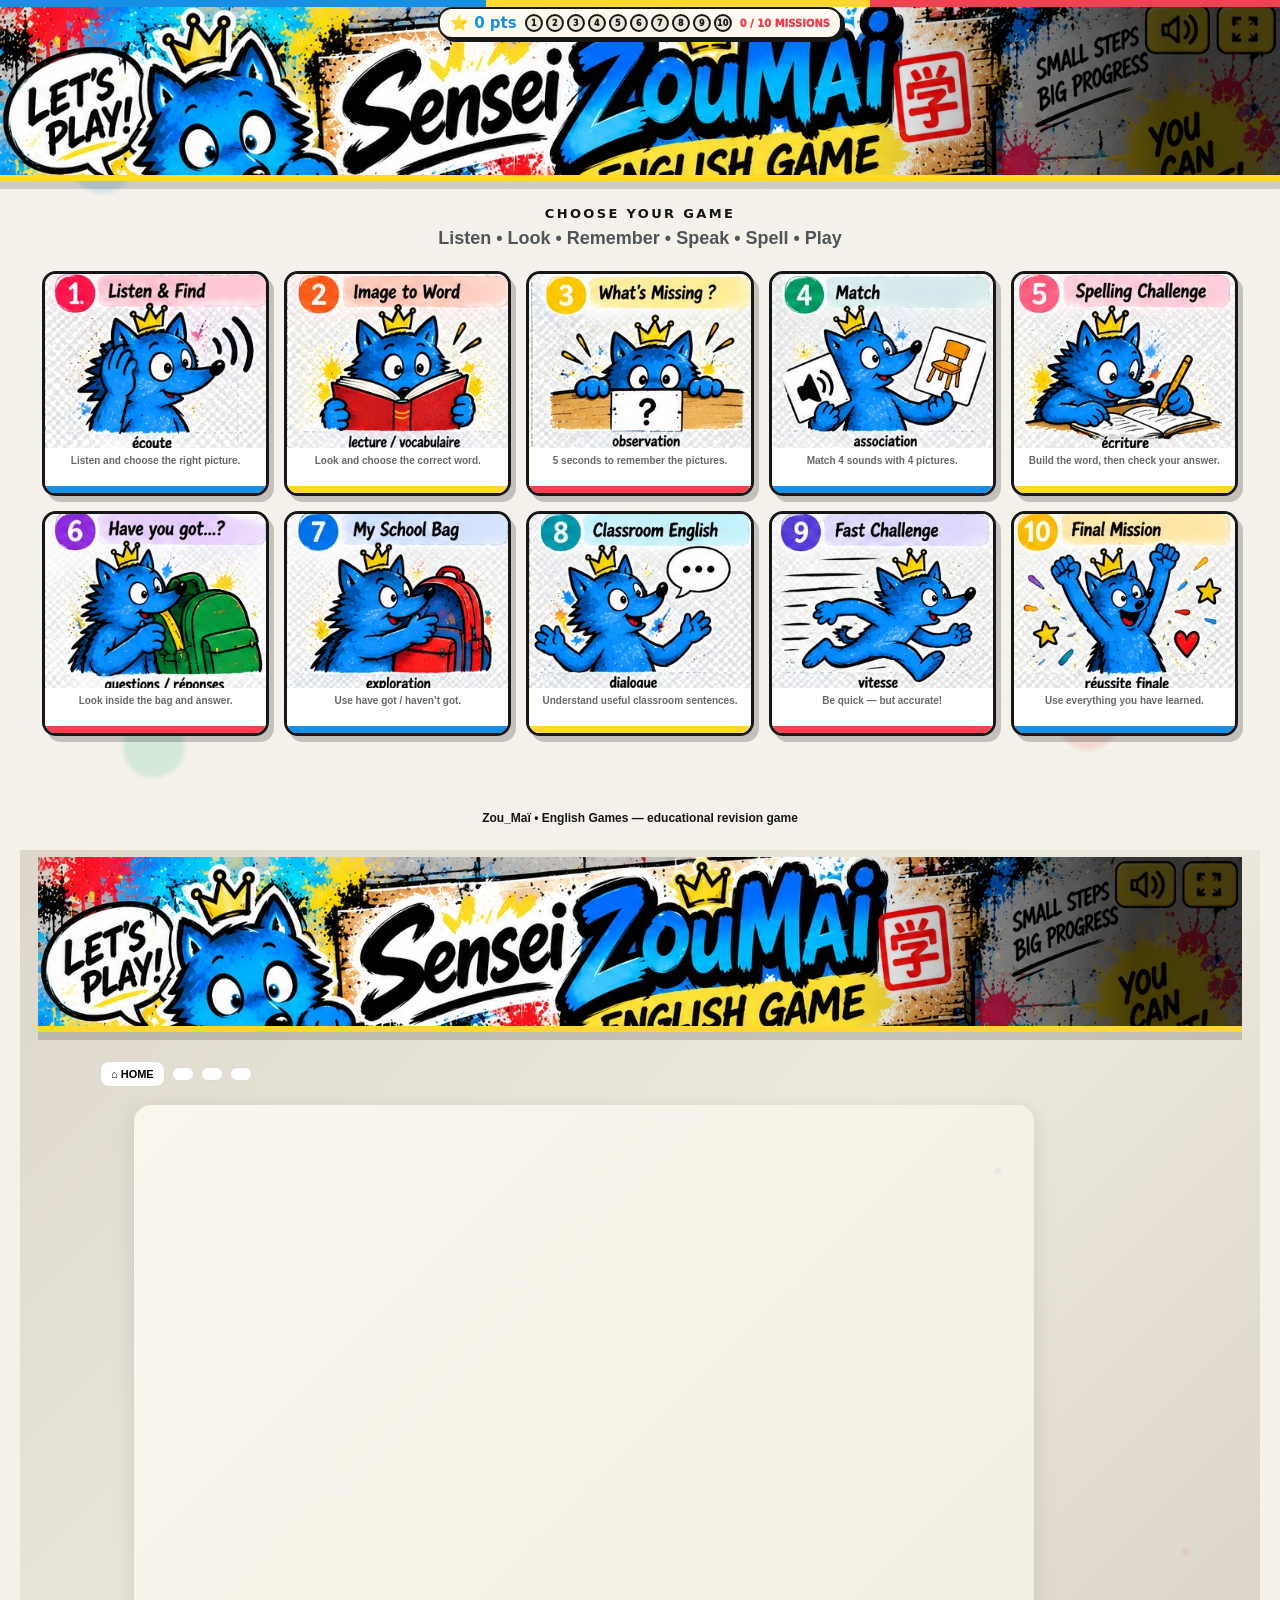
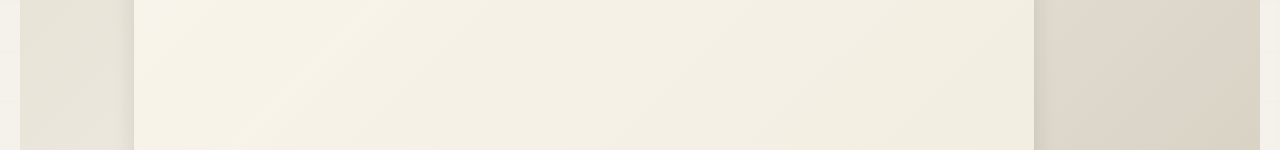
==== lessons/back-to-school/index.html @ 6db922dd "Add files via upload" ====
<!doctype html>
<html lang="en">
<head>
<meta charset="utf-8"><meta name="viewport" content="width=device-width,initial-scale=1">
<!-- VISUAL SOURCE: LAST ENGLISH-GAMES SHEET ONLY -->
<title>Sensei Zou_Maï — Back to School ULTIMATE</title>
<style>
:root{--ink:#111;--blue:#168cff;--red:#ff3b4f;--yellow:#ffd928;--green:#31cf7b;--purple:#8a5cff;--paper:#fffdf6}
*{box-sizing:border-box}body{margin:0;font-family:"Trebuchet MS",Arial,sans-serif;color:var(--ink);background-color:#f8f7ef;background-image:radial-gradient(#1112 1px,transparent 1px);background-size:13px 13px}
button{font:inherit}.hidden{display:none!important}
.splash{position:fixed;inset:0;pointer-events:none;opacity:.15;background:radial-gradient(circle at 8% 18%,var(--blue) 0 2%,transparent 2.5%),radial-gradient(circle at 92% 13%,var(--yellow) 0 2%,transparent 2.5%),radial-gradient(circle at 85% 80%,var(--red) 0 2%,transparent 2.5%),radial-gradient(circle at 12% 83%,var(--green) 0 2%,transparent 2.5%)}
.hero{position:relative;overflow:hidden;padding:22px 18px;border-bottom:6px solid #111;background:var(--paper)}
.hero:before{content:"";position:absolute;left:0;right:0;top:20px;height:95px;background:#111;transform:rotate(-1deg);z-index:0}
.heroInner{position:relative;z-index:1;max-width:1150px;margin:auto;display:flex;align-items:center;gap:18px}
.logoWolf{width:125px;height:125px;object-fit:cover;border:5px solid #111;transform:rotate(-3deg);box-shadow:7px 7px 0 var(--yellow)}
.title{flex:1;color:white}.title h1{margin:0;font-size:clamp(38px,7vw,74px);line-height:.95;font-weight:1000;letter-spacing:-2px}.title p{margin:8px 0 0;font-size:18px;font-weight:900;color:var(--yellow)}
.signature{font-family:cursive;font-weight:1000;font-size:20px;transform:rotate(-4deg);background:white;color:#111;border:3px solid #111;padding:8px 13px;box-shadow:5px 5px 0 var(--red)}
.wrap{position:relative;max-width:1180px;margin:auto;padding:20px}.menuIntro{text-align:center;font-weight:1000;font-size:20px;margin:5px 0 18px}
.grid{display:grid;grid-template-columns:repeat(auto-fit,minmax(205px,1fr));gap:16px}
.stage{position:relative;overflow:hidden;border:4px solid #111;border-radius:13px;background:white;padding:0;text-align:left;cursor:pointer;box-shadow:7px 7px 0 #111;transition:.15s}.stage:hover{transform:translate(-2px,-2px);box-shadow:10px 10px 0 #111}.stage img{width:100%;height:118px;object-fit:cover;object-position:center 28%;border-bottom:4px solid #111}.stageText{padding:12px}.stage b{display:block;font-size:20px}.stage span{font-size:14px;font-weight:700}.num{position:absolute;top:8px;left:8px;width:42px;height:42px;border-radius:50%;display:grid;place-items:center;background:var(--yellow);border:3px solid #111;font-size:22px;font-weight:1000;z-index:2}
.stage:nth-child(4n+1) .stageText{background:#ffecf0}.stage:nth-child(4n+2) .stageText{background:#fff6bd}.stage:nth-child(4n+3) .stageText{background:#dcfff0}.stage:nth-child(4n) .stageText{background:#eee5ff}
.top{display:flex;gap:9px;flex-wrap:wrap;align-items:center;margin-bottom:14px}.pill{border:3px solid #111;background:white;padding:8px 13px;font-weight:1000;box-shadow:3px 3px 0 #111}.home{cursor:pointer;background:var(--yellow)}
.gameCard{position:relative;min-height:540px;background:var(--paper);border:5px solid #111;border-radius:16px;padding:24px;text-align:center;box-shadow:10px 10px 0 #111;overflow:hidden}.gameWolf{position:absolute;right:14px;top:12px;width:145px;height:145px;object-fit:cover;border:4px solid #111;transform:rotate(3deg);box-shadow:5px 5px 0 var(--yellow);z-index:0}.gameContent{position:relative;z-index:1;padding-top:15px}.prompt{font-size:clamp(26px,4vw,42px);font-weight:1000;margin:8px}.sub{font-size:18px;font-weight:800;margin:7px}
.audioBtn{width:88px;height:88px;border:4px solid #111;border-radius:18px;background:var(--blue);cursor:pointer;box-shadow:6px 6px 0 #111;display:inline-grid;place-items:center;margin:12px;transition:.12s}.audioBtn:hover{transform:translate(-2px,-2px);box-shadow:8px 8px 0 #111}.audioBtn:active{transform:translate(4px,4px);box-shadow:2px 2px 0 #111}.audioBtn svg{width:45px;height:45px;fill:white}.listenAgain{border:3px solid #111;background:white;padding:8px 13px;font-weight:1000;cursor:pointer;box-shadow:3px 3px 0 #111}
.choices{display:grid;grid-template-columns:repeat(auto-fit,minmax(165px,1fr));gap:14px;max-width:880px;margin:20px auto}.choice{border:4px solid #111;border-radius:12px;background:white;padding:12px;min-height:72px;font-weight:1000;font-size:19px;cursor:pointer;box-shadow:4px 4px 0 #111}.choice:hover{background:#fff7b5}.choice.correct{background:#bff5d9}.choice.wrong{background:#ffd3da}.pic{height:180px;max-width:100%;object-fit:contain}.choice .pic{height:120px}
.feedback{max-width:650px;margin:15px auto;padding:12px;border:4px solid #111;font-size:21px;font-weight:1000;box-shadow:4px 4px 0 #111}.good{background:#bff5d9}.bad{background:#ffd3da}
.memoryGrid{display:grid;grid-template-columns:repeat(5,minmax(80px,1fr));gap:10px;max-width:760px;margin:20px auto}.memorySlot{height:120px;border:4px solid #111;background:white;border-radius:10px;display:grid;place-items:center}.memorySlot img{max-width:95%;max-height:100px;object-fit:contain}.memorySlot.gone{background:#fff2a8;font-size:50px}
.count{font-size:58px;font-weight:1000;color:var(--red);text-shadow:3px 3px 0 #1110}.bar{height:13px;max-width:520px;margin:10px auto;background:#ddd;border:3px solid #111}.bar div{height:100%;background:var(--yellow);animation:shrink 5s linear forwards}@keyframes shrink{from{width:100%}to{width:0}}
.matchBoard{display:grid;grid-template-columns:1fr 1fr;gap:18px;max-width:820px;margin:20px auto}.matchCol{display:grid;gap:10px}.matchCard{min-height:100px;border:4px solid #111;background:white;border-radius:12px;cursor:pointer;display:grid;place-items:center;box-shadow:4px 4px 0 #111}.matchCard.selected{background:#fff2a8}.matchCard.done{background:#bff5d9;opacity:.5}.matchCard img{height:90px;max-width:100%;object-fit:contain}
.line{min-height:65px;border:4px dashed #111;background:white;padding:12px;font-size:26px;font-weight:1000;max-width:650px;margin:12px auto}.tokenbox{display:flex;gap:8px;flex-wrap:wrap;justify-content:center;margin:15px}.token{border:3px solid #111;background:#e7f2ff;padding:10px 13px;font-size:20px;font-weight:1000;cursor:pointer;box-shadow:3px 3px 0 #111}.correctBox{max-width:620px;margin:14px auto;text-align:left;border:4px solid #111;padding:13px;background:#fff}.correctBox b{display:inline-block;min-width:145px}.actionBtn{border:4px solid #111;background:var(--yellow);padding:11px 22px;font-weight:1000;font-size:18px;cursor:pointer;box-shadow:5px 5px 0 #111;margin:8px}.bag{position:relative;width:min(570px,95%);min-height:270px;margin:15px auto;border:5px solid #111;border-radius:35px 35px 80px 80px;background:#3d8cff;padding:55px 20px 25px;box-shadow:8px 8px 0 #111}.bag:before{content:"SCHOOL BAG";position:absolute;top:14px;left:50%;transform:translateX(-50%);background:var(--yellow);border:3px solid #111;padding:5px 13px;font-weight:1000}.bagItems{display:flex;flex-wrap:wrap;gap:10px;justify-content:center}.bagItems img{height:95px;max-width:105px;object-fit:contain;background:white;border:3px solid #111;border-radius:8px;padding:4px}
.timer{font-size:70px;font-weight:1000;color:var(--red)}.missionStep{font-size:17px;font-weight:1000;background:var(--yellow);border:3px solid #111;display:inline-block;padding:6px 12px;margin:5px}.stars{font-size:30px;line-height:1.7}.perfect{font-size:50px;font-weight:1000}.footer{text-align:center;font-size:12px;font-weight:700;padding:25px}
@media(max-width:650px){.logoWolf{width:80px;height:80px}.signature{display:none}.heroInner{gap:10px}.gameWolf{width:72px;height:72px}.gameCard{padding:13px}.memoryGrid{grid-template-columns:repeat(3,1fr)}.matchBoard{grid-template-columns:1fr}.choices{grid-template-columns:1fr 1fr}.pic{height:145px}}

.flashStrip{margin:24px auto 5px;max-width:1120px;border:5px solid #111;background:#fff;padding:12px;box-shadow:8px 8px 0 #111}
.flashStrip h2{margin:0 0 10px;font-size:22px}.flashRow{display:grid;grid-template-columns:repeat(10,1fr);gap:7px}
.miniFlash{border:3px solid #111;background:#fffdf6;padding:5px;text-align:center;font-weight:900;font-size:11px}
.miniFlash img{width:100%;height:62px;object-fit:contain}
@media(max-width:800px){.flashRow{grid-template-columns:repeat(5,1fr)}}@media(max-width:480px){.flashRow{grid-template-columns:repeat(2,1fr)}}

.logoWolf{width:72px!important;height:72px!important;object-fit:cover!important;border:2px solid #111!important;border-radius:10px!important;box-shadow:3px 3px 0 var(--yellow)!important;transform:none!important}
.activityArt{position:absolute;right:14px;bottom:14px;width:180px;height:180px;object-fit:cover;object-position:center;border:3px solid #111;border-radius:16px;box-shadow:5px 5px 0 rgba(0,0,0,.14);z-index:0}
.gameContent{padding-right:175px!important}
@media(max-width:700px){.activityArt{width:105px;height:105px;opacity:.22;right:5px;bottom:5px}.gameContent{padding-right:0!important}.logoWolf{width:55px!important;height:55px!important}}

.mediaCheck{max-width:1120px;margin:20px auto;background:#fff;border:3px solid #111;border-radius:12px;padding:10px}
.mediaCheck summary{cursor:pointer;font-weight:900}.mediaCheckGrid{display:grid;grid-template-columns:repeat(10,1fr);gap:6px;margin-top:10px}
.mediaCheckGrid div{font-size:10px;font-weight:800;text-align:center}.mediaCheckGrid img{width:100%;height:58px;object-fit:contain}
@media(max-width:700px){.mediaCheckGrid{grid-template-columns:repeat(5,1fr)}}

/* === SENSEI ZOU_MAÏ V5 — calibrated game interface === */
:root{--paper:#fffefa;--ink:#101114;--blue:#158ee8;--yellow:#ffd32a;--red:#ef3c4f;--green:#25b56b}
body{background:#f2f1eb;background-image:linear-gradient(90deg,rgba(21,142,232,.035) 1px,transparent 1px),linear-gradient(rgba(21,142,232,.035) 1px,transparent 1px);background-size:22px 22px}
.hero{background:#fff;border-bottom:4px solid var(--ink);padding:12px 18px}
.hero:before{height:70px;top:16px;transform:rotate(-.35deg)}
.heroInner{max-width:1220px}
.logoWolf{width:128px!important;height:62px!important;object-fit:cover!important;object-position:center!important;border:0!important;border-radius:0!important;box-shadow:none!important;transform:none!important}
.title h1{font-size:clamp(34px,5vw,58px);letter-spacing:-1px}
.title p{font-size:15px}
.signature{display:none}
.wrap{max-width:1220px;padding:18px}
.grid{grid-template-columns:repeat(5,minmax(170px,1fr));gap:14px}
.stage{border:3px solid var(--ink);border-radius:14px;box-shadow:5px 5px 0 var(--ink);background:#fff}
.stage:hover{transform:translateY(-3px);box-shadow:5px 8px 0 var(--ink)}
.stage img{height:148px!important;object-fit:cover!important;object-position:center 48%!important;padding:0!important;background:#fff!important;border-bottom:3px solid var(--ink)!important}
.stageText{min-height:78px;padding:10px 11px!important}
.stage b{font-size:18px}.stage span{font-size:12px;line-height:1.25;display:block;margin-top:3px}
.num{width:38px;height:38px;font-size:19px;border:3px solid var(--ink)}
.gameCard{min-height:600px;background:#fff;border:4px solid var(--ink);border-radius:18px;box-shadow:8px 8px 0 var(--ink);padding:22px 215px 22px 22px;overflow:hidden}
.gameCard:before{content:"";position:absolute;right:-35px;bottom:-45px;width:275px;height:275px;background:radial-gradient(circle,var(--yellow) 0 3px,transparent 4px);background-size:18px 18px;opacity:.18;transform:rotate(12deg)}
.gameContent{padding:0!important;max-width:900px;margin:0 auto}
.activityArt{position:absolute!important;right:15px!important;bottom:15px!important;width:185px!important;height:215px!important;object-fit:cover!important;object-position:center 48%!important;border:3px solid var(--ink)!important;border-radius:16px!important;box-shadow:5px 5px 0 var(--yellow)!important;background:#fff;z-index:1!important}
.prompt{font-size:clamp(28px,4vw,44px);margin:8px 0 4px}
.sub{font-size:16px;color:#343434;margin-bottom:12px}
.choices{gap:12px;margin:16px auto}.choice{border:3px solid var(--ink);border-radius:12px;box-shadow:3px 3px 0 var(--ink);font-size:18px;min-height:70px}
.choice:hover{transform:translateY(-2px)}
.choice .pic{height:128px}.pic{height:190px}
.audioBtn{width:78px;height:78px;border:3px solid var(--ink);border-radius:50%;box-shadow:4px 4px 0 var(--ink);margin:9px}
.listenAgain{border:2px solid var(--ink);border-radius:8px;box-shadow:2px 2px 0 var(--ink)}
.bag{width:min(540px,96%);min-height:250px;border:4px solid var(--ink);box-shadow:6px 6px 0 var(--ink)}
.bagItems img{height:92px;border:2px solid var(--ink)}
.top{margin-bottom:12px}.pill{border:2px solid var(--ink);box-shadow:2px 2px 0 var(--ink);border-radius:8px}
.flashStrip,.mediaCheck{display:none!important}
.feedback{border:3px solid var(--ink);border-radius:10px;box-shadow:3px 3px 0 var(--ink)}
@media(max-width:1000px){.grid{grid-template-columns:repeat(2,1fr)}.gameCard{padding-right:165px}.activityArt{width:140px!important;height:170px!important}}
@media(max-width:650px){.grid{grid-template-columns:1fr 1fr}.stage img{height:115px!important}.gameCard{padding:14px!important}.activityArt{width:92px!important;height:105px!important;opacity:.18;right:6px!important;bottom:6px!important;box-shadow:none!important}.logoWolf{width:95px!important;height:48px!important}.choices{grid-template-columns:1fr 1fr}}

/* V6 FINAL — only the latest dedicated English-games illustration sheet */
.logoWolf{width:112px!important;height:54px!important;object-fit:cover!important;border:0!important;box-shadow:none!important;border-radius:0!important}
.grid{grid-template-columns:repeat(5,minmax(180px,1fr))!important;gap:16px!important}
.stage img{height:158px!important;object-fit:cover!important;object-position:center 52%!important;padding:0!important}
.gameCard{display:grid!important;grid-template-columns:minmax(0,1fr) 215px!important;gap:18px!important;padding:22px!important;min-height:610px!important}
.gameContent{grid-column:1!important;padding:0!important;max-width:none!important}
.activityArt{grid-column:2!important;position:relative!important;right:auto!important;bottom:auto!important;top:auto!important;width:215px!important;height:250px!important;object-fit:cover!important;object-position:center 52%!important;border:3px solid #111!important;border-radius:16px!important;box-shadow:6px 6px 0 var(--yellow)!important;margin-top:28px!important;opacity:1!important}
.flashStrip,.mediaCheck{display:none!important}
@media(max-width:950px){.grid{grid-template-columns:repeat(2,1fr)!important}.gameCard{grid-template-columns:minmax(0,1fr) 145px!important}.activityArt{width:145px!important;height:175px!important}}
@media(max-width:650px){.gameCard{display:block!important;padding:13px!important}.activityArt{position:absolute!important;width:90px!important;height:105px!important;right:7px!important;bottom:7px!important;opacity:.13!important;box-shadow:none!important}.logoWolf{width:88px!important;height:42px!important}}

/* V8 — rewards only. Game illustrations/layout remain V6. */
.rewardPopV8{position:fixed;inset:0;display:none;align-items:center;justify-content:center;
 z-index:9999;background:rgba(255,255,255,.48);backdrop-filter:blur(2px);pointer-events:none}
.rewardPopV8.show{display:flex;animation:v8fade .16s ease-out}
.rewardCardV8{width:min(390px,82vw);height:min(330px,58vh);background:#fff;border:4px solid #111;
 border-radius:20px;box-shadow:8px 8px 0 #111;padding:8px;animation:v8pop .26s cubic-bezier(.2,1.35,.4,1)}
.rewardCardV8 img{width:100%;height:100%;display:block;object-fit:contain;object-position:center;
 border-radius:13px;background:#fff}
@keyframes v8pop{from{transform:scale(.72) rotate(-2deg);opacity:0}to{transform:scale(1);opacity:1}}
@keyframes v8fade{from{opacity:0}to{opacity:1}}

/* === V9 CLEAN FIX === */
/* Activity illustration: smaller, lower, centred in its side rail */
.gameCard{
  grid-template-columns:minmax(0,1fr) 175px!important;
  column-gap:22px!important;
}
.activityArt{
  width:165px!important;
  height:190px!important;
  margin-top:125px!important;
  margin-right:8px!important;
  align-self:start!important;
  justify-self:center!important;
  object-fit:contain!important;
  object-position:center!important;
  background:#fff!important;
  image-rendering:auto!important;
  border:3px solid #111!important;
  box-shadow:5px 5px 0 var(--yellow)!important;
}
/* Menu artwork: never enlarge beyond its source feel */
.stage img{
  height:132px!important;
  object-fit:contain!important;
  object-position:center!important;
  background:#fff!important;
  image-rendering:auto!important;
}
/* Strong, visible textual feedback under the task */
.feedback{
  display:block!important;
  min-height:48px!important;
  margin:14px auto 4px!important;
  padding:10px 16px!important;
  font-size:20px!important;
  font-weight:1000!important;
  text-align:center!important;
  border:3px solid #111!important;
  border-radius:12px!important;
  box-shadow:3px 3px 0 #111!important;
}
.feedback.hidden{visibility:hidden!important;display:block!important}
.feedback.good{visibility:visible!important;background:#dff8e9!important;color:#0b6738!important}
.feedback.bad{visibility:visible!important;background:#ffe2e6!important;color:#9b1730!important}
/* Reward: no crop, no enlargement beyond a sensible size */
.rewardPopV8{background:rgba(255,255,255,.68)!important;backdrop-filter:blur(2px)!important}
.rewardCardV8{
  width:min(330px,78vw)!important;
  height:min(275px,50vh)!important;
  padding:10px!important;
}
.rewardCardV8 img{
  object-fit:contain!important;
  object-position:center!important;
  image-rendering:auto!important;
  background:#fff!important;
}
@media(max-width:950px){
 .gameCard{grid-template-columns:minmax(0,1fr) 125px!important}
 .activityArt{width:118px!important;height:145px!important;margin-top:135px!important}
}
@media(max-width:650px){
 .gameCard{display:block!important}
 .activityArt{
   position:relative!important;
   float:right!important;
   width:92px!important;height:108px!important;
   margin:8px 0 8px 10px!important;
   right:auto!important;bottom:auto!important;
   opacity:1!important;box-shadow:3px 3px 0 var(--yellow)!important;
 }
 .stage img{height:108px!important}
}

/* ==========================================================
   SENSEI ZOU_MAÏ — ULTIMATE V10
   Full interface redesign; game engine and flashcards unchanged
   ========================================================== */
:root{
 --v10-paper:#fbfaf5;--v10-card:#fff;--v10-ink:#151515;
 --v10-blue:#168fe5;--v10-yellow:#ffd72e;--v10-red:#ef4353;
 --v10-soft:#eef5f8;--v10-muted:#6d7479;
}
*{box-sizing:border-box}
body{
 margin:0!important;color:var(--v10-ink)!important;
 background:
  radial-gradient(circle at 9% 12%,rgba(255,215,46,.16) 0 110px,transparent 112px),
  radial-gradient(circle at 95% 78%,rgba(22,143,229,.10) 0 150px,transparent 152px),
  linear-gradient(180deg,#fff 0,#f7f5ed 100%)!important;
 background-attachment:fixed!important;
}
body:before{content:"";position:fixed;left:0;right:0;top:0;height:7px;background:linear-gradient(90deg,var(--v10-blue) 0 38%,var(--v10-yellow) 38% 68%,var(--v10-red) 68%);z-index:10000}

/* HEADER — compact identity bar */
.hero{
 padding:14px 22px!important;background:rgba(255,255,255,.94)!important;
 border:0!important;border-bottom:1px solid #ddd!important;box-shadow:0 3px 18px rgba(0,0,0,.06)!important;
 position:sticky!important;top:0!important;z-index:100!important;
}
.hero:before{display:none!important}
.heroInner{max-width:1240px!important;margin:auto!important;display:grid!important;grid-template-columns:96px 1fr auto!important;gap:18px!important;align-items:center!important}
.logoWolf{width:92px!important;height:46px!important;object-fit:contain!important;border:0!important;box-shadow:none!important;background:transparent!important}
.title{text-align:left!important}
.title h1{margin:0!important;font-size:clamp(28px,3.7vw,47px)!important;line-height:.95!important;letter-spacing:-1.4px!important}
.title h1 span{color:var(--v10-blue)!important}
.title p{margin:6px 0 0!important;color:var(--v10-muted)!important;font-size:13px!important;font-weight:800!important;letter-spacing:.08em!important;text-transform:uppercase!important}
.signature{display:block!important;background:var(--v10-yellow)!important;border:2px solid var(--v10-ink)!important;border-radius:999px!important;padding:7px 12px!important;box-shadow:2px 2px 0 var(--v10-ink)!important;font-size:12px!important;font-weight:1000!important;white-space:nowrap!important}

/* HOME */
.wrap{max-width:1240px!important;margin:auto!important;padding:32px 22px 50px!important}
.menuIntro{
 max-width:760px!important;margin:0 auto 28px!important;padding:0!important;border:0!important;box-shadow:none!important;
 background:transparent!important;text-align:center!important;font-size:18px!important;color:#4f5559!important;font-weight:800!important
}
.menuIntro:before{content:"CHOOSE YOUR GAME";display:block;color:var(--v10-ink);font-size:13px;letter-spacing:.18em;margin-bottom:7px}
.grid{display:grid!important;grid-template-columns:repeat(5,1fr)!important;gap:17px!important}
.stage{
 position:relative!important;min-width:0!important;overflow:hidden!important;text-align:left!important;
 border:1px solid #d8d8d4!important;border-radius:20px!important;background:rgba(255,255,255,.96)!important;
 box-shadow:0 8px 24px rgba(0,0,0,.07)!important;transform:none!important;transition:.18s ease!important;
 padding:0!important
}
.stage:hover{transform:translateY(-5px)!important;box-shadow:0 14px 30px rgba(0,0,0,.13)!important;border-color:#bbb!important}
.stage:nth-child(3n+1){--accent:var(--v10-blue)}.stage:nth-child(3n+2){--accent:var(--v10-yellow)}.stage:nth-child(3n){--accent:var(--v10-red)}
.stage:after{content:"";position:absolute;left:0;bottom:0;width:100%;height:5px;background:var(--accent)}
.stage img{
 display:block!important;width:100%!important;height:122px!important;object-fit:contain!important;object-position:center!important;
 padding:10px 18px 0!important;background:linear-gradient(180deg,#fff,#faf9f4)!important;border:0!important
}
.stageText{padding:13px 14px 17px!important;min-height:91px!important}
.stage b{display:block!important;font-size:17px!important;line-height:1.05!important}
.stage span:not(.num){display:block!important;font-size:11px!important;line-height:1.25!important;color:#70767a!important;margin-top:5px!important;font-weight:750!important}
.num{
 position:absolute!important;top:9px!important;left:9px!important;width:31px!important;height:31px!important;
 display:grid!important;place-items:center!important;background:var(--accent)!important;border:2px solid var(--v10-ink)!important;
 border-radius:50%!important;box-shadow:2px 2px 0 var(--v10-ink)!important;font-size:14px!important;z-index:3!important
}
.flashStrip,.mediaCheck{display:none!important}

/* GAME SHELL */
#gameScreen{max-width:1240px!important;margin:auto!important;padding:24px 22px 50px!important}
.top{display:flex!important;align-items:center!important;gap:10px!important;margin:0 0 14px!important}
.pill{
 background:#fff!important;border:1px solid #d9d9d5!important;border-radius:999px!important;box-shadow:none!important;
 padding:8px 13px!important;font-size:12px!important;font-weight:900!important
}
.homeBtn{background:var(--v10-ink)!important;color:#fff!important;border-radius:999px!important;border:0!important;box-shadow:none!important;padding:9px 15px!important}
.gameCard{
 position:relative!important;display:block!important;min-height:590px!important;padding:42px 180px 38px 38px!important;
 background:rgba(255,255,255,.98)!important;border:1px solid #deded9!important;border-radius:28px!important;
 box-shadow:0 18px 50px rgba(0,0,0,.09)!important;overflow:hidden!important
}
.gameCard:before{
 content:""!important;display:block!important;position:absolute!important;left:0!important;top:0!important;width:100%!important;height:8px!important;
 background:linear-gradient(90deg,var(--v10-blue) 0 42%,var(--v10-yellow) 42% 72%,var(--v10-red) 72%)!important;opacity:1!important
}
.gameCard:after{content:"";position:absolute;right:-95px;bottom:-105px;width:250px;height:250px;border:35px solid rgba(22,143,229,.055);border-radius:50%}
.gameContent{position:relative!important;z-index:2!important;max-width:900px!important;margin:0 auto!important;padding:0!important}
.prompt{font-size:clamp(30px,4vw,46px)!important;line-height:1.02!important;margin:10px 0 6px!important;letter-spacing:-1px!important}
.sub{font-size:15px!important;color:var(--v10-muted)!important;margin:0 0 20px!important;font-weight:750!important}

/* The wolf accompanies the game — no card, no frame */
.activityArt{
 position:absolute!important;right:20px!important;bottom:22px!important;top:auto!important;
 width:145px!important;height:175px!important;object-fit:contain!important;object-position:center bottom!important;
 margin:0!important;padding:0!important;border:0!important;border-radius:0!important;box-shadow:none!important;
 background:transparent!important;opacity:.96!important;z-index:1!important;mix-blend-mode:multiply!important
}

/* PEDAGOGICAL CONTENT dominates */
.choices{gap:12px!important;margin:18px auto!important}
.choice{
 min-height:72px!important;background:#fff!important;border:2px solid #202020!important;border-radius:15px!important;
 box-shadow:0 4px 0 #202020!important;font-size:17px!important;transition:.12s!important
}
.choice:hover{transform:translateY(-2px)!important;box-shadow:0 6px 0 #202020!important;background:#fffef8!important}
.choice .pic{height:145px!important;object-fit:contain!important}
.pic{height:210px!important;object-fit:contain!important}
.audioBtn{
 width:76px!important;height:76px!important;border:0!important;border-radius:50%!important;background:var(--v10-blue)!important;
 box-shadow:0 7px 18px rgba(22,143,229,.28)!important
}
.listenAgain{border:1px solid #ccc!important;border-radius:999px!important;box-shadow:none!important;background:#fff!important;padding:8px 13px!important}
.bag{background:#fbfaf4!important;border:2px dashed #333!important;border-radius:24px!important;box-shadow:none!important}
.bagItems img{background:#fff!important;border:1px solid #ddd!important;border-radius:12px!important;box-shadow:0 3px 10px rgba(0,0,0,.06)!important}

/* FEEDBACK — clean strip, always legible */
.feedback{
 max-width:640px!important;min-height:50px!important;margin:18px auto 0!important;padding:12px 18px!important;
 border:0!important;border-radius:14px!important;box-shadow:none!important;font-size:18px!important;font-weight:1000!important
}
.feedback.good{background:#e5f8ed!important;color:#11613b!important}
.feedback.bad{background:#ffe8eb!important;color:#9a2136!important}
.feedback.hidden{visibility:hidden!important;display:block!important}

/* SUCCESS POPUP — small wolf + big typography, never enlarge image */
.rewardPopV8{
 background:rgba(250,249,244,.78)!important;backdrop-filter:blur(7px)!important;pointer-events:none!important
}
.rewardCardV8{
 width:min(520px,88vw)!important;height:auto!important;min-height:190px!important;display:flex!important;align-items:center!important;
 justify-content:center!important;gap:16px!important;padding:18px 24px!important;background:#fff!important;border:2px solid var(--v10-ink)!important;
 border-radius:24px!important;box-shadow:8px 8px 0 var(--v10-yellow)!important
}
.rewardCardV8 img{
 flex:0 0 145px!important;width:145px!important;height:145px!important;object-fit:contain!important;object-position:center!important;
 background:#fff!important;border-radius:16px!important
}
.rewardWordsV10{text-align:left!important;line-height:1!important}
.rewardWordsV10 strong{display:block!important;font-size:clamp(34px,7vw,62px)!important;letter-spacing:-2px!important;color:var(--v10-blue)!important;-webkit-text-stroke:1px var(--v10-ink)}
.rewardWordsV10 span{display:block!important;margin-top:9px!important;font-size:12px!important;font-weight:900!important;letter-spacing:.12em!important;text-transform:uppercase!important;color:#666!important}

/* responsive */
@media(max-width:1050px){.grid{grid-template-columns:repeat(2,1fr)!important}.gameCard{padding-right:145px!important}.activityArt{width:120px!important;height:145px!important}}
@media(max-width:650px){
 .hero{position:relative!important}.heroInner{grid-template-columns:70px 1fr!important}.signature{display:none!important}
 .logoWolf{width:68px!important;height:38px!important}.title h1{font-size:27px!important}.title p{font-size:10px!important}
 .wrap,#gameScreen{padding:18px 12px 35px!important}.grid{gap:10px!important}.stage img{height:98px!important}.stageText{min-height:78px!important}
 .gameCard{padding:27px 14px 120px!important;border-radius:20px!important;min-height:560px!important}
 .activityArt{width:100px!important;height:115px!important;right:10px!important;bottom:8px!important;opacity:.75!important}
 .choices{grid-template-columns:1fr 1fr!important}.rewardCardV8{gap:8px!important;padding:13px!important}.rewardCardV8 img{width:105px!important;height:105px!important;flex-basis:105px!important}
}

/* V10.1 — School bag becomes a strong visual object */
.bag{
 position:relative!important;
 max-width:760px!important;
 min-height:330px!important;
 margin:24px auto!important;
 padding:82px 30px 34px!important;
 background:linear-gradient(145deg,#2d9bed 0%,#137dcc 72%,#0968b0 100%)!important;
 border:5px solid #151515!important;
 border-radius:54px 54px 34px 34px!important;
 box-shadow:0 14px 0 rgba(0,0,0,.14),inset 0 0 0 4px rgba(255,255,255,.15)!important;
 overflow:visible!important;
}
/* top handle */
.bag:before{
 content:""!important;
 position:absolute!important;left:50%!important;top:-45px!important;
 width:150px!important;height:75px!important;transform:translateX(-50%)!important;
 border:15px solid #151515!important;border-bottom:0!important;
 border-radius:55px 55px 0 0!important;background:transparent!important;
}
/* front pocket */
.bag:after{
 content:"SCHOOL BAG"!important;
 position:absolute!important;left:50%!important;bottom:18px!important;
 transform:translateX(-50%)!important;width:52%!important;height:68px!important;
 display:flex!important;align-items:flex-end!important;justify-content:center!important;
 padding-bottom:10px!important;
 background:#ffd72e!important;border:4px solid #151515!important;
 border-radius:14px 14px 28px 28px!important;
 font-size:12px!important;font-weight:1000!important;letter-spacing:.16em!important;
 color:#151515!important;z-index:0!important;
}
.bagItems{
 position:relative!important;z-index:2!important;
 display:grid!important;grid-template-columns:repeat(4,1fr)!important;
 gap:14px!important;align-items:center!important;
}
.bagItems img{
 width:100%!important;height:118px!important;object-fit:contain!important;
 padding:8px!important;background:#fff!important;
 border:3px solid #151515!important;border-radius:15px!important;
 box-shadow:4px 4px 0 rgba(0,0,0,.28)!important;
}
/* shoulder straps hint */
.bag .empty,.bag .bagEmpty{position:relative!important;z-index:2!important;color:#fff!important;font-weight:900!important}
@media(max-width:650px){
 .bag{min-height:300px!important;padding:65px 18px 30px!important;border-radius:38px 38px 26px 26px!important}
 .bag:before{width:110px!important;height:58px!important;top:-35px!important;border-width:12px!important}
 .bagItems{grid-template-columns:repeat(3,1fr)!important;gap:9px!important}
 .bagItems img{height:90px!important}
 .bag:after{width:62%!important;height:55px!important;font-size:9px!important}
}

/* =========================
   V11 — NEW APPROVED BOARD
   ========================= */

/* Home background: graffiti wall feeling, CSS only */
body{
 background:
  linear-gradient(rgba(245,243,235,.91),rgba(245,243,235,.91)),
  repeating-linear-gradient(0deg,transparent 0 47px,rgba(0,0,0,.07) 48px 50px),
  repeating-linear-gradient(90deg,transparent 0 125px,rgba(0,0,0,.045) 126px 128px),
  #e7e4da!important;
}

/* Strong top banner using the newly approved artwork */
.hero{
 min-height:185px!important;
 padding:0!important;
 background:#111 var(--v11-header) left center/cover no-repeat!important;
 border:0!important;
 border-bottom:7px solid #ffd72e!important;
 box-shadow:0 8px 0 rgba(0,0,0,.16)!important;
 position:relative!important;
 overflow:hidden!important;
}
.hero:after{
 content:""!important;display:block!important;position:absolute!important;inset:0!important;
 background:linear-gradient(90deg,transparent 0 67%,rgba(0,0,0,.72) 91%)!important;
}
.heroInner{
 min-height:185px!important;max-width:1240px!important;margin:auto!important;
 position:relative!important;z-index:3!important;
 display:flex!important;justify-content:flex-end!important;align-items:flex-end!important;
 padding:0 24px 18px!important;
}
.logoWolf{display:none!important}
.title{
 margin-left:auto!important;background:rgba(0,0,0,.78)!important;
 border-left:7px solid #168fe5!important;padding:10px 15px!important;
 transform:rotate(-1deg)!important;text-align:right!important;
}
.title h1{font-family:"Arial Rounded MT Bold","Trebuchet MS",system-ui,sans-serif!important;color:#fff!important;font-size:28px!important;text-shadow:none!important}
.title h1 span{color:#ffd72e!important}
.title p{color:#fff!important;margin-top:3px!important}
.signature{display:none!important}

/* Menu */
.wrap{max-width:1240px!important;padding-top:25px!important}
.menuIntro{margin-bottom:22px!important}
.menuIntro:before{content:"CHOOSE YOUR GAME"!important;font-family:"Arial Rounded MT Bold","Trebuchet MS",system-ui,sans-serif!important}
.grid{gap:15px!important}

/* Clean cards: illustrations contain NO number and NO title */
.stage{
 background:#fff!important;border:3px solid #171717!important;border-radius:14px!important;
 box-shadow:5px 6px 0 rgba(0,0,0,.20)!important;overflow:hidden!important;
}
.stage:before{display:none!important}
.stage img{
 width:100%!important;height:155px!important;display:block!important;
 object-fit:cover!important;object-position:center!important;
 padding:0!important;margin:0!important;border:0!important;border-radius:0!important;
 background:#fff!important;filter:none!important;
}
.stageText{
 position:relative!important;min-height:86px!important;padding:13px 13px 18px!important;
 background:#fff!important;border-top:0!important;
}
.stage b{
 font-family:"Arial Rounded MT Bold","Trebuchet MS",system-ui,sans-serif!important;
 font-size:17px!important;font-weight:1000!important;letter-spacing:-.35px!important;
}
.stage span:not(.num){font-size:11px!important;color:#686868!important}
.num{
 top:8px!important;left:8px!important;width:34px!important;height:34px!important;
 background:#ffd72e!important;color:#111!important;border:3px solid #111!important;
 box-shadow:2px 2px 0 #111!important;z-index:5!important;
}

/* Alternate coloured brush-like footer line only; no duplicate top stripe */
.stage:nth-child(3n+1) .stageText{border-bottom:7px solid #168fe5!important}
.stage:nth-child(3n+2) .stageText{border-bottom:7px solid #ffd72e!important}
.stage:nth-child(3n) .stageText{border-bottom:7px solid #ef4353!important}

/* Games retain V10.1 functionality and the strong bag */
.gameCard{background:#f7f3e9!important;border:0!important}
.gameCard:before{display:none!important}

/* Use same new board illustrations inside activities; no border/card around wolf art */
.activityArt{
 object-fit:cover!important;object-position:center!important;
 border:0!important;box-shadow:none!important;background:transparent!important;
 border-radius:14px!important;
}

@media(max-width:650px){
 .hero{min-height:125px!important;background-position:20% center!important}
 .heroInner{min-height:125px!important;padding:0 10px 8px!important}
 .title{padding:6px 9px!important}.title h1{font-size:19px!important}.title p{display:none!important}
 .stage img{height:115px!important}
}

/* V11.1 — spelling self-correction */
.spellBack{
  background:#fff!important;color:#151515!important;
  border:3px solid #151515!important;box-shadow:4px 4px 0 #ffd72e!important;
  margin-top:14px!important;
}
.spellBack:hover{transform:translateY(-2px)!important;box-shadow:5px 6px 0 #168fe5!important}
.line{min-height:54px!important;letter-spacing:.18em!important}

/* GITHUB PACK — latest approved illustration board only */
.hero{
 min-height:175px!important;padding:0!important;
 background:#111 var(--pack-header) center top/cover no-repeat!important;
 border-bottom:6px solid #ffd72e!important;
}
.heroInner{min-height:175px!important}
.hero .logoWolf,.hero .title,.hero .signature{display:none!important}

.stage:before{display:none!important}
.stage img{
 width:100%!important;height:180px!important;object-fit:cover!important;object-position:center!important;
 padding:0!important;margin:0!important;border:0!important;background:#fff!important;filter:none!important;
}
.stageText{min-height:50px!important;padding:8px 11px 12px!important}
.stageText b{display:none!important} /* title is already on the illustration */
.stage span:not(.num){margin:0!important;text-align:center!important;font-size:11px!important}
.stage .num{
 display:grid!important;top:8px!important;left:8px!important;z-index:8!important;
 background:#ffd72e!important;color:#111!important;border:3px solid #111!important;
}
/* Positive reinforcement: reused wolf crops, never enlarged too far */
.rewardPopV8{
 background:rgba(247,244,235,.78)!important;backdrop-filter:blur(6px)!important;
}
.rewardCardV8{
 width:min(500px,88vw)!important;min-height:185px!important;height:auto!important;
 display:flex!important;align-items:center!important;justify-content:center!important;gap:18px!important;
 padding:18px 22px!important;background:#fff!important;border:3px solid #111!important;
 border-radius:22px!important;box-shadow:8px 8px 0 #ffd72e!important;
}
.rewardCardV8 img{
 width:170px!important;height:150px!important;flex:0 0 170px!important;
 object-fit:contain!important;object-position:center!important;background:#fff!important;border-radius:14px!important;
 image-rendering:auto!important;
}
.rewardWordsV10 strong{
 display:block!important;font:1000 clamp(34px,6vw,58px)/.95 "Arial Rounded MT Bold","Trebuchet MS",system-ui,sans-serif!important;
 color:#168fe5!important;-webkit-text-stroke:1px #111!important;
}
.rewardWordsV10 span{
 display:block!important;margin-top:9px!important;font:900 12px system-ui!important;
 letter-spacing:.12em!important;text-transform:uppercase!important;color:#555!important;
}
@media(max-width:650px){
 .hero{min-height:112px!important}
 .heroInner{min-height:112px!important}
 .stage img{height:138px!important}
 .rewardCardV8 img{width:115px!important;height:105px!important;flex-basis:115px!important}
}

/* =========================================================
   V12 — ZERO GAME NUMBERS + ONE-SCREEN GAME LAYOUT
   Same approved illustrations in menu AND inside each game
   ========================================================= */

/* absolutely no game number anywhere */
.num,.stage .num,[class*="numBadge"],[class*="numberBadge"]{display:none!important}

/* MENU: use the approved number-free cards cleanly */
.stage:before{display:none!important}
.stage img{
 width:100%!important;height:174px!important;
 object-fit:cover!important;object-position:center!important;
 padding:0!important;margin:0!important;border:0!important;
 background:#fff!important;filter:none!important;
}
.stageText{min-height:45px!important;padding:7px 10px 10px!important}
.stageText b{display:none!important} /* title already printed on approved illustration */
.stage span:not(.num){margin:0!important;text-align:center!important;font-size:10px!important}

/* DESKTOP GAME = exactly one viewport, no vertical page scrolling */
html,body{min-height:100%;margin:0}
body.game-open{overflow:hidden!important}
#gameScreen{
 height:calc(100vh - 8px)!important;
 max-height:100vh!important;
 padding:8px 18px 10px!important;
 overflow:hidden!important;
 display:flex!important;
 flex-direction:column!important;
}
#gameScreen .top{
 flex:0 0 auto!important;
 min-height:38px!important;
 margin:0 0 6px!important;
}
.gameCard{
 flex:1 1 auto!important;
 min-height:0!important;
 height:auto!important;
 max-height:calc(100vh - 58px)!important;
 padding:18px 150px 14px 24px!important;
 overflow:hidden!important;
 border-radius:22px!important;
}
.gameContent{
 height:100%!important;
 max-height:100%!important;
 overflow:hidden!important;
 display:flex!important;
 flex-direction:column!important;
 justify-content:flex-start!important;
}
.gameContent:before{margin-bottom:3px!important;padding:4px 9px!important}
.prompt{
 margin:3px 0!important;
 font-size:clamp(24px,3.1vh,37px)!important;
 line-height:1!important;
}
.sub{margin:2px 0 7px!important;font-size:12px!important}

/* same approved number-free wolf/card art in each game */
.activityArt{
 display:block!important;
 position:absolute!important;
 right:12px!important;bottom:10px!important;
 width:132px!important;height:150px!important;
 object-fit:cover!important;object-position:center!important;
 border:0!important;border-radius:14px!important;
 box-shadow:0 5px 14px rgba(0,0,0,.12)!important;
 background:#fff!important;
}

/* Compress pedagogical elements only enough to stay fully visible */
.pic{height:min(24vh,175px)!important;max-width:100%!important;object-fit:contain!important}
.choice .pic{height:min(17vh,125px)!important}
.choices{
 margin:7px auto!important;gap:8px!important;
 max-height:46vh!important;
}
.choice{
 min-height:50px!important;padding:7px!important;
 font-size:15px!important;
}
.audioBtn{width:62px!important;height:62px!important}
.listenAgain{margin:4px!important}
.feedback{
 min-height:38px!important;margin:7px auto 0!important;
 padding:8px 12px!important;font-size:15px!important;
}
.tokenbox{gap:6px!important;margin:7px auto!important}
.token{min-width:42px!important;min-height:42px!important;padding:6px!important}
.line{min-height:42px!important;margin:5px auto!important}
.actionBtn{margin-top:7px!important;padding:8px 13px!important}

/* Bag must remain obvious but fit the viewport */
.bag{
 min-height:0!important;
 height:min(42vh,300px)!important;
 margin:8px auto!important;
 padding:58px 22px 26px!important;
}
.bag:before{top:-30px!important;width:110px!important;height:55px!important;border-width:11px!important}
.bagItems{gap:7px!important}
.bagItems img{height:min(12vh,88px)!important;padding:5px!important}
.bag:after{height:48px!important;bottom:10px!important}

/* Reward stays overlayed, never changes page height */
.rewardPopV8{position:fixed!important;inset:0!important;z-index:9999!important}
.rewardCardV8{max-height:58vh!important}
.rewardCardV8 img{max-height:135px!important}

/* Menu may scroll normally; only game view is locked */
#menuScreen{overflow:visible!important}

@media(max-width:900px){
 #gameScreen{padding:6px 8px!important}
 .gameCard{padding:14px 112px 10px 14px!important}
 .activityArt{width:98px!important;height:112px!important}
 .pic{height:min(22vh,145px)!important}
}
@media(max-width:650px){
 body.game-open{overflow:auto!important}
 #gameScreen{height:auto!important;min-height:100vh!important;overflow:visible!important}
 .gameCard{max-height:none!important;min-height:calc(100vh - 55px)!important;padding:14px 10px 96px!important;overflow:visible!important}
 .gameContent{height:auto!important;overflow:visible!important}
 .activityArt{width:82px!important;height:92px!important;right:7px!important;bottom:5px!important}
 .stage img{height:140px!important}
}

/* ============================================================
   V13 — COMPACT GAME REDESIGN / CLEAN WOLF / REAL FEEDBACK
   No new generated images.
   ============================================================ */

/* Game pages: compact dark-graffiti workspace */
#gameScreen{
 height:100vh!important;max-height:100vh!important;
 padding:7px 12px 8px!important;overflow:hidden!important;
 background:
   radial-gradient(circle at 8% 85%,rgba(255,215,46,.16) 0 3px,transparent 4px),
   radial-gradient(circle at 91% 15%,rgba(22,143,229,.14) 0 3px,transparent 4px),
   linear-gradient(135deg,#ece8dd,#f7f4ec)!important;
}
#gameScreen .top{
 height:36px!important;min-height:36px!important;margin:0 0 5px!important;
 display:flex!important;align-items:center!important;gap:7px!important;
}
.pill{padding:6px 10px!important;font-size:11px!important}
.homeBtn{padding:7px 11px!important;font-size:11px!important}

/* Main exercise surface: less empty space, clearer hierarchy */
.gameCard{
 height:calc(100vh - 53px)!important;max-height:calc(100vh - 53px)!important;
 min-height:0!important;
 padding:14px 138px 12px 18px!important;
 border-radius:19px!important;border:2px solid #171717!important;
 background:
   linear-gradient(110deg,rgba(255,255,255,.96),rgba(248,244,233,.96))!important;
 box-shadow:5px 6px 0 rgba(0,0,0,.16)!important;
 overflow:hidden!important;
}
.gameCard:before{
 display:block!important;content:""!important;position:absolute!important;
 left:0!important;top:0!important;width:8px!important;height:100%!important;
 background:linear-gradient(#168fe5 0 38%,#ffd72e 38% 70%,#ef4353 70%)!important;
}
.gameCard:after{
 content:"ENGLISH GAME"!important;display:block!important;
 position:absolute!important;right:12px!important;top:10px!important;
 width:auto!important;height:auto!important;background:#151515!important;color:#fff!important;
 padding:4px 8px!important;border-radius:999px!important;opacity:1!important;
 font:900 8px system-ui!important;letter-spacing:.12em!important;
 transform:rotate(2deg)!important;
}
.gameContent{
 height:100%!important;max-height:100%!important;
 display:flex!important;flex-direction:column!important;
 justify-content:flex-start!important;overflow:hidden!important;
}
.gameContent:before{display:none!important}
.prompt{
 margin:0 0 2px!important;font-size:clamp(23px,3.3vh,34px)!important;
 line-height:1!important;font-family:"Arial Rounded MT Bold","Trebuchet MS",system-ui,sans-serif!important;
}
.sub{margin:1px 0 5px!important;font-size:11px!important;line-height:1.15!important}

/* CLEAN activity wolf/card: SAME number-free board art as menu */
.activityArt{
 position:absolute!important;right:10px!important;bottom:9px!important;
 width:116px!important;height:132px!important;
 object-fit:cover!important;object-position:center!important;
 padding:0!important;margin:0!important;
 border:2px solid #171717!important;border-radius:13px!important;
 background:#fff!important;box-shadow:4px 4px 0 #ffd72e!important;
 filter:none!important;mix-blend-mode:normal!important;opacity:1!important;
}

/* Main learning media */
.pic{height:min(22vh,155px)!important;margin:4px auto!important;object-fit:contain!important}
.choices{
 margin:5px auto!important;gap:7px!important;
 max-height:44vh!important;
}
.choice{
 min-height:46px!important;padding:6px!important;
 border:2px solid #171717!important;border-radius:12px!important;
 box-shadow:0 3px 0 rgba(0,0,0,.16)!important;font-size:14px!important;
}
.choice .pic{height:min(15vh,105px)!important;margin:2px auto!important}
.audioBtn{width:57px!important;height:57px!important;margin:3px auto!important}
.listenAgain{padding:5px 9px!important;font-size:11px!important}
.tokenbox{gap:5px!important;margin:5px auto!important}
.token{min-width:38px!important;min-height:38px!important;padding:5px!important;font-size:15px!important}
.line{min-height:38px!important;margin:4px auto!important;font-size:19px!important}
.actionBtn{padding:7px 11px!important;margin-top:5px!important;font-size:12px!important}

/* Compact but unmistakable school bag */
.bag{
 height:min(39vh,260px)!important;min-height:0!important;
 margin:5px auto!important;padding:47px 18px 23px!important;
 border-width:4px!important;border-radius:38px 38px 25px 25px!important;
}
.bag:before{width:92px!important;height:44px!important;top:-27px!important;border-width:9px!important}
.bagItems{gap:6px!important}
.bagItems img{height:min(10vh,74px)!important;padding:4px!important;border-width:2px!important}
.bag:after{height:41px!important;bottom:7px!important;font-size:8px!important}

/* INLINE feedback is now graphic and clearly visible */
.feedback{
 width:min(560px,86%)!important;min-height:36px!important;
 margin:5px auto 0!important;padding:7px 12px!important;
 display:flex!important;align-items:center!important;justify-content:center!important;gap:8px!important;
 border:2px solid #171717!important;border-radius:11px!important;
 box-shadow:3px 3px 0 #171717!important;
 font-size:14px!important;line-height:1!important;
}
.feedback.hidden{visibility:hidden!important;display:flex!important}
.feedback.good{background:#dff7e8!important;color:#115c36!important}
.feedback.bad{background:#ffe4e8!important;color:#972039!important}
.feedbackIcon{font-size:20px!important;color:#ffd72e!important;-webkit-text-stroke:1px #171717!important}

/* POSITIVE reinforcement: actual wolf image + big word */
.rewardPopV8{
 position:fixed!important;inset:0!important;z-index:99999!important;
 display:none;align-items:center!important;justify-content:center!important;
 background:rgba(20,20,20,.38)!important;backdrop-filter:blur(3px)!important;
}
.rewardPopV8.show{display:flex!important}
.rewardCardV8{
 width:min(430px,80vw)!important;min-height:155px!important;height:auto!important;
 padding:12px 17px!important;display:flex!important;align-items:center!important;gap:14px!important;
 background:#fff!important;border:3px solid #171717!important;border-radius:18px!important;
 box-shadow:7px 7px 0 #ffd72e!important;
 animation:v13Reward .24s cubic-bezier(.2,1.35,.4,1)!important;
}
.rewardCardV8 img{
 width:125px!important;height:120px!important;flex:0 0 125px!important;
 object-fit:contain!important;background:#fff!important;border-radius:10px!important;
}
.rewardWordsV10 strong{
 display:block!important;font:1000 clamp(30px,5vw,49px)/.9 "Arial Rounded MT Bold","Trebuchet MS",system-ui!important;
 color:#168fe5!important;-webkit-text-stroke:1px #171717!important;
}
.rewardWordsV10 span{
 display:block!important;margin-top:8px!important;font:900 10px system-ui!important;
 letter-spacing:.12em!important;text-transform:uppercase!important;color:#555!important;
}
@keyframes v13Reward{from{opacity:0;transform:scale(.7) rotate(-2deg)}to{opacity:1;transform:scale(1) rotate(0)}}

/* No number anywhere in game or menu */
.num,.stage .num{display:none!important}

/* 768-ish projector height */
@media(max-height:760px) and (min-width:651px){
 .gameCard{padding-top:10px!important;padding-bottom:8px!important}
 .prompt{font-size:23px!important}.pic{height:min(19vh,130px)!important}
 .choice .pic{height:min(13vh,88px)!important}
 .activityArt{width:100px!important;height:112px!important}
 .bag{height:min(35vh,220px)!important}
}
/* mobile fallback */
@media(max-width:650px){
 body.game-open{overflow:auto!important}
 #gameScreen{height:auto!important;max-height:none!important;min-height:100vh!important;overflow:visible!important}
 .gameCard{height:auto!important;max-height:none!important;min-height:calc(100vh - 50px)!important;padding:12px 8px 92px 13px!important;overflow:visible!important}
 .gameContent{height:auto!important;overflow:visible!important}
 .activityArt{width:78px!important;height:88px!important;right:5px!important;bottom:4px!important}
}

/* V13.1 — visual polish, same mechanics and same approved assets */
#gameScreen{
 padding:6px 10px 7px!important;
 background:#eeeae0!important;
}
#gameScreen .top{
 height:34px!important;min-height:34px!important;margin-bottom:5px!important;
}
.gameCard{
 height:calc(100vh - 49px)!important;max-height:calc(100vh - 49px)!important;
 padding:13px 125px 10px 20px!important;
 border:2px solid #202020!important;border-radius:16px!important;
 background:#fffdf8!important;
 box-shadow:4px 5px 0 rgba(0,0,0,.13)!important;
}
.gameCard:before{width:6px!important}
.gameCard:after{
 right:10px!important;top:8px!important;
 padding:3px 7px!important;font-size:7px!important;
 background:#202020!important;
}
.prompt{
 font-size:clamp(22px,3vh,31px)!important;
 letter-spacing:-.02em!important;margin:0 0 2px!important;
}
.sub{
 font-size:11px!important;color:#626262!important;margin-bottom:5px!important;
}

/* The approved illustration sits like a sticker, not a second card */
.activityArt{
 right:8px!important;bottom:7px!important;
 width:108px!important;height:120px!important;
 object-fit:cover!important;
 border:0!important;border-radius:10px!important;
 box-shadow:none!important;background:#fff!important;
}

/* Less visual noise in answer cards */
.choices{gap:6px!important;margin:5px auto!important}
.choice{
 border:1.5px solid #252525!important;border-radius:10px!important;
 box-shadow:0 2px 0 rgba(0,0,0,.11)!important;
 background:#fff!important;
 transition:transform .12s ease,box-shadow .12s ease!important;
}
.choice:hover{transform:translateY(-1px)!important;box-shadow:0 3px 0 rgba(0,0,0,.15)!important}
.choice .pic{border-radius:8px!important}
.pic{max-height:145px!important}
.audioBtn{width:54px!important;height:54px!important}

/* Cleaner controls */
.actionBtn,.listenAgain,.homeBtn,.pill{
 border-radius:9px!important;box-shadow:none!important;
}
.token{border-radius:9px!important;box-shadow:0 2px 0 rgba(0,0,0,.12)!important}

/* Feedback: compact, clear, no giant banner */
.feedback{
 width:min(500px,82%)!important;min-height:32px!important;
 padding:6px 10px!important;margin-top:4px!important;
 border:1.5px solid #202020!important;border-radius:9px!important;
 box-shadow:none!important;font-size:13px!important;
}
.feedbackIcon{font-size:17px!important}
.feedback.good{background:#e9f8ef!important}
.feedback.bad{background:#fff0f1!important}

/* Positive reward: smaller and friendlier, doesn't obscure the exercise */
.rewardPopV8{
 align-items:flex-end!important;justify-content:flex-end!important;
 padding:0 18px 18px 0!important;
 background:transparent!important;backdrop-filter:none!important;
 pointer-events:none!important;
}
.rewardCardV8{
 width:315px!important;min-height:112px!important;
 padding:9px 12px!important;gap:10px!important;
 border:2px solid #202020!important;border-radius:15px!important;
 box-shadow:5px 5px 0 #ffd72e!important;
 pointer-events:none!important;
}
.rewardCardV8 img{
 width:92px!important;height:92px!important;flex-basis:92px!important;
 object-fit:contain!important;
}
.rewardWordsV10 strong{
 font-size:clamp(25px,3.5vw,38px)!important;
 -webkit-text-stroke:.7px #171717!important;
}
.rewardWordsV10 span{font-size:8px!important;margin-top:5px!important}

/* Bag less bulky */
.bag{
 height:min(36vh,235px)!important;
 padding:43px 16px 20px!important;
 border-width:3px!important;border-radius:32px 32px 21px 21px!important;
}
.bag:before{width:84px!important;height:39px!important;top:-24px!important;border-width:8px!important}
.bagItems img{height:min(9vh,66px)!important}

/* Extra breathing room for low-height projectors */
@media(max-height:720px) and (min-width:651px){
 .gameCard{padding-top:9px!important;padding-bottom:7px!important}
 .prompt{font-size:21px!important}
 .sub{font-size:10px!important}
 .pic{height:min(18vh,118px)!important}
 .choice .pic{height:min(12vh,80px)!important}
 .activityArt{width:92px!important;height:102px!important}
 .rewardCardV8{width:285px!important;min-height:96px!important}
 .rewardCardV8 img{width:78px!important;height:78px!important;flex-basis:78px!important}
}

/* V13.2 — remove ugly black ENGLISH GAME tag + richer non-white game surface */
.gameCard:after{display:none!important;content:none!important}

/* Warm paper + subtle graffiti accents instead of flat white */
.gameCard{
 background:
   radial-gradient(circle at 93% 12%,rgba(22,143,229,.13) 0 3px,transparent 4px),
   radial-gradient(circle at 90% 18%,rgba(239,67,83,.10) 0 2px,transparent 3px),
   radial-gradient(circle at 7% 91%,rgba(255,215,46,.18) 0 4px,transparent 5px),
   linear-gradient(135deg,#f2eee3 0%,#fbf8ef 48%,#eee8da 100%)!important;
}
.gameContent{
 background:transparent!important;
}
/* Make cards stand out cleanly against the warm background */
.choice{background:#fffdf8!important}
.line,.tokenbox{background:transparent!important}

/* Wolf blends into the page more naturally */
.activityArt{
 background:#f7f3e9!important;
 border-radius:12px!important;
}

/* top game bar softer too */
#gameScreen{
 background:
   linear-gradient(135deg,#d9d4c8 0%,#ece7dc 52%,#dcd6c9 100%)!important;
}

/* ==========================================================
   V13.3 — "Bureau / carnet Sensei ZouMai"
   No giant frame, no colored side stripe, floating exercise.
   ========================================================== */

#gameScreen{
 height:100vh!important;max-height:100vh!important;
 padding:7px 18px 9px!important;overflow:hidden!important;
 background:
   radial-gradient(circle at 6% 18%,rgba(22,143,229,.13) 0 3px,transparent 4px),
   radial-gradient(circle at 94% 78%,rgba(239,67,83,.11) 0 3px,transparent 4px),
   radial-gradient(circle at 13% 89%,rgba(255,215,46,.18) 0 4px,transparent 5px),
   linear-gradient(135deg,#dcd7ca,#eee9de 52%,#d9d3c6)!important;
}
#gameScreen .top{
 height:34px!important;min-height:34px!important;margin:0 0 4px!important;
}

/* Kill the old "large game frame" completely */
.gameCard{
 position:relative!important;
 width:min(1080px,92vw)!important;
 height:calc(100vh - 55px)!important;
 max-height:calc(100vh - 55px)!important;
 margin:0 auto!important;
 padding:10px 130px 9px 18px!important;
 border:0!important;border-radius:0!important;
 background:transparent!important;
 box-shadow:none!important;
 overflow:hidden!important;
}
.gameCard:before,.gameCard:after{display:none!important;content:none!important}

/* Small floating work surface only around useful content */
.gameContent{
 position:relative!important;
 width:100%!important;height:100%!important;
 padding:12px 15px 10px!important;
 overflow:hidden!important;
 border:0!important;border-radius:17px!important;
 background:
   radial-gradient(circle at 96% 8%,rgba(22,143,229,.08) 0 3px,transparent 4px),
   linear-gradient(135deg,rgba(250,247,238,.96),rgba(242,237,225,.96))!important;
 box-shadow:0 7px 22px rgba(36,31,24,.12)!important;
}

/* graffiti accent only behind heading */
.prompt{
 position:relative!important;display:table!important;
 margin:0 auto 3px!important;padding:2px 8px 3px!important;
 font-size:clamp(21px,2.8vh,30px)!important;line-height:1!important;
 z-index:1!important;
}
.prompt:before{
 content:""!important;position:absolute!important;z-index:-1!important;
 left:-5px!important;right:-5px!important;bottom:0!important;height:48%!important;
 background:rgba(22,143,229,.19)!important;
 transform:rotate(-1deg) skewX(-8deg)!important;border-radius:4px!important;
}
.sub{
 position:relative!important;width:max-content!important;max-width:90%!important;
 margin:0 auto 6px!important;padding-bottom:4px!important;
 font-size:11px!important;color:#5c584f!important;text-align:center!important;
}
.sub:after{
 content:""!important;position:absolute!important;
 width:44%!important;height:3px!important;left:28%!important;bottom:0!important;
 background:#ffd72e!important;border-radius:4px!important;
 transform:rotate(-1deg)!important;
}

/* cards/items are the only "boxed" things */
.choice{
 background:#fffdf8!important;border:1px solid rgba(30,30,30,.24)!important;
 border-radius:11px!important;box-shadow:0 3px 8px rgba(0,0,0,.08)!important;
}
.choice:hover{box-shadow:0 5px 12px rgba(0,0,0,.11)!important}
.token{
 background:#fffdf8!important;border:1px solid rgba(30,30,30,.30)!important;
 box-shadow:0 2px 5px rgba(0,0,0,.08)!important;
}

/* Wolf becomes a free companion outside the work surface */
.activityArt{
 position:absolute!important;
 right:3px!important;bottom:7px!important;
 width:116px!important;height:128px!important;
 object-fit:cover!important;object-position:center!important;
 border:0!important;border-radius:13px!important;
 box-shadow:0 4px 12px rgba(0,0,0,.10)!important;
 background:#f6f1e6!important;
 z-index:5!important;
}

/* tighter content */
.pic{height:min(21vh,145px)!important;margin:3px auto!important}
.choice .pic{height:min(14vh,98px)!important}
.choices{margin:4px auto!important;gap:6px!important;max-height:43vh!important}
.choice{min-height:43px!important;padding:5px!important}
.audioBtn{width:53px!important;height:53px!important;margin:2px auto!important}
.tokenbox{margin:4px auto!important;gap:5px!important}
.line{min-height:36px!important;margin:3px auto!important}
.actionBtn{margin-top:4px!important;padding:6px 10px!important}

/* feedback belongs to the exercise, not another huge panel */
.feedback{
 width:min(470px,80%)!important;min-height:30px!important;
 margin:4px auto 0!important;padding:5px 9px!important;
 border:0!important;border-radius:8px!important;box-shadow:none!important;
 font-size:12px!important;
}
.feedback.good{background:rgba(88,190,127,.15)!important;color:#155f37!important}
.feedback.bad{background:rgba(239,67,83,.12)!important;color:#91243a!important}

/* positive wolf reinforcement = compact toast */
.rewardPopV8{
 align-items:flex-end!important;justify-content:flex-end!important;
 padding:0 14px 14px 0!important;background:transparent!important;
 backdrop-filter:none!important;pointer-events:none!important;
}
.rewardCardV8{
 width:285px!important;min-height:96px!important;
 padding:8px 10px!important;gap:9px!important;
 border:0!important;border-radius:16px!important;
 background:#fffaf0!important;
 box-shadow:0 8px 24px rgba(0,0,0,.20),0 0 0 3px #ffd72e!important;
}
.rewardCardV8 img{width:78px!important;height:78px!important;flex-basis:78px!important}
.rewardWordsV10 strong{font-size:31px!important}
.rewardWordsV10 span{font-size:8px!important}

/* compact bag */
.bag{
 height:min(35vh,225px)!important;margin:4px auto!important;
 padding:40px 15px 19px!important;
}
.bagItems img{height:min(8.5vh,62px)!important}

/* no game numbers */
.num,.stage .num{display:none!important}

@media(max-height:720px) and (min-width:651px){
 .gameCard{height:calc(100vh - 50px)!important;max-height:calc(100vh - 50px)!important;padding-top:6px!important}
 .gameContent{padding-top:8px!important}
 .prompt{font-size:20px!important}
 .sub{font-size:9.5px!important;margin-bottom:3px!important}
 .pic{height:min(17vh,112px)!important}
 .choice .pic{height:min(11vh,76px)!important}
 .activityArt{width:94px!important;height:104px!important}
}
@media(max-width:650px){
 body.game-open{overflow:auto!important}
 #gameScreen{height:auto!important;max-height:none!important;min-height:100vh!important;overflow:visible!important;padding:5px!important}
 .gameCard{width:100%!important;height:auto!important;max-height:none!important;min-height:calc(100vh - 45px)!important;padding:5px 5px 86px!important;overflow:visible!important}
 .gameContent{height:auto!important;overflow:visible!important}
 .activityArt{width:72px!important;height:80px!important;right:5px!important;bottom:4px!important}
}

/* ===== V13.4 GLOBAL FEEDBACK ===== */
#answerToastV134{
 position:fixed;left:50%;top:50%;transform:translate(-50%,-50%) scale(.88);
 z-index:100000;display:flex;align-items:center;gap:12px;
 min-width:230px;max-width:min(520px,82vw);
 padding:12px 18px;border-radius:16px;border:2px solid #202020;
 font:900 18px/1.1 "Arial Rounded MT Bold","Trebuchet MS",system-ui,sans-serif;
 box-shadow:0 8px 28px rgba(0,0,0,.23);
 opacity:0;pointer-events:none;transition:opacity .12s ease,transform .12s ease;
}
#answerToastV134.show{opacity:1;transform:translate(-50%,-50%) scale(1)}
#answerToastV134.good{background:#e6f8ec;color:#145f38}
#answerToastV134.bad{background:#ffe8eb;color:#92243a}
#answerToastV134 .mark{font-size:30px;line-height:1}
#answerToastV134.good .mark{color:#20a45a}
#answerToastV134.bad .mark{color:#e64258}

/* V13.5 — WOLF FEEDBACK SYSTEM */
.feedback{display:none!important}
#answerToastV134{display:none!important}

/* Normal wolf feedback: no green box, mascot itself is the reinforcement */
#wolfFeedbackV135{
 position:fixed;right:22px;bottom:18px;z-index:100001;
 width:250px;display:flex;align-items:flex-end;gap:8px;
 opacity:0;transform:translateY(20px) scale(.86);
 pointer-events:none;
 transition:opacity .16s ease,transform .2s cubic-bezier(.2,1.3,.4,1);
}
#wolfFeedbackV135.show{opacity:1;transform:translateY(0) scale(1)}
#wolfFeedbackV135 img{
 width:118px;height:118px;object-fit:contain;
 border:0!important;background:transparent!important;box-shadow:none!important;
}
#wolfFeedbackV135 .words{
 margin-bottom:18px;padding:0!important;background:transparent!important;
 text-align:left;filter:drop-shadow(0 2px 0 #fff);
}
#wolfFeedbackV135 strong{
 display:block;font:1000 29px/.92 "Arial Rounded MT Bold","Trebuchet MS",system-ui,sans-serif;
 color:#168fe5;-webkit-text-stroke:1px #171717;
}
#wolfFeedbackV135.bad strong{color:#ef4353}
#wolfFeedbackV135 span{
 display:block;margin-top:5px;font:900 9px system-ui;color:#222;
 letter-spacing:.08em;text-transform:uppercase;
}

/* PERFECT is a genuine reward moment */
#perfectGiftV135{
 position:fixed;inset:0;z-index:100010;
 display:none;align-items:center;justify-content:center;
 background:rgba(20,20,20,.48);backdrop-filter:blur(3px);pointer-events:none;
}
#perfectGiftV135.show{display:flex}
#perfectGiftV135 .gift{
 position:relative;width:min(500px,86vw);min-height:285px;
 display:flex;align-items:center;justify-content:center;gap:18px;
 padding:24px;border:0;border-radius:26px;
 background:linear-gradient(135deg,#fff9df,#fff,#e9f5ff);
 box-shadow:0 14px 45px rgba(0,0,0,.32),0 0 0 5px #ffd72e;
 animation:perfectPopV135 .35s cubic-bezier(.2,1.45,.4,1);
 overflow:hidden;
}
#perfectGiftV135 img{
 width:190px;height:190px;object-fit:contain;background:transparent;border:0;box-shadow:none;
}
#perfectGiftV135 .perfectWords{position:relative;z-index:3}
#perfectGiftV135 strong{
 display:block;font:1000 clamp(42px,7vw,68px)/.88 "Arial Rounded MT Bold","Trebuchet MS",system-ui;
 color:#168fe5;-webkit-text-stroke:1.5px #171717;
}
#perfectGiftV135 b{
 display:block;margin-top:10px;font:1000 21px system-ui;color:#171717;
}
#perfectGiftV135 small{
 display:block;margin-top:6px;font:800 11px system-ui;letter-spacing:.1em;color:#666;
}
#perfectGiftV135 .confetti{
 position:absolute;font-size:28px;animation:confettiV135 1.5s ease-in-out infinite alternate;
}
#perfectGiftV135 .c1{left:7%;top:8%} #perfectGiftV135 .c2{right:8%;top:11%;animation-delay:.2s}
#perfectGiftV135 .c3{left:12%;bottom:8%;animation-delay:.4s}
#perfectGiftV135 .c4{right:12%;bottom:7%;animation-delay:.6s}
@keyframes perfectPopV135{from{opacity:0;transform:scale(.55) rotate(-3deg)}to{opacity:1;transform:scale(1)}}
@keyframes confettiV135{from{transform:translateY(-4px) rotate(-8deg)}to{transform:translateY(7px) rotate(12deg)}}

@media(max-width:650px){
 #wolfFeedbackV135{right:8px;bottom:8px;width:190px}
 #wolfFeedbackV135 img{width:88px;height:88px}
 #wolfFeedbackV135 strong{font-size:22px}
 #perfectGiftV135 .gift{min-height:220px;padding:15px}
 #perfectGiftV135 img{width:130px;height:130px}
}

/* V13.6 — centered expressive wolf feedback */
#wolfFeedbackV135{
 left:50%!important;right:auto!important;top:50%!important;bottom:auto!important;
 transform:translate(-50%,-50%) scale(.82)!important;
 width:auto!important;min-width:360px!important;
 display:flex!important;align-items:center!important;justify-content:center!important;
 gap:16px!important;
}
#wolfFeedbackV135.show{
 opacity:1!important;transform:translate(-50%,-50%) scale(1)!important;
}
#wolfFeedbackV135 img{
 width:190px!important;height:190px!important;object-fit:contain!important;
 filter:drop-shadow(0 8px 8px rgba(0,0,0,.20))!important;
}
#wolfFeedbackV135 .words{margin:0!important}
#wolfFeedbackV135 strong{
 font-size:42px!important;line-height:.9!important;
 filter:drop-shadow(0 2px 0 #fff)!important;
}
#wolfFeedbackV135 span{font-size:10px!important;text-align:center!important}

/* PERFECT = big central gift */
#perfectGiftV135{
 align-items:center!important;justify-content:center!important;
 background:rgba(20,20,20,.52)!important;
}
#perfectGiftV135 .gift{
 width:min(720px,90vw)!important;min-height:420px!important;
 gap:28px!important;padding:30px!important;border-radius:30px!important;
 box-shadow:0 18px 60px rgba(0,0,0,.38),0 0 0 7px #ffd72e!important;
}
#perfectGiftV135 img{
 width:310px!important;height:310px!important;object-fit:contain!important;
 filter:drop-shadow(0 10px 10px rgba(0,0,0,.18))!important;
}
#perfectGiftV135 strong{font-size:clamp(62px,9vw,94px)!important}
#perfectGiftV135 b{font-size:27px!important}
#perfectGiftV135 small{font-size:13px!important}
#perfectGiftV135 .confetti{font-size:40px!important}

@media(max-width:650px){
 #wolfFeedbackV135{min-width:280px!important;gap:8px!important}
 #wolfFeedbackV135 img{width:135px!important;height:135px!important}
 #wolfFeedbackV135 strong{font-size:29px!important}
 #perfectGiftV135 .gift{min-height:300px!important;gap:10px!important;padding:18px!important}
 #perfectGiftV135 img{width:180px!important;height:180px!important}
 #perfectGiftV135 strong{font-size:48px!important}
}

/* V13.7 — feedback wolf truly centered, larger, diversified */
#wolfFeedbackV135{
 position:fixed!important;inset:0!important;
 width:100vw!important;height:100vh!important;min-width:0!important;
 display:flex!important;flex-direction:column!important;
 align-items:center!important;justify-content:center!important;gap:0!important;
 transform:scale(.84)!important;
 background:transparent!important;
}
#wolfFeedbackV135.show{transform:scale(1)!important}
#wolfFeedbackV135 img{
 width:270px!important;height:215px!important;object-fit:cover!important;
 border-radius:20px!important;
 box-shadow:0 12px 34px rgba(0,0,0,.22)!important;
}
#wolfFeedbackV135 .words{
 margin-top:-4px!important;text-align:center!important;
 padding:5px 15px!important;
}
#wolfFeedbackV135 strong{
 font-size:46px!important;text-align:center!important;
 filter:drop-shadow(0 3px 0 #fff)!important;
}
#wolfFeedbackV135 span{display:none!important}

/* PERFECT is deliberately much bigger and always centered */
#perfectGiftV135 .gift{
 width:min(820px,92vw)!important;min-height:500px!important;
 flex-direction:column!important;gap:4px!important;padding:24px!important;
}
#perfectGiftV135 img{
 width:440px!important;height:310px!important;object-fit:cover!important;
 border-radius:24px!important;
 box-shadow:0 14px 36px rgba(0,0,0,.20)!important;
}
#perfectGiftV135 .perfectWords{text-align:center!important}
#perfectGiftV135 strong{font-size:clamp(68px,9vw,102px)!important}
#perfectGiftV135 b{font-size:29px!important}
#perfectGiftV135 small{font-size:14px!important}

@media(max-width:650px){
 #wolfFeedbackV135 img{width:220px!important;height:175px!important}
 #wolfFeedbackV135 strong{font-size:34px!important}
 #perfectGiftV135 .gift{min-height:390px!important}
 #perfectGiftV135 img{width:310px!important;height:220px!important}
}

/* V13.8 — guaranteed PERFECT overlay */
#perfectGuaranteedV138{
 position:fixed;inset:0;z-index:200000;
 display:none;align-items:center;justify-content:center;
 background:rgba(18,18,18,.58);backdrop-filter:blur(4px);
 pointer-events:none;
}
#perfectGuaranteedV138.show{display:flex}
#perfectGuaranteedV138 .panel{
 position:relative;width:min(820px,92vw);min-height:520px;
 display:flex;flex-direction:column;align-items:center;justify-content:center;
 padding:24px 30px 28px;border-radius:30px;
 background:linear-gradient(145deg,#fff9df,#fffdf6 48%,#eaf6ff);
 box-shadow:0 20px 70px rgba(0,0,0,.42),0 0 0 7px #ffd72e;
 animation:perfect138 .35s cubic-bezier(.18,1.5,.35,1);
 overflow:hidden;
}
#perfectGuaranteedV138 img{
 display:block!important;width:430px!important;height:300px!important;
 max-width:72vw!important;object-fit:cover!important;
 object-position:center!important;border-radius:22px!important;
 background:#fff!important;
 box-shadow:0 12px 30px rgba(0,0,0,.18)!important;
 opacity:1!important;visibility:visible!important;
}
#perfectGuaranteedV138 strong{
 margin-top:6px;font:1000 clamp(64px,9vw,100px)/.88 "Arial Rounded MT Bold","Trebuchet MS",system-ui;
 color:#168fe5;-webkit-text-stroke:1.5px #151515;
 filter:drop-shadow(0 3px 0 #fff);
}
#perfectGuaranteedV138 b{font:1000 27px system-ui;color:#181818;margin-top:8px}
#perfectGuaranteedV138 small{font:900 13px system-ui;letter-spacing:.13em;color:#666;margin-top:5px}
#perfectGuaranteedV138 i{position:absolute;font-style:normal;font-size:40px}
#perfectGuaranteedV138 .a{left:8%;top:9%} #perfectGuaranteedV138 .b{right:9%;top:10%}
#perfectGuaranteedV138 .c{left:11%;bottom:9%} #perfectGuaranteedV138 .d{right:11%;bottom:8%}
@keyframes perfect138{from{opacity:0;transform:scale(.5) rotate(-4deg)}to{opacity:1;transform:scale(1)}}
@media(max-width:650px){
 #perfectGuaranteedV138 .panel{min-height:390px;padding:18px}
 #perfectGuaranteedV138 img{width:300px!important;height:210px!important}
 #perfectGuaranteedV138 strong{font-size:50px}
 #perfectGuaranteedV138 b{font-size:20px}
}

#perfectGiftV135,#perfectGuaranteedV138,#answerToastV134,.rewardPopV8{display:none!important}
.feedback{display:none!important}

#wolfFeedbackV139{
 position:fixed;inset:0;z-index:300000;display:none;
 align-items:center;justify-content:center;pointer-events:none;
 background:rgba(255,255,255,.06);
}
#wolfFeedbackV139.show{display:flex}
#wolfFeedbackV139 .inner{
 display:flex;flex-direction:column;align-items:center;justify-content:center;
 animation:wolfPop139 .22s cubic-bezier(.2,1.5,.4,1);
}
#wolfFeedbackV139 img{
 width:330px;height:265px;object-fit:cover;border-radius:22px;
 box-shadow:0 15px 40px rgba(0,0,0,.25);
}
#wolfFeedbackV139 strong{
 margin-top:-3px;font:1000 48px/.9 "Arial Rounded MT Bold","Trebuchet MS",system-ui;
 -webkit-text-stroke:1px #151515;filter:drop-shadow(0 3px 0 white);
}
#wolfFeedbackV139.good strong{color:#168fe5}
#wolfFeedbackV139.bad strong{color:#ef4353}

#perfectV139{
 position:fixed;inset:0;z-index:400000;display:none;
 align-items:center;justify-content:center;pointer-events:none;
 background:rgba(15,15,15,.62);backdrop-filter:blur(5px);
}
#perfectV139.show{display:flex}
#perfectV139 .panel{
 width:min(850px,92vw);min-height:590px;padding:25px;
 display:flex;flex-direction:column;align-items:center;justify-content:center;
 border-radius:32px;background:linear-gradient(145deg,#fff7d2,#fff 55%,#e7f5ff);
 box-shadow:0 22px 75px rgba(0,0,0,.45),0 0 0 8px #ffd72e;
 animation:perfectPop139 .35s cubic-bezier(.18,1.5,.35,1);
}
#perfectV139 img{
 display:block!important;width:520px!important;height:360px!important;
 max-width:80vw!important;object-fit:cover!important;border-radius:25px!important;
 box-shadow:0 15px 38px rgba(0,0,0,.23)!important;
}
#perfectV139 strong{
 margin-top:7px;font:1000 clamp(72px,10vw,112px)/.82 "Arial Rounded MT Bold","Trebuchet MS",system-ui;
 color:#168fe5;-webkit-text-stroke:2px #151515;filter:drop-shadow(0 4px 0 white);
}
#perfectV139 b{margin-top:13px;font:1000 29px system-ui;color:#171717}
#perfectV139 small{margin-top:7px;font:900 13px system-ui;letter-spacing:.15em;color:#666}
@keyframes wolfPop139{from{opacity:0;transform:scale(.55) rotate(-3deg)}to{opacity:1;transform:scale(1)}}
@keyframes perfectPop139{from{opacity:0;transform:scale(.45) rotate(4deg)}to{opacity:1;transform:scale(1)}}
@media(max-width:650px){
 #wolfFeedbackV139 img{width:260px;height:210px}
 #wolfFeedbackV139 strong{font-size:36px}
 #perfectV139 .panel{min-height:430px}
 #perfectV139 img{width:340px!important;height:235px!important}
 #perfectV139 strong{font-size:58px}
}

/* =========================================================
   SENSEI ZOUMAI — ULTIMATE META GAME
   ========================================================= */
#ultimateHUD{
 position:fixed;top:7px;left:50%;transform:translateX(-50%);
 z-index:500000;display:flex;align-items:center;gap:8px;
 padding:5px 10px;border:2px solid #171717;border-radius:14px;
 background:#fffaf0;box-shadow:3px 3px 0 #171717;
 font:900 12px "Trebuchet MS",system-ui;color:#171717;
}
#ultimateHUD .pts{font-size:15px;color:#168fe5;white-space:nowrap}
#ultimateHUD .missions{display:flex;gap:3px}
#ultimateHUD .dot{
 position:relative;width:18px;height:18px;display:grid;place-items:center;
 border:2px solid #171717;border-radius:50%;background:#eee7d8;
 font-size:8px;font-weight:1000;
}
#ultimateHUD .dot.done{background:#ffd72e}
#ultimateHUD .dot.perfect{background:#168fe5;color:#fff}
#ultimateHUD .dot.perfect:after{
 content:"♛";position:absolute;right:-5px;top:-9px;color:#ffd72e;
 -webkit-text-stroke:.6px #171717;font-size:11px;
}
#ultimateHUD .count{white-space:nowrap;font-size:10px}

/* Menu titles become hand-made graffiti labels, not generic web buttons */
.stage h3,.stage .title,.stageTitle{
 display:inline-block!important;position:relative!important;
 padding:4px 8px!important;margin-top:5px!important;
 background:#fff9e9!important;color:#171717!important;
 border:2px solid #171717!important;border-radius:5px 9px 5px 8px!important;
 box-shadow:3px 3px 0 #168fe5!important;
 transform:rotate(-1deg)!important;
 font-family:"Arial Rounded MT Bold","Trebuchet MS",system-ui!important;
 font-weight:1000!important;letter-spacing:.035em!important;
}
.stage:nth-child(even) h3,.stage:nth-child(even) .title,.stage:nth-child(even) .stageTitle{
 transform:rotate(1deg)!important;box-shadow:3px 3px 0 #ffd72e!important;
}
.stage.completedUltimate{
 outline:3px solid #ffd72e!important;outline-offset:2px!important;
}
.stage.perfectUltimate{
 outline:3px solid #168fe5!important;
}
.stage.perfectUltimate:after{
 content:"♛ PERFECT";position:absolute;right:5px;top:5px;z-index:20;
 padding:3px 6px;border:2px solid #171717;border-radius:8px;
 background:#ffd72e;color:#171717;
 font:1000 9px system-ui;transform:rotate(3deg);
}

/* point burst */
#pointBurstUltimate{
 position:fixed;left:50%;top:43%;transform:translate(-50%,-50%);
 z-index:510000;opacity:0;pointer-events:none;
 font:1000 42px "Arial Rounded MT Bold","Trebuchet MS",system-ui;
 color:#ffd72e;-webkit-text-stroke:1.5px #171717;
 filter:drop-shadow(0 4px 0 #168fe5);
 transition:.15s;
}
#pointBurstUltimate.show{opacity:1;transform:translate(-50%,-65%) scale(1.15)}

/* Final victory */
#ultimateVictory{
 position:fixed;inset:0;z-index:600000;display:none;
 align-items:center;justify-content:center;
 background:rgba(18,18,18,.67);backdrop-filter:blur(5px);
}
#ultimateVictory.show{display:flex}
#ultimateVictory .card{
 width:min(780px,91vw);padding:28px;text-align:center;
 border-radius:30px;background:linear-gradient(145deg,#fff8d8,#fff 55%,#e8f5ff);
 box-shadow:0 22px 80px rgba(0,0,0,.45),0 0 0 7px #ffd72e;
 animation:ultimatePop .35s cubic-bezier(.2,1.5,.4,1);
}
#ultimateVictory img{
 width:350px;height:235px;object-fit:cover;border-radius:22px;
 box-shadow:0 12px 35px rgba(0,0,0,.22);
}
#ultimateVictory h1{
 margin:5px 0 2px;font:1000 clamp(48px,8vw,82px)/.9 "Arial Rounded MT Bold","Trebuchet MS",system-ui;
 color:#168fe5;-webkit-text-stroke:1.5px #171717;
}
#ultimateVictory h2{margin:7px 0;font:1000 25px system-ui}
#ultimateVictory .stats{
 display:flex;justify-content:center;gap:12px;margin:13px auto;
}
#ultimateVictory .stat{
 min-width:125px;padding:9px;border:2px solid #171717;border-radius:13px;
 background:#fffaf0;box-shadow:3px 3px 0 #171717;font:900 14px system-ui;
}
#ultimateVictory button{
 pointer-events:auto;padding:9px 18px;border:2px solid #171717;border-radius:11px;
 background:#ffd72e;box-shadow:3px 3px 0 #171717;font:1000 13px system-ui;cursor:pointer;
}
@keyframes ultimatePop{from{opacity:0;transform:scale(.5) rotate(-3deg)}to{opacity:1;transform:scale(1)}}

@media(max-width:700px){
 #ultimateHUD{top:3px;gap:4px;padding:4px 6px}
 #ultimateHUD .missions{gap:1px}
 #ultimateHUD .dot{width:14px;height:14px;font-size:7px}
 #ultimateHUD .count{display:none}
 #ultimateVictory img{width:270px;height:180px}
 #ultimateVictory .stats{gap:5px}
 #ultimateVictory .stat{min-width:90px;font-size:11px}
}

/* ULTIMATE TIME — visual time gauge */
#timeGaugeUltimate{
 position:fixed;top:48px;left:50%;transform:translateX(-50%);
 z-index:499999;width:min(520px,58vw);height:15px;
 border:2px solid #171717;border-radius:12px;background:#eee7d8;
 box-shadow:2px 2px 0 #171717;overflow:hidden;
}
#timeGaugeUltimate .fill{
 height:100%;width:100%;border-radius:9px;
 background:linear-gradient(90deg,#ef4353 0 22%,#ffd72e 22% 48%,#168fe5 48% 100%);
 transition:width .1s linear;
}
#timeGaugeUltimate .clock{
 position:absolute;inset:0;display:grid;place-items:center;
 font:1000 8px system-ui;color:#171717;text-shadow:0 1px 0 rgba(255,255,255,.8);
}
#timeGaugeUltimate.hidden{display:none}
#timeGaugeUltimate.urgent{animation:urgentPulse .45s ease-in-out infinite alternate}
@keyframes urgentPulse{from{transform:translateX(-50%) scale(1)}to{transform:translateX(-50%) scale(1.025)}}

/* small mission time summary */
#timeResultUltimate{
 display:inline-block;margin:8px auto 2px;padding:5px 10px;
 border:2px solid #171717;border-radius:10px;background:#fff9e9;
 box-shadow:2px 2px 0 #168fe5;font:900 11px system-ui;
}
@media(max-width:700px){
 #timeGaugeUltimate{top:40px;width:72vw;height:12px}
 #timeGaugeUltimate .clock{font-size:7px}
}

/* ULTIMATE TIME V2 — countdown gauges + restored big PERFECT */

/* The global stopwatch is compact; countdown gauges are separate and contextual */
#timeGaugeUltimate{top:45px!important;height:12px!important}

/* Gauge injected next to every visible countdown */
.countdownGaugeV2{
 width:min(420px,72vw);height:18px;margin:8px auto 5px;
 border:2px solid #171717;border-radius:12px;background:#e8e1d3;
 box-shadow:2px 2px 0 #171717;overflow:hidden;position:relative;
}
.countdownGaugeV2 .bar{
 height:100%;width:100%;border-radius:9px;
 background:linear-gradient(90deg,#ef4353 0 25%,#ffd72e 25% 50%,#168fe5 50% 100%);
 transition:width .08s linear;
}
.countdownGaugeV2 .label{
 position:absolute;inset:0;display:grid;place-items:center;
 font:1000 9px system-ui;color:#171717;text-shadow:0 1px 0 #fff;
}
.countdownGaugeV2.urgent{animation:countPulseV2 .32s ease-in-out infinite alternate}
@keyframes countPulseV2{to{transform:scale(1.025)}}

/* Reassert the PERFECT overlay above every later rule/version */
#perfectV139{
 position:fixed!important;inset:0!important;z-index:999999!important;
 display:none!important;align-items:center!important;justify-content:center!important;
 background:rgba(15,15,15,.68)!important;backdrop-filter:blur(5px)!important;
 pointer-events:none!important;
}
#perfectV139.show{display:flex!important}
#perfectV139 .panel{
 width:min(900px,94vw)!important;min-height:620px!important;
 padding:28px!important;display:flex!important;flex-direction:column!important;
 align-items:center!important;justify-content:center!important;
 border-radius:32px!important;
 background:linear-gradient(145deg,#fff6cc,#fff 55%,#e7f5ff)!important;
 box-shadow:0 24px 85px rgba(0,0,0,.48),0 0 0 8px #ffd72e!important;
}
#perfectV139 img{
 display:block!important;visibility:visible!important;opacity:1!important;
 width:560px!important;height:385px!important;max-width:82vw!important;
 object-fit:cover!important;border-radius:25px!important;
 box-shadow:0 16px 42px rgba(0,0,0,.25)!important;
}
#perfectV139 strong{
 display:block!important;margin-top:8px!important;
 font-size:clamp(76px,10vw,116px)!important;color:#168fe5!important;
}
#perfectV139 b{display:block!important;font-size:30px!important}
#perfectV139 small{display:block!important;font-size:14px!important}

/* Prevent older perfect overlays from competing */
#perfectGiftV135,#perfectGuaranteedV138{display:none!important}

@media(max-width:650px){
 #perfectV139 .panel{min-height:450px!important;padding:18px!important}
 #perfectV139 img{width:350px!important;height:240px!important}
 #perfectV139 strong{font-size:58px!important}
}

/* ===== BACK TO SCHOOL FINAL — FINAL FEEDBACK LIBRARY ===== */
#wolfFeedbackV139{display:none!important}
#finalWolfFeedback{
 position:fixed;inset:0;z-index:950000;display:none;
 align-items:center;justify-content:center;pointer-events:none;
 padding-left:150px;background:transparent;
}
#finalWolfFeedback.show{display:flex}
#finalWolfFeedback .finner{
 display:flex;flex-direction:column;align-items:center;justify-content:center;
 transform:translateX(55px);
 animation:finalFbPop .22s cubic-bezier(.2,1.45,.35,1);
}
#finalWolfFeedback img{
 width:350px;height:245px;object-fit:cover;border-radius:20px;
 box-shadow:0 14px 36px rgba(0,0,0,.22);
}
#finalWolfFeedback strong{
 margin-top:5px;max-width:560px;text-align:center;
 font:1000 48px/.95 "Arial Rounded MT Bold","Trebuchet MS",system-ui;
 color:#168fe5;-webkit-text-stroke:1px #151515;
 filter:drop-shadow(0 3px 0 #fff);
}
#finalWolfFeedback.bad strong{color:#ef4353}
@keyframes finalFbPop{from{opacity:0;transform:scale(.58) rotate(-3deg)}to{opacity:1;transform:scale(1)}}
@media(max-width:700px){
 #finalWolfFeedback{padding-left:45px}
 #finalWolfFeedback .finner{transform:translateX(20px)}
 #finalWolfFeedback img{width:275px;height:193px}
 #finalWolfFeedback strong{font-size:36px}
}

/* FINAL V3 — feedback wolves + clean audio button */
#finalWolfFeedback{
 position:fixed!important;inset:0!important;z-index:999999!important;
 align-items:center!important;justify-content:center!important;
 padding-left:150px!important;pointer-events:none!important;background:transparent!important;
}
#finalWolfFeedback.show{display:flex!important}
#finalWolfFeedback .finner{transform:translateX(55px)!important}
#finalWolfFeedback img{
 display:block!important;width:350px!important;height:245px!important;
 object-fit:cover!important;border-radius:20px!important;
 box-shadow:0 14px 36px rgba(0,0,0,.22)!important;
}
.audioBtn,.listenAgain{
 appearance:none!important;border:3px solid #171717!important;border-radius:999px!important;
 background:#168fe5!important;color:white!important;min-height:52px!important;
 padding:9px 20px!important;font:900 16px/1 "Trebuchet MS",system-ui!important;
 box-shadow:4px 4px 0 #171717!important;cursor:pointer!important;
 transition:.12s ease!important;
}
.audioBtn:hover,.listenAgain:hover{transform:translate(-1px,-1px)!important;box-shadow:6px 6px 0 #171717!important}
.audioBtn:active,.listenAgain:active{transform:translate(3px,3px)!important;box-shadow:1px 1px 0 #171717!important}
.audioBtn::before{content:"🔊";font-size:21px;margin-right:8px}
.listenAgain::before{content:"↻  🔊";font-size:18px;margin-right:7px}
</style><style>:root{--v11-header:url("[data-uri]")}
/* =========================
   V11 — NEW APPROVED BOARD
   ========================= */

/* Home background: graffiti wall feeling, CSS only */
body{
 background:
  linear-gradient(rgba(245,243,235,.91),rgba(245,243,235,.91)),
  repeating-linear-gradient(0deg,transparent 0 47px,rgba(0,0,0,.07) 48px 50px),
  repeating-linear-gradient(90deg,transparent 0 125px,rgba(0,0,0,.045) 126px 128px),
  #e7e4da!important;
}

/* Strong top banner using the newly approved artwork */
.hero{
 min-height:185px!important;
 padding:0!important;
 background:#111 var(--v11-header) left center/cover no-repeat!important;
 border:0!important;
 border-bottom:7px solid #ffd72e!important;
 box-shadow:0 8px 0 rgba(0,0,0,.16)!important;
 position:relative!important;
 overflow:hidden!important;
}
.hero:after{
 content:""!important;display:block!important;position:absolute!important;inset:0!important;
 background:linear-gradient(90deg,transparent 0 67%,rgba(0,0,0,.72) 91%)!important;
}
.heroInner{
 min-height:185px!important;max-width:1240px!important;margin:auto!important;
 position:relative!important;z-index:3!important;
 display:flex!important;justify-content:flex-end!important;align-items:flex-end!important;
 padding:0 24px 18px!important;
}
.logoWolf{display:none!important}
.title{
 margin-left:auto!important;background:rgba(0,0,0,.78)!important;
 border-left:7px solid #168fe5!important;padding:10px 15px!important;
 transform:rotate(-1deg)!important;text-align:right!important;
}
.title h1{font-family:"Arial Rounded MT Bold","Trebuchet MS",system-ui,sans-serif!important;color:#fff!important;font-size:28px!important;text-shadow:none!important}
.title h1 span{color:#ffd72e!important}
.title p{color:#fff!important;margin-top:3px!important}
.signature{display:none!important}

/* Menu */
.wrap{max-width:1240px!important;padding-top:25px!important}
.menuIntro{margin-bottom:22px!important}
.menuIntro:before{content:"CHOOSE YOUR GAME"!important;font-family:"Arial Rounded MT Bold","Trebuchet MS",system-ui,sans-serif!important}
.grid{gap:15px!important}

/* Clean cards: illustrations contain NO number and NO title */
.stage{
 background:#fff!important;border:3px solid #171717!important;border-radius:14px!important;
 box-shadow:5px 6px 0 rgba(0,0,0,.20)!important;overflow:hidden!important;
}
.stage:before{display:none!important}
.stage img{
 width:100%!important;height:155px!important;display:block!important;
 object-fit:cover!important;object-position:center!important;
 padding:0!important;margin:0!important;border:0!important;border-radius:0!important;
 background:#fff!important;filter:none!important;
}
.stageText{
 position:relative!important;min-height:86px!important;padding:13px 13px 18px!important;
 background:#fff!important;border-top:0!important;
}
.stage b{
 font-family:"Arial Rounded MT Bold","Trebuchet MS",system-ui,sans-serif!important;
 font-size:17px!important;font-weight:1000!important;letter-spacing:-.35px!important;
}
.stage span:not(.num){font-size:11px!important;color:#686868!important}
.num{
 top:8px!important;left:8px!important;width:34px!important;height:34px!important;
 background:#ffd72e!important;color:#111!important;border:3px solid #111!important;
 box-shadow:2px 2px 0 #111!important;z-index:5!important;
}

/* Alternate coloured brush-like footer line only; no duplicate top stripe */
.stage:nth-child(3n+1) .stageText{border-bottom:7px solid #168fe5!important}
.stage:nth-child(3n+2) .stageText{border-bottom:7px solid #ffd72e!important}
.stage:nth-child(3n) .stageText{border-bottom:7px solid #ef4353!important}

/* Games retain V10.1 functionality and the strong bag */
.gameCard{background:#f7f3e9!important;border:0!important}
.gameCard:before{display:none!important}

/* Use same new board illustrations inside activities; no border/card around wolf art */
.activityArt{
 object-fit:cover!important;object-position:center!important;
 border:0!important;box-shadow:none!important;background:transparent!important;
 border-radius:14px!important;
}

@media(max-width:650px){
 .hero{min-height:125px!important;background-position:20% center!important}
 .heroInner{min-height:125px!important;padding:0 10px 8px!important}
 .title{padding:6px 9px!important}.title h1{font-size:19px!important}.title p{display:none!important}
 .stage img{height:115px!important}
}

/* V11.1 — spelling self-correction */
.spellBack{
  background:#fff!important;color:#151515!important;
  border:3px solid #151515!important;box-shadow:4px 4px 0 #ffd72e!important;
  margin-top:14px!important;
}
.spellBack:hover{transform:translateY(-2px)!important;box-shadow:5px 6px 0 #168fe5!important}
.line{min-height:54px!important;letter-spacing:.18em!important}

/* GITHUB PACK — latest approved illustration board only */
.hero{
 min-height:175px!important;padding:0!important;
 background:#111 var(--pack-header) center top/cover no-repeat!important;
 border-bottom:6px solid #ffd72e!important;
}
.heroInner{min-height:175px!important}
.hero .logoWolf,.hero .title,.hero .signature{display:none!important}

.stage:before{display:none!important}
.stage img{
 width:100%!important;height:180px!important;object-fit:cover!important;object-position:center!important;
 padding:0!important;margin:0!important;border:0!important;background:#fff!important;filter:none!important;
}
.stageText{min-height:50px!important;padding:8px 11px 12px!important}
.stageText b{display:none!important} /* title is already on the illustration */
.stage span:not(.num){margin:0!important;text-align:center!important;font-size:11px!important}
.stage .num{
 display:grid!important;top:8px!important;left:8px!important;z-index:8!important;
 background:#ffd72e!important;color:#111!important;border:3px solid #111!important;
}
/* Positive reinforcement: reused wolf crops, never enlarged too far */
.rewardPopV8{
 background:rgba(247,244,235,.78)!important;backdrop-filter:blur(6px)!important;
}
.rewardCardV8{
 width:min(500px,88vw)!important;min-height:185px!important;height:auto!important;
 display:flex!important;align-items:center!important;justify-content:center!important;gap:18px!important;
 padding:18px 22px!important;background:#fff!important;border:3px solid #111!important;
 border-radius:22px!important;box-shadow:8px 8px 0 #ffd72e!important;
}
.rewardCardV8 img{
 width:170px!important;height:150px!important;flex:0 0 170px!important;
 object-fit:contain!important;object-position:center!important;background:#fff!important;border-radius:14px!important;
 image-rendering:auto!important;
}
.rewardWordsV10 strong{
 display:block!important;font:1000 clamp(34px,6vw,58px)/.95 "Arial Rounded MT Bold","Trebuchet MS",system-ui,sans-serif!important;
 color:#168fe5!important;-webkit-text-stroke:1px #111!important;
}
.rewardWordsV10 span{
 display:block!important;margin-top:9px!important;font:900 12px system-ui!important;
 letter-spacing:.12em!important;text-transform:uppercase!important;color:#555!important;
}
@media(max-width:650px){
 .hero{min-height:112px!important}
 .heroInner{min-height:112px!important}
 .stage img{height:138px!important}
 .rewardCardV8 img{width:115px!important;height:105px!important;flex-basis:115px!important}
}

/* =========================================================
   V12 — ZERO GAME NUMBERS + ONE-SCREEN GAME LAYOUT
   Same approved illustrations in menu AND inside each game
   ========================================================= */

/* absolutely no game number anywhere */
.num,.stage .num,[class*="numBadge"],[class*="numberBadge"]{display:none!important}

/* MENU: use the approved number-free cards cleanly */
.stage:before{display:none!important}
.stage img{
 width:100%!important;height:174px!important;
 object-fit:cover!important;object-position:center!important;
 padding:0!important;margin:0!important;border:0!important;
 background:#fff!important;filter:none!important;
}
.stageText{min-height:45px!important;padding:7px 10px 10px!important}
.stageText b{display:none!important} /* title already printed on approved illustration */
.stage span:not(.num){margin:0!important;text-align:center!important;font-size:10px!important}

/* DESKTOP GAME = exactly one viewport, no vertical page scrolling */
html,body{min-height:100%;margin:0}
body.game-open{overflow:hidden!important}
#gameScreen{
 height:calc(100vh - 8px)!important;
 max-height:100vh!important;
 padding:8px 18px 10px!important;
 overflow:hidden!important;
 display:flex!important;
 flex-direction:column!important;
}
#gameScreen .top{
 flex:0 0 auto!important;
 min-height:38px!important;
 margin:0 0 6px!important;
}
.gameCard{
 flex:1 1 auto!important;
 min-height:0!important;
 height:auto!important;
 max-height:calc(100vh - 58px)!important;
 padding:18px 150px 14px 24px!important;
 overflow:hidden!important;
 border-radius:22px!important;
}
.gameContent{
 height:100%!important;
 max-height:100%!important;
 overflow:hidden!important;
 display:flex!important;
 flex-direction:column!important;
 justify-content:flex-start!important;
}
.gameContent:before{margin-bottom:3px!important;padding:4px 9px!important}
.prompt{
 margin:3px 0!important;
 font-size:clamp(24px,3.1vh,37px)!important;
 line-height:1!important;
}
.sub{margin:2px 0 7px!important;font-size:12px!important}

/* same approved number-free wolf/card art in each game */
.activityArt{
 display:block!important;
 position:absolute!important;
 right:12px!important;bottom:10px!important;
 width:132px!important;height:150px!important;
 object-fit:cover!important;object-position:center!important;
 border:0!important;border-radius:14px!important;
 box-shadow:0 5px 14px rgba(0,0,0,.12)!important;
 background:#fff!important;
}

/* Compress pedagogical elements only enough to stay fully visible */
.pic{height:min(24vh,175px)!important;max-width:100%!important;object-fit:contain!important}
.choice .pic{height:min(17vh,125px)!important}
.choices{
 margin:7px auto!important;gap:8px!important;
 max-height:46vh!important;
}
.choice{
 min-height:50px!important;padding:7px!important;
 font-size:15px!important;
}
.audioBtn{width:62px!important;height:62px!important}
.listenAgain{margin:4px!important}
.feedback{
 min-height:38px!important;margin:7px auto 0!important;
 padding:8px 12px!important;font-size:15px!important;
}
.tokenbox{gap:6px!important;margin:7px auto!important}
.token{min-width:42px!important;min-height:42px!important;padding:6px!important}
.line{min-height:42px!important;margin:5px auto!important}
.actionBtn{margin-top:7px!important;padding:8px 13px!important}

/* Bag must remain obvious but fit the viewport */
.bag{
 min-height:0!important;
 height:min(42vh,300px)!important;
 margin:8px auto!important;
 padding:58px 22px 26px!important;
}
.bag:before{top:-30px!important;width:110px!important;height:55px!important;border-width:11px!important}
.bagItems{gap:7px!important}
.bagItems img{height:min(12vh,88px)!important;padding:5px!important}
.bag:after{height:48px!important;bottom:10px!important}

/* Reward stays overlayed, never changes page height */
.rewardPopV8{position:fixed!important;inset:0!important;z-index:9999!important}
.rewardCardV8{max-height:58vh!important}
.rewardCardV8 img{max-height:135px!important}

/* Menu may scroll normally; only game view is locked */
#menuScreen{overflow:visible!important}

@media(max-width:900px){
 #gameScreen{padding:6px 8px!important}
 .gameCard{padding:14px 112px 10px 14px!important}
 .activityArt{width:98px!important;height:112px!important}
 .pic{height:min(22vh,145px)!important}
}
@media(max-width:650px){
 body.game-open{overflow:auto!important}
 #gameScreen{height:auto!important;min-height:100vh!important;overflow:visible!important}
 .gameCard{max-height:none!important;min-height:calc(100vh - 55px)!important;padding:14px 10px 96px!important;overflow:visible!important}
 .gameContent{height:auto!important;overflow:visible!important}
 .activityArt{width:82px!important;height:92px!important;right:7px!important;bottom:5px!important}
 .stage img{height:140px!important}
}

/* ============================================================
   V13 — COMPACT GAME REDESIGN / CLEAN WOLF / REAL FEEDBACK
   No new generated images.
   ============================================================ */

/* Game pages: compact dark-graffiti workspace */
#gameScreen{
 height:100vh!important;max-height:100vh!important;
 padding:7px 12px 8px!important;overflow:hidden!important;
 background:
   radial-gradient(circle at 8% 85%,rgba(255,215,46,.16) 0 3px,transparent 4px),
   radial-gradient(circle at 91% 15%,rgba(22,143,229,.14) 0 3px,transparent 4px),
   linear-gradient(135deg,#ece8dd,#f7f4ec)!important;
}
#gameScreen .top{
 height:36px!important;min-height:36px!important;margin:0 0 5px!important;
 display:flex!important;align-items:center!important;gap:7px!important;
}
.pill{padding:6px 10px!important;font-size:11px!important}
.homeBtn{padding:7px 11px!important;font-size:11px!important}

/* Main exercise surface: less empty space, clearer hierarchy */
.gameCard{
 height:calc(100vh - 53px)!important;max-height:calc(100vh - 53px)!important;
 min-height:0!important;
 padding:14px 138px 12px 18px!important;
 border-radius:19px!important;border:2px solid #171717!important;
 background:
   linear-gradient(110deg,rgba(255,255,255,.96),rgba(248,244,233,.96))!important;
 box-shadow:5px 6px 0 rgba(0,0,0,.16)!important;
 overflow:hidden!important;
}
.gameCard:before{
 display:block!important;content:""!important;position:absolute!important;
 left:0!important;top:0!important;width:8px!important;height:100%!important;
 background:linear-gradient(#168fe5 0 38%,#ffd72e 38% 70%,#ef4353 70%)!important;
}
.gameCard:after{
 content:"ENGLISH GAME"!important;display:block!important;
 position:absolute!important;right:12px!important;top:10px!important;
 width:auto!important;height:auto!important;background:#151515!important;color:#fff!important;
 padding:4px 8px!important;border-radius:999px!important;opacity:1!important;
 font:900 8px system-ui!important;letter-spacing:.12em!important;
 transform:rotate(2deg)!important;
}
.gameContent{
 height:100%!important;max-height:100%!important;
 display:flex!important;flex-direction:column!important;
 justify-content:flex-start!important;overflow:hidden!important;
}
.gameContent:before{display:none!important}
.prompt{
 margin:0 0 2px!important;font-size:clamp(23px,3.3vh,34px)!important;
 line-height:1!important;font-family:"Arial Rounded MT Bold","Trebuchet MS",system-ui,sans-serif!important;
}
.sub{margin:1px 0 5px!important;font-size:11px!important;line-height:1.15!important}

/* CLEAN activity wolf/card: SAME number-free board art as menu */
.activityArt{
 position:absolute!important;right:10px!important;bottom:9px!important;
 width:116px!important;height:132px!important;
 object-fit:cover!important;object-position:center!important;
 padding:0!important;margin:0!important;
 border:2px solid #171717!important;border-radius:13px!important;
 background:#fff!important;box-shadow:4px 4px 0 #ffd72e!important;
 filter:none!important;mix-blend-mode:normal!important;opacity:1!important;
}

/* Main learning media */
.pic{height:min(22vh,155px)!important;margin:4px auto!important;object-fit:contain!important}
.choices{
 margin:5px auto!important;gap:7px!important;
 max-height:44vh!important;
}
.choice{
 min-height:46px!important;padding:6px!important;
 border:2px solid #171717!important;border-radius:12px!important;
 box-shadow:0 3px 0 rgba(0,0,0,.16)!important;font-size:14px!important;
}
.choice .pic{height:min(15vh,105px)!important;margin:2px auto!important}
.audioBtn{width:57px!important;height:57px!important;margin:3px auto!important}
.listenAgain{padding:5px 9px!important;font-size:11px!important}
.tokenbox{gap:5px!important;margin:5px auto!important}
.token{min-width:38px!important;min-height:38px!important;padding:5px!important;font-size:15px!important}
.line{min-height:38px!important;margin:4px auto!important;font-size:19px!important}
.actionBtn{padding:7px 11px!important;margin-top:5px!important;font-size:12px!important}

/* Compact but unmistakable school bag */
.bag{
 height:min(39vh,260px)!important;min-height:0!important;
 margin:5px auto!important;padding:47px 18px 23px!important;
 border-width:4px!important;border-radius:38px 38px 25px 25px!important;
}
.bag:before{width:92px!important;height:44px!important;top:-27px!important;border-width:9px!important}
.bagItems{gap:6px!important}
.bagItems img{height:min(10vh,74px)!important;padding:4px!important;border-width:2px!important}
.bag:after{height:41px!important;bottom:7px!important;font-size:8px!important}

/* INLINE feedback is now graphic and clearly visible */
.feedback{
 width:min(560px,86%)!important;min-height:36px!important;
 margin:5px auto 0!important;padding:7px 12px!important;
 display:flex!important;align-items:center!important;justify-content:center!important;gap:8px!important;
 border:2px solid #171717!important;border-radius:11px!important;
 box-shadow:3px 3px 0 #171717!important;
 font-size:14px!important;line-height:1!important;
}
.feedback.hidden{visibility:hidden!important;display:flex!important}
.feedback.good{background:#dff7e8!important;color:#115c36!important}
.feedback.bad{background:#ffe4e8!important;color:#972039!important}
.feedbackIcon{font-size:20px!important;color:#ffd72e!important;-webkit-text-stroke:1px #171717!important}

/* POSITIVE reinforcement: actual wolf image + big word */
.rewardPopV8{
 position:fixed!important;inset:0!important;z-index:99999!important;
 display:none;align-items:center!important;justify-content:center!important;
 background:rgba(20,20,20,.38)!important;backdrop-filter:blur(3px)!important;
}
.rewardPopV8.show{display:flex!important}
.rewardCardV8{
 width:min(430px,80vw)!important;min-height:155px!important;height:auto!important;
 padding:12px 17px!important;display:flex!important;align-items:center!important;gap:14px!important;
 background:#fff!important;border:3px solid #171717!important;border-radius:18px!important;
 box-shadow:7px 7px 0 #ffd72e!important;
 animation:v13Reward .24s cubic-bezier(.2,1.35,.4,1)!important;
}
.rewardCardV8 img{
 width:125px!important;height:120px!important;flex:0 0 125px!important;
 object-fit:contain!important;background:#fff!important;border-radius:10px!important;
}
.rewardWordsV10 strong{
 display:block!important;font:1000 clamp(30px,5vw,49px)/.9 "Arial Rounded MT Bold","Trebuchet MS",system-ui!important;
 color:#168fe5!important;-webkit-text-stroke:1px #171717!important;
}
.rewardWordsV10 span{
 display:block!important;margin-top:8px!important;font:900 10px system-ui!important;
 letter-spacing:.12em!important;text-transform:uppercase!important;color:#555!important;
}
@keyframes v13Reward{from{opacity:0;transform:scale(.7) rotate(-2deg)}to{opacity:1;transform:scale(1) rotate(0)}}

/* No number anywhere in game or menu */
.num,.stage .num{display:none!important}

/* 768-ish projector height */
@media(max-height:760px) and (min-width:651px){
 .gameCard{padding-top:10px!important;padding-bottom:8px!important}
 .prompt{font-size:23px!important}.pic{height:min(19vh,130px)!important}
 .choice .pic{height:min(13vh,88px)!important}
 .activityArt{width:100px!important;height:112px!important}
 .bag{height:min(35vh,220px)!important}
}
/* mobile fallback */
@media(max-width:650px){
 body.game-open{overflow:auto!important}
 #gameScreen{height:auto!important;max-height:none!important;min-height:100vh!important;overflow:visible!important}
 .gameCard{height:auto!important;max-height:none!important;min-height:calc(100vh - 50px)!important;padding:12px 8px 92px 13px!important;overflow:visible!important}
 .gameContent{height:auto!important;overflow:visible!important}
 .activityArt{width:78px!important;height:88px!important;right:5px!important;bottom:4px!important}
}

/* V13.1 — visual polish, same mechanics and same approved assets */
#gameScreen{
 padding:6px 10px 7px!important;
 background:#eeeae0!important;
}
#gameScreen .top{
 height:34px!important;min-height:34px!important;margin-bottom:5px!important;
}
.gameCard{
 height:calc(100vh - 49px)!important;max-height:calc(100vh - 49px)!important;
 padding:13px 125px 10px 20px!important;
 border:2px solid #202020!important;border-radius:16px!important;
 background:#fffdf8!important;
 box-shadow:4px 5px 0 rgba(0,0,0,.13)!important;
}
.gameCard:before{width:6px!important}
.gameCard:after{
 right:10px!important;top:8px!important;
 padding:3px 7px!important;font-size:7px!important;
 background:#202020!important;
}
.prompt{
 font-size:clamp(22px,3vh,31px)!important;
 letter-spacing:-.02em!important;margin:0 0 2px!important;
}
.sub{
 font-size:11px!important;color:#626262!important;margin-bottom:5px!important;
}

/* The approved illustration sits like a sticker, not a second card */
.activityArt{
 right:8px!important;bottom:7px!important;
 width:108px!important;height:120px!important;
 object-fit:cover!important;
 border:0!important;border-radius:10px!important;
 box-shadow:none!important;background:#fff!important;
}

/* Less visual noise in answer cards */
.choices{gap:6px!important;margin:5px auto!important}
.choice{
 border:1.5px solid #252525!important;border-radius:10px!important;
 box-shadow:0 2px 0 rgba(0,0,0,.11)!important;
 background:#fff!important;
 transition:transform .12s ease,box-shadow .12s ease!important;
}
.choice:hover{transform:translateY(-1px)!important;box-shadow:0 3px 0 rgba(0,0,0,.15)!important}
.choice .pic{border-radius:8px!important}
.pic{max-height:145px!important}
.audioBtn{width:54px!important;height:54px!important}

/* Cleaner controls */
.actionBtn,.listenAgain,.homeBtn,.pill{
 border-radius:9px!important;box-shadow:none!important;
}
.token{border-radius:9px!important;box-shadow:0 2px 0 rgba(0,0,0,.12)!important}

/* Feedback: compact, clear, no giant banner */
.feedback{
 width:min(500px,82%)!important;min-height:32px!important;
 padding:6px 10px!important;margin-top:4px!important;
 border:1.5px solid #202020!important;border-radius:9px!important;
 box-shadow:none!important;font-size:13px!important;
}
.feedbackIcon{font-size:17px!important}
.feedback.good{background:#e9f8ef!important}
.feedback.bad{background:#fff0f1!important}

/* Positive reward: smaller and friendlier, doesn't obscure the exercise */
.rewardPopV8{
 align-items:flex-end!important;justify-content:flex-end!important;
 padding:0 18px 18px 0!important;
 background:transparent!important;backdrop-filter:none!important;
 pointer-events:none!important;
}
.rewardCardV8{
 width:315px!important;min-height:112px!important;
 padding:9px 12px!important;gap:10px!important;
 border:2px solid #202020!important;border-radius:15px!important;
 box-shadow:5px 5px 0 #ffd72e!important;
 pointer-events:none!important;
}
.rewardCardV8 img{
 width:92px!important;height:92px!important;flex-basis:92px!important;
 object-fit:contain!important;
}
.rewardWordsV10 strong{
 font-size:clamp(25px,3.5vw,38px)!important;
 -webkit-text-stroke:.7px #171717!important;
}
.rewardWordsV10 span{font-size:8px!important;margin-top:5px!important}

/* Bag less bulky */
.bag{
 height:min(36vh,235px)!important;
 padding:43px 16px 20px!important;
 border-width:3px!important;border-radius:32px 32px 21px 21px!important;
}
.bag:before{width:84px!important;height:39px!important;top:-24px!important;border-width:8px!important}
.bagItems img{height:min(9vh,66px)!important}

/* Extra breathing room for low-height projectors */
@media(max-height:720px) and (min-width:651px){
 .gameCard{padding-top:9px!important;padding-bottom:7px!important}
 .prompt{font-size:21px!important}
 .sub{font-size:10px!important}
 .pic{height:min(18vh,118px)!important}
 .choice .pic{height:min(12vh,80px)!important}
 .activityArt{width:92px!important;height:102px!important}
 .rewardCardV8{width:285px!important;min-height:96px!important}
 .rewardCardV8 img{width:78px!important;height:78px!important;flex-basis:78px!important}
}

/* V13.2 — remove ugly black ENGLISH GAME tag + richer non-white game surface */
.gameCard:after{display:none!important;content:none!important}

/* Warm paper + subtle graffiti accents instead of flat white */
.gameCard{
 background:
   radial-gradient(circle at 93% 12%,rgba(22,143,229,.13) 0 3px,transparent 4px),
   radial-gradient(circle at 90% 18%,rgba(239,67,83,.10) 0 2px,transparent 3px),
   radial-gradient(circle at 7% 91%,rgba(255,215,46,.18) 0 4px,transparent 5px),
   linear-gradient(135deg,#f2eee3 0%,#fbf8ef 48%,#eee8da 100%)!important;
}
.gameContent{
 background:transparent!important;
}
/* Make cards stand out cleanly against the warm background */
.choice{background:#fffdf8!important}
.line,.tokenbox{background:transparent!important}

/* Wolf blends into the page more naturally */
.activityArt{
 background:#f7f3e9!important;
 border-radius:12px!important;
}

/* top game bar softer too */
#gameScreen{
 background:
   linear-gradient(135deg,#d9d4c8 0%,#ece7dc 52%,#dcd6c9 100%)!important;
}

/* ==========================================================
   V13.3 — "Bureau / carnet Sensei ZouMai"
   No giant frame, no colored side stripe, floating exercise.
   ========================================================== */

#gameScreen{
 height:100vh!important;max-height:100vh!important;
 padding:7px 18px 9px!important;overflow:hidden!important;
 background:
   radial-gradient(circle at 6% 18%,rgba(22,143,229,.13) 0 3px,transparent 4px),
   radial-gradient(circle at 94% 78%,rgba(239,67,83,.11) 0 3px,transparent 4px),
   radial-gradient(circle at 13% 89%,rgba(255,215,46,.18) 0 4px,transparent 5px),
   linear-gradient(135deg,#dcd7ca,#eee9de 52%,#d9d3c6)!important;
}
#gameScreen .top{
 height:34px!important;min-height:34px!important;margin:0 0 4px!important;
}

/* Kill the old "large game frame" completely */
.gameCard{
 position:relative!important;
 width:min(1080px,92vw)!important;
 height:calc(100vh - 55px)!important;
 max-height:calc(100vh - 55px)!important;
 margin:0 auto!important;
 padding:10px 130px 9px 18px!important;
 border:0!important;border-radius:0!important;
 background:transparent!important;
 box-shadow:none!important;
 overflow:hidden!important;
}
.gameCard:before,.gameCard:after{display:none!important;content:none!important}

/* Small floating work surface only around useful content */
.gameContent{
 position:relative!important;
 width:100%!important;height:100%!important;
 padding:12px 15px 10px!important;
 overflow:hidden!important;
 border:0!important;border-radius:17px!important;
 background:
   radial-gradient(circle at 96% 8%,rgba(22,143,229,.08) 0 3px,transparent 4px),
   linear-gradient(135deg,rgba(250,247,238,.96),rgba(242,237,225,.96))!important;
 box-shadow:0 7px 22px rgba(36,31,24,.12)!important;
}

/* graffiti accent only behind heading */
.prompt{
 position:relative!important;display:table!important;
 margin:0 auto 3px!important;padding:2px 8px 3px!important;
 font-size:clamp(21px,2.8vh,30px)!important;line-height:1!important;
 z-index:1!important;
}
.prompt:before{
 content:""!important;position:absolute!important;z-index:-1!important;
 left:-5px!important;right:-5px!important;bottom:0!important;height:48%!important;
 background:rgba(22,143,229,.19)!important;
 transform:rotate(-1deg) skewX(-8deg)!important;border-radius:4px!important;
}
.sub{
 position:relative!important;width:max-content!important;max-width:90%!important;
 margin:0 auto 6px!important;padding-bottom:4px!important;
 font-size:11px!important;color:#5c584f!important;text-align:center!important;
}
.sub:after{
 content:""!important;position:absolute!important;
 width:44%!important;height:3px!important;left:28%!important;bottom:0!important;
 background:#ffd72e!important;border-radius:4px!important;
 transform:rotate(-1deg)!important;
}

/* cards/items are the only "boxed" things */
.choice{
 background:#fffdf8!important;border:1px solid rgba(30,30,30,.24)!important;
 border-radius:11px!important;box-shadow:0 3px 8px rgba(0,0,0,.08)!important;
}
.choice:hover{box-shadow:0 5px 12px rgba(0,0,0,.11)!important}
.token{
 background:#fffdf8!important;border:1px solid rgba(30,30,30,.30)!important;
 box-shadow:0 2px 5px rgba(0,0,0,.08)!important;
}

/* Wolf becomes a free companion outside the work surface */
.activityArt{
 position:absolute!important;
 right:3px!important;bottom:7px!important;
 width:116px!important;height:128px!important;
 object-fit:cover!important;object-position:center!important;
 border:0!important;border-radius:13px!important;
 box-shadow:0 4px 12px rgba(0,0,0,.10)!important;
 background:#f6f1e6!important;
 z-index:5!important;
}

/* tighter content */
.pic{height:min(21vh,145px)!important;margin:3px auto!important}
.choice .pic{height:min(14vh,98px)!important}
.choices{margin:4px auto!important;gap:6px!important;max-height:43vh!important}
.choice{min-height:43px!important;padding:5px!important}
.audioBtn{width:53px!important;height:53px!important;margin:2px auto!important}
.tokenbox{margin:4px auto!important;gap:5px!important}
.line{min-height:36px!important;margin:3px auto!important}
.actionBtn{margin-top:4px!important;padding:6px 10px!important}

/* feedback belongs to the exercise, not another huge panel */
.feedback{
 width:min(470px,80%)!important;min-height:30px!important;
 margin:4px auto 0!important;padding:5px 9px!important;
 border:0!important;border-radius:8px!important;box-shadow:none!important;
 font-size:12px!important;
}
.feedback.good{background:rgba(88,190,127,.15)!important;color:#155f37!important}
.feedback.bad{background:rgba(239,67,83,.12)!important;color:#91243a!important}

/* positive wolf reinforcement = compact toast */
.rewardPopV8{
 align-items:flex-end!important;justify-content:flex-end!important;
 padding:0 14px 14px 0!important;background:transparent!important;
 backdrop-filter:none!important;pointer-events:none!important;
}
.rewardCardV8{
 width:285px!important;min-height:96px!important;
 padding:8px 10px!important;gap:9px!important;
 border:0!important;border-radius:16px!important;
 background:#fffaf0!important;
 box-shadow:0 8px 24px rgba(0,0,0,.20),0 0 0 3px #ffd72e!important;
}
.rewardCardV8 img{width:78px!important;height:78px!important;flex-basis:78px!important}
.rewardWordsV10 strong{font-size:31px!important}
.rewardWordsV10 span{font-size:8px!important}

/* compact bag */
.bag{
 height:min(35vh,225px)!important;margin:4px auto!important;
 padding:40px 15px 19px!important;
}
.bagItems img{height:min(8.5vh,62px)!important}

/* no game numbers */
.num,.stage .num{display:none!important}

@media(max-height:720px) and (min-width:651px){
 .gameCard{height:calc(100vh - 50px)!important;max-height:calc(100vh - 50px)!important;padding-top:6px!important}
 .gameContent{padding-top:8px!important}
 .prompt{font-size:20px!important}
 .sub{font-size:9.5px!important;margin-bottom:3px!important}
 .pic{height:min(17vh,112px)!important}
 .choice .pic{height:min(11vh,76px)!important}
 .activityArt{width:94px!important;height:104px!important}
}
@media(max-width:650px){
 body.game-open{overflow:auto!important}
 #gameScreen{height:auto!important;max-height:none!important;min-height:100vh!important;overflow:visible!important;padding:5px!important}
 .gameCard{width:100%!important;height:auto!important;max-height:none!important;min-height:calc(100vh - 45px)!important;padding:5px 5px 86px!important;overflow:visible!important}
 .gameContent{height:auto!important;overflow:visible!important}
 .activityArt{width:72px!important;height:80px!important;right:5px!important;bottom:4px!important}
}

/* ===== V13.4 GLOBAL FEEDBACK ===== */
#answerToastV134{
 position:fixed;left:50%;top:50%;transform:translate(-50%,-50%) scale(.88);
 z-index:100000;display:flex;align-items:center;gap:12px;
 min-width:230px;max-width:min(520px,82vw);
 padding:12px 18px;border-radius:16px;border:2px solid #202020;
 font:900 18px/1.1 "Arial Rounded MT Bold","Trebuchet MS",system-ui,sans-serif;
 box-shadow:0 8px 28px rgba(0,0,0,.23);
 opacity:0;pointer-events:none;transition:opacity .12s ease,transform .12s ease;
}
#answerToastV134.show{opacity:1;transform:translate(-50%,-50%) scale(1)}
#answerToastV134.good{background:#e6f8ec;color:#145f38}
#answerToastV134.bad{background:#ffe8eb;color:#92243a}
#answerToastV134 .mark{font-size:30px;line-height:1}
#answerToastV134.good .mark{color:#20a45a}
#answerToastV134.bad .mark{color:#e64258}

/* V13.5 — WOLF FEEDBACK SYSTEM */
.feedback{display:none!important}
#answerToastV134{display:none!important}

/* Normal wolf feedback: no green box, mascot itself is the reinforcement */
#wolfFeedbackV135{
 position:fixed;right:22px;bottom:18px;z-index:100001;
 width:250px;display:flex;align-items:flex-end;gap:8px;
 opacity:0;transform:translateY(20px) scale(.86);
 pointer-events:none;
 transition:opacity .16s ease,transform .2s cubic-bezier(.2,1.3,.4,1);
}
#wolfFeedbackV135.show{opacity:1;transform:translateY(0) scale(1)}
#wolfFeedbackV135 img{
 width:118px;height:118px;object-fit:contain;
 border:0!important;background:transparent!important;box-shadow:none!important;
}
#wolfFeedbackV135 .words{
 margin-bottom:18px;padding:0!important;background:transparent!important;
 text-align:left;filter:drop-shadow(0 2px 0 #fff);
}
#wolfFeedbackV135 strong{
 display:block;font:1000 29px/.92 "Arial Rounded MT Bold","Trebuchet MS",system-ui,sans-serif;
 color:#168fe5;-webkit-text-stroke:1px #171717;
}
#wolfFeedbackV135.bad strong{color:#ef4353}
#wolfFeedbackV135 span{
 display:block;margin-top:5px;font:900 9px system-ui;color:#222;
 letter-spacing:.08em;text-transform:uppercase;
}

/* PERFECT is a genuine reward moment */
#perfectGiftV135{
 position:fixed;inset:0;z-index:100010;
 display:none;align-items:center;justify-content:center;
 background:rgba(20,20,20,.48);backdrop-filter:blur(3px);pointer-events:none;
}
#perfectGiftV135.show{display:flex}
#perfectGiftV135 .gift{
 position:relative;width:min(500px,86vw);min-height:285px;
 display:flex;align-items:center;justify-content:center;gap:18px;
 padding:24px;border:0;border-radius:26px;
 background:linear-gradient(135deg,#fff9df,#fff,#e9f5ff);
 box-shadow:0 14px 45px rgba(0,0,0,.32),0 0 0 5px #ffd72e;
 animation:perfectPopV135 .35s cubic-bezier(.2,1.45,.4,1);
 overflow:hidden;
}
#perfectGiftV135 img{
 width:190px;height:190px;object-fit:contain;background:transparent;border:0;box-shadow:none;
}
#perfectGiftV135 .perfectWords{position:relative;z-index:3}
#perfectGiftV135 strong{
 display:block;font:1000 clamp(42px,7vw,68px)/.88 "Arial Rounded MT Bold","Trebuchet MS",system-ui;
 color:#168fe5;-webkit-text-stroke:1.5px #171717;
}
#perfectGiftV135 b{
 display:block;margin-top:10px;font:1000 21px system-ui;color:#171717;
}
#perfectGiftV135 small{
 display:block;margin-top:6px;font:800 11px system-ui;letter-spacing:.1em;color:#666;
}
#perfectGiftV135 .confetti{
 position:absolute;font-size:28px;animation:confettiV135 1.5s ease-in-out infinite alternate;
}
#perfectGiftV135 .c1{left:7%;top:8%} #perfectGiftV135 .c2{right:8%;top:11%;animation-delay:.2s}
#perfectGiftV135 .c3{left:12%;bottom:8%;animation-delay:.4s}
#perfectGiftV135 .c4{right:12%;bottom:7%;animation-delay:.6s}
@keyframes perfectPopV135{from{opacity:0;transform:scale(.55) rotate(-3deg)}to{opacity:1;transform:scale(1)}}
@keyframes confettiV135{from{transform:translateY(-4px) rotate(-8deg)}to{transform:translateY(7px) rotate(12deg)}}

@media(max-width:650px){
 #wolfFeedbackV135{right:8px;bottom:8px;width:190px}
 #wolfFeedbackV135 img{width:88px;height:88px}
 #wolfFeedbackV135 strong{font-size:22px}
 #perfectGiftV135 .gift{min-height:220px;padding:15px}
 #perfectGiftV135 img{width:130px;height:130px}
}

/* V13.6 — centered expressive wolf feedback */
#wolfFeedbackV135{
 left:50%!important;right:auto!important;top:50%!important;bottom:auto!important;
 transform:translate(-50%,-50%) scale(.82)!important;
 width:auto!important;min-width:360px!important;
 display:flex!important;align-items:center!important;justify-content:center!important;
 gap:16px!important;
}
#wolfFeedbackV135.show{
 opacity:1!important;transform:translate(-50%,-50%) scale(1)!important;
}
#wolfFeedbackV135 img{
 width:190px!important;height:190px!important;object-fit:contain!important;
 filter:drop-shadow(0 8px 8px rgba(0,0,0,.20))!important;
}
#wolfFeedbackV135 .words{margin:0!important}
#wolfFeedbackV135 strong{
 font-size:42px!important;line-height:.9!important;
 filter:drop-shadow(0 2px 0 #fff)!important;
}
#wolfFeedbackV135 span{font-size:10px!important;text-align:center!important}

/* PERFECT = big central gift */
#perfectGiftV135{
 align-items:center!important;justify-content:center!important;
 background:rgba(20,20,20,.52)!important;
}
#perfectGiftV135 .gift{
 width:min(720px,90vw)!important;min-height:420px!important;
 gap:28px!important;padding:30px!important;border-radius:30px!important;
 box-shadow:0 18px 60px rgba(0,0,0,.38),0 0 0 7px #ffd72e!important;
}
#perfectGiftV135 img{
 width:310px!important;height:310px!important;object-fit:contain!important;
 filter:drop-shadow(0 10px 10px rgba(0,0,0,.18))!important;
}
#perfectGiftV135 strong{font-size:clamp(62px,9vw,94px)!important}
#perfectGiftV135 b{font-size:27px!important}
#perfectGiftV135 small{font-size:13px!important}
#perfectGiftV135 .confetti{font-size:40px!important}

@media(max-width:650px){
 #wolfFeedbackV135{min-width:280px!important;gap:8px!important}
 #wolfFeedbackV135 img{width:135px!important;height:135px!important}
 #wolfFeedbackV135 strong{font-size:29px!important}
 #perfectGiftV135 .gift{min-height:300px!important;gap:10px!important;padding:18px!important}
 #perfectGiftV135 img{width:180px!important;height:180px!important}
 #perfectGiftV135 strong{font-size:48px!important}
}

/* V13.7 — feedback wolf truly centered, larger, diversified */
#wolfFeedbackV135{
 position:fixed!important;inset:0!important;
 width:100vw!important;height:100vh!important;min-width:0!important;
 display:flex!important;flex-direction:column!important;
 align-items:center!important;justify-content:center!important;gap:0!important;
 transform:scale(.84)!important;
 background:transparent!important;
}
#wolfFeedbackV135.show{transform:scale(1)!important}
#wolfFeedbackV135 img{
 width:270px!important;height:215px!important;object-fit:cover!important;
 border-radius:20px!important;
 box-shadow:0 12px 34px rgba(0,0,0,.22)!important;
}
#wolfFeedbackV135 .words{
 margin-top:-4px!important;text-align:center!important;
 padding:5px 15px!important;
}
#wolfFeedbackV135 strong{
 font-size:46px!important;text-align:center!important;
 filter:drop-shadow(0 3px 0 #fff)!important;
}
#wolfFeedbackV135 span{display:none!important}

/* PERFECT is deliberately much bigger and always centered */
#perfectGiftV135 .gift{
 width:min(820px,92vw)!important;min-height:500px!important;
 flex-direction:column!important;gap:4px!important;padding:24px!important;
}
#perfectGiftV135 img{
 width:440px!important;height:310px!important;object-fit:cover!important;
 border-radius:24px!important;
 box-shadow:0 14px 36px rgba(0,0,0,.20)!important;
}
#perfectGiftV135 .perfectWords{text-align:center!important}
#perfectGiftV135 strong{font-size:clamp(68px,9vw,102px)!important}
#perfectGiftV135 b{font-size:29px!important}
#perfectGiftV135 small{font-size:14px!important}

@media(max-width:650px){
 #wolfFeedbackV135 img{width:220px!important;height:175px!important}
 #wolfFeedbackV135 strong{font-size:34px!important}
 #perfectGiftV135 .gift{min-height:390px!important}
 #perfectGiftV135 img{width:310px!important;height:220px!important}
}

/* V13.8 — guaranteed PERFECT overlay */
#perfectGuaranteedV138{
 position:fixed;inset:0;z-index:200000;
 display:none;align-items:center;justify-content:center;
 background:rgba(18,18,18,.58);backdrop-filter:blur(4px);
 pointer-events:none;
}
#perfectGuaranteedV138.show{display:flex}
#perfectGuaranteedV138 .panel{
 position:relative;width:min(820px,92vw);min-height:520px;
 display:flex;flex-direction:column;align-items:center;justify-content:center;
 padding:24px 30px 28px;border-radius:30px;
 background:linear-gradient(145deg,#fff9df,#fffdf6 48%,#eaf6ff);
 box-shadow:0 20px 70px rgba(0,0,0,.42),0 0 0 7px #ffd72e;
 animation:perfect138 .35s cubic-bezier(.18,1.5,.35,1);
 overflow:hidden;
}
#perfectGuaranteedV138 img{
 display:block!important;width:430px!important;height:300px!important;
 max-width:72vw!important;object-fit:cover!important;
 object-position:center!important;border-radius:22px!important;
 background:#fff!important;
 box-shadow:0 12px 30px rgba(0,0,0,.18)!important;
 opacity:1!important;visibility:visible!important;
}
#perfectGuaranteedV138 strong{
 margin-top:6px;font:1000 clamp(64px,9vw,100px)/.88 "Arial Rounded MT Bold","Trebuchet MS",system-ui;
 color:#168fe5;-webkit-text-stroke:1.5px #151515;
 filter:drop-shadow(0 3px 0 #fff);
}
#perfectGuaranteedV138 b{font:1000 27px system-ui;color:#181818;margin-top:8px}
#perfectGuaranteedV138 small{font:900 13px system-ui;letter-spacing:.13em;color:#666;margin-top:5px}
#perfectGuaranteedV138 i{position:absolute;font-style:normal;font-size:40px}
#perfectGuaranteedV138 .a{left:8%;top:9%} #perfectGuaranteedV138 .b{right:9%;top:10%}
#perfectGuaranteedV138 .c{left:11%;bottom:9%} #perfectGuaranteedV138 .d{right:11%;bottom:8%}
@keyframes perfect138{from{opacity:0;transform:scale(.5) rotate(-4deg)}to{opacity:1;transform:scale(1)}}
@media(max-width:650px){
 #perfectGuaranteedV138 .panel{min-height:390px;padding:18px}
 #perfectGuaranteedV138 img{width:300px!important;height:210px!important}
 #perfectGuaranteedV138 strong{font-size:50px}
 #perfectGuaranteedV138 b{font-size:20px}
}

#perfectGiftV135,#perfectGuaranteedV138,#answerToastV134,.rewardPopV8{display:none!important}
.feedback{display:none!important}

#wolfFeedbackV139{
 position:fixed;inset:0;z-index:300000;display:none;
 align-items:center;justify-content:center;pointer-events:none;
 background:rgba(255,255,255,.06);
}
#wolfFeedbackV139.show{display:flex}
#wolfFeedbackV139 .inner{
 display:flex;flex-direction:column;align-items:center;justify-content:center;
 animation:wolfPop139 .22s cubic-bezier(.2,1.5,.4,1);
}
#wolfFeedbackV139 img{
 width:330px;height:265px;object-fit:cover;border-radius:22px;
 box-shadow:0 15px 40px rgba(0,0,0,.25);
}
#wolfFeedbackV139 strong{
 margin-top:-3px;font:1000 48px/.9 "Arial Rounded MT Bold","Trebuchet MS",system-ui;
 -webkit-text-stroke:1px #151515;filter:drop-shadow(0 3px 0 white);
}
#wolfFeedbackV139.good strong{color:#168fe5}
#wolfFeedbackV139.bad strong{color:#ef4353}

#perfectV139{
 position:fixed;inset:0;z-index:400000;display:none;
 align-items:center;justify-content:center;pointer-events:none;
 background:rgba(15,15,15,.62);backdrop-filter:blur(5px);
}
#perfectV139.show{display:flex}
#perfectV139 .panel{
 width:min(850px,92vw);min-height:590px;padding:25px;
 display:flex;flex-direction:column;align-items:center;justify-content:center;
 border-radius:32px;background:linear-gradient(145deg,#fff7d2,#fff 55%,#e7f5ff);
 box-shadow:0 22px 75px rgba(0,0,0,.45),0 0 0 8px #ffd72e;
 animation:perfectPop139 .35s cubic-bezier(.18,1.5,.35,1);
}
#perfectV139 img{
 display:block!important;width:520px!important;height:360px!important;
 max-width:80vw!important;object-fit:cover!important;border-radius:25px!important;
 box-shadow:0 15px 38px rgba(0,0,0,.23)!important;
}
#perfectV139 strong{
 margin-top:7px;font:1000 clamp(72px,10vw,112px)/.82 "Arial Rounded MT Bold","Trebuchet MS",system-ui;
 color:#168fe5;-webkit-text-stroke:2px #151515;filter:drop-shadow(0 4px 0 white);
}
#perfectV139 b{margin-top:13px;font:1000 29px system-ui;color:#171717}
#perfectV139 small{margin-top:7px;font:900 13px system-ui;letter-spacing:.15em;color:#666}
@keyframes wolfPop139{from{opacity:0;transform:scale(.55) rotate(-3deg)}to{opacity:1;transform:scale(1)}}
@keyframes perfectPop139{from{opacity:0;transform:scale(.45) rotate(4deg)}to{opacity:1;transform:scale(1)}}
@media(max-width:650px){
 #wolfFeedbackV139 img{width:260px;height:210px}
 #wolfFeedbackV139 strong{font-size:36px}
 #perfectV139 .panel{min-height:430px}
 #perfectV139 img{width:340px!important;height:235px!important}
 #perfectV139 strong{font-size:58px}
}

/* =========================================================
   SENSEI ZOUMAI — ULTIMATE META GAME
   ========================================================= */
#ultimateHUD{
 position:fixed;top:7px;left:50%;transform:translateX(-50%);
 z-index:500000;display:flex;align-items:center;gap:8px;
 padding:5px 10px;border:2px solid #171717;border-radius:14px;
 background:#fffaf0;box-shadow:3px 3px 0 #171717;
 font:900 12px "Trebuchet MS",system-ui;color:#171717;
}
#ultimateHUD .pts{font-size:15px;color:#168fe5;white-space:nowrap}
#ultimateHUD .missions{display:flex;gap:3px}
#ultimateHUD .dot{
 position:relative;width:18px;height:18px;display:grid;place-items:center;
 border:2px solid #171717;border-radius:50%;background:#eee7d8;
 font-size:8px;font-weight:1000;
}
#ultimateHUD .dot.done{background:#ffd72e}
#ultimateHUD .dot.perfect{background:#168fe5;color:#fff}
#ultimateHUD .dot.perfect:after{
 content:"♛";position:absolute;right:-5px;top:-9px;color:#ffd72e;
 -webkit-text-stroke:.6px #171717;font-size:11px;
}
#ultimateHUD .count{white-space:nowrap;font-size:10px}

/* Menu titles become hand-made graffiti labels, not generic web buttons */
.stage h3,.stage .title,.stageTitle{
 display:inline-block!important;position:relative!important;
 padding:4px 8px!important;margin-top:5px!important;
 background:#fff9e9!important;color:#171717!important;
 border:2px solid #171717!important;border-radius:5px 9px 5px 8px!important;
 box-shadow:3px 3px 0 #168fe5!important;
 transform:rotate(-1deg)!important;
 font-family:"Arial Rounded MT Bold","Trebuchet MS",system-ui!important;
 font-weight:1000!important;letter-spacing:.035em!important;
}
.stage:nth-child(even) h3,.stage:nth-child(even) .title,.stage:nth-child(even) .stageTitle{
 transform:rotate(1deg)!important;box-shadow:3px 3px 0 #ffd72e!important;
}
.stage.completedUltimate{
 outline:3px solid #ffd72e!important;outline-offset:2px!important;
}
.stage.perfectUltimate{
 outline:3px solid #168fe5!important;
}
.stage.perfectUltimate:after{
 content:"♛ PERFECT";position:absolute;right:5px;top:5px;z-index:20;
 padding:3px 6px;border:2px solid #171717;border-radius:8px;
 background:#ffd72e;color:#171717;
 font:1000 9px system-ui;transform:rotate(3deg);
}

/* point burst */
#pointBurstUltimate{
 position:fixed;left:50%;top:43%;transform:translate(-50%,-50%);
 z-index:510000;opacity:0;pointer-events:none;
 font:1000 42px "Arial Rounded MT Bold","Trebuchet MS",system-ui;
 color:#ffd72e;-webkit-text-stroke:1.5px #171717;
 filter:drop-shadow(0 4px 0 #168fe5);
 transition:.15s;
}
#pointBurstUltimate.show{opacity:1;transform:translate(-50%,-65%) scale(1.15)}

/* Final victory */
#ultimateVictory{
 position:fixed;inset:0;z-index:600000;display:none;
 align-items:center;justify-content:center;
 background:rgba(18,18,18,.67);backdrop-filter:blur(5px);
}
#ultimateVictory.show{display:flex}
#ultimateVictory .card{
 width:min(780px,91vw);padding:28px;text-align:center;
 border-radius:30px;background:linear-gradient(145deg,#fff8d8,#fff 55%,#e8f5ff);
 box-shadow:0 22px 80px rgba(0,0,0,.45),0 0 0 7px #ffd72e;
 animation:ultimatePop .35s cubic-bezier(.2,1.5,.4,1);
}
#ultimateVictory img{
 width:350px;height:235px;object-fit:cover;border-radius:22px;
 box-shadow:0 12px 35px rgba(0,0,0,.22);
}
#ultimateVictory h1{
 margin:5px 0 2px;font:1000 clamp(48px,8vw,82px)/.9 "Arial Rounded MT Bold","Trebuchet MS",system-ui;
 color:#168fe5;-webkit-text-stroke:1.5px #171717;
}
#ultimateVictory h2{margin:7px 0;font:1000 25px system-ui}
#ultimateVictory .stats{
 display:flex;justify-content:center;gap:12px;margin:13px auto;
}
#ultimateVictory .stat{
 min-width:125px;padding:9px;border:2px solid #171717;border-radius:13px;
 background:#fffaf0;box-shadow:3px 3px 0 #171717;font:900 14px system-ui;
}
#ultimateVictory button{
 pointer-events:auto;padding:9px 18px;border:2px solid #171717;border-radius:11px;
 background:#ffd72e;box-shadow:3px 3px 0 #171717;font:1000 13px system-ui;cursor:pointer;
}
@keyframes ultimatePop{from{opacity:0;transform:scale(.5) rotate(-3deg)}to{opacity:1;transform:scale(1)}}

@media(max-width:700px){
 #ultimateHUD{top:3px;gap:4px;padding:4px 6px}
 #ultimateHUD .missions{gap:1px}
 #ultimateHUD .dot{width:14px;height:14px;font-size:7px}
 #ultimateHUD .count{display:none}
 #ultimateVictory img{width:270px;height:180px}
 #ultimateVictory .stats{gap:5px}
 #ultimateVictory .stat{min-width:90px;font-size:11px}
}

/* ULTIMATE TIME — visual time gauge */
#timeGaugeUltimate{
 position:fixed;top:48px;left:50%;transform:translateX(-50%);
 z-index:499999;width:min(520px,58vw);height:15px;
 border:2px solid #171717;border-radius:12px;background:#eee7d8;
 box-shadow:2px 2px 0 #171717;overflow:hidden;
}
#timeGaugeUltimate .fill{
 height:100%;width:100%;border-radius:9px;
 background:linear-gradient(90deg,#ef4353 0 22%,#ffd72e 22% 48%,#168fe5 48% 100%);
 transition:width .1s linear;
}
#timeGaugeUltimate .clock{
 position:absolute;inset:0;display:grid;place-items:center;
 font:1000 8px system-ui;color:#171717;text-shadow:0 1px 0 rgba(255,255,255,.8);
}
#timeGaugeUltimate.hidden{display:none}
#timeGaugeUltimate.urgent{animation:urgentPulse .45s ease-in-out infinite alternate}
@keyframes urgentPulse{from{transform:translateX(-50%) scale(1)}to{transform:translateX(-50%) scale(1.025)}}

/* small mission time summary */
#timeResultUltimate{
 display:inline-block;margin:8px auto 2px;padding:5px 10px;
 border:2px solid #171717;border-radius:10px;background:#fff9e9;
 box-shadow:2px 2px 0 #168fe5;font:900 11px system-ui;
}
@media(max-width:700px){
 #timeGaugeUltimate{top:40px;width:72vw;height:12px}
 #timeGaugeUltimate .clock{font-size:7px}
}

/* ULTIMATE TIME V2 — countdown gauges + restored big PERFECT */

/* The global stopwatch is compact; countdown gauges are separate and contextual */
#timeGaugeUltimate{top:45px!important;height:12px!important}

/* Gauge injected next to every visible countdown */
.countdownGaugeV2{
 width:min(420px,72vw);height:18px;margin:8px auto 5px;
 border:2px solid #171717;border-radius:12px;background:#e8e1d3;
 box-shadow:2px 2px 0 #171717;overflow:hidden;position:relative;
}
.countdownGaugeV2 .bar{
 height:100%;width:100%;border-radius:9px;
 background:linear-gradient(90deg,#ef4353 0 25%,#ffd72e 25% 50%,#168fe5 50% 100%);
 transition:width .08s linear;
}
.countdownGaugeV2 .label{
 position:absolute;inset:0;display:grid;place-items:center;
 font:1000 9px system-ui;color:#171717;text-shadow:0 1px 0 #fff;
}
.countdownGaugeV2.urgent{animation:countPulseV2 .32s ease-in-out infinite alternate}
@keyframes countPulseV2{to{transform:scale(1.025)}}

/* Reassert the PERFECT overlay above every later rule/version */
#perfectV139{
 position:fixed!important;inset:0!important;z-index:999999!important;
 display:none!important;align-items:center!important;justify-content:center!important;
 background:rgba(15,15,15,.68)!important;backdrop-filter:blur(5px)!important;
 pointer-events:none!important;
}
#perfectV139.show{display:flex!important}
#perfectV139 .panel{
 width:min(900px,94vw)!important;min-height:620px!important;
 padding:28px!important;display:flex!important;flex-direction:column!important;
 align-items:center!important;justify-content:center!important;
 border-radius:32px!important;
 background:linear-gradient(145deg,#fff6cc,#fff 55%,#e7f5ff)!important;
 box-shadow:0 24px 85px rgba(0,0,0,.48),0 0 0 8px #ffd72e!important;
}
#perfectV139 img{
 display:block!important;visibility:visible!important;opacity:1!important;
 width:560px!important;height:385px!important;max-width:82vw!important;
 object-fit:cover!important;border-radius:25px!important;
 box-shadow:0 16px 42px rgba(0,0,0,.25)!important;
}
#perfectV139 strong{
 display:block!important;margin-top:8px!important;
 font-size:clamp(76px,10vw,116px)!important;color:#168fe5!important;
}
#perfectV139 b{display:block!important;font-size:30px!important}
#perfectV139 small{display:block!important;font-size:14px!important}

/* Prevent older perfect overlays from competing */
#perfectGiftV135,#perfectGuaranteedV138{display:none!important}

@media(max-width:650px){
 #perfectV139 .panel{min-height:450px!important;padding:18px!important}
 #perfectV139 img{width:350px!important;height:240px!important}
 #perfectV139 strong{font-size:58px!important}
}
</style><style>:root{--pack-header:url("[data-uri]")}
/* GITHUB PACK — latest approved illustration board only */
.hero{
 min-height:175px!important;padding:0!important;
 background:#111 var(--pack-header) center top/cover no-repeat!important;
 border-bottom:6px solid #ffd72e!important;
}
.heroInner{min-height:175px!important}
.hero .logoWolf,.hero .title,.hero .signature{display:none!important}

.stage:before{display:none!important}
.stage img{
 width:100%!important;height:180px!important;object-fit:cover!important;object-position:center!important;
 padding:0!important;margin:0!important;border:0!important;background:#fff!important;filter:none!important;
}
.stageText{min-height:50px!important;padding:8px 11px 12px!important}
.stageText b{display:none!important} /* title is already on the illustration */
.stage span:not(.num){margin:0!important;text-align:center!important;font-size:11px!important}
.stage .num{
 display:grid!important;top:8px!important;left:8px!important;z-index:8!important;
 background:#ffd72e!important;color:#111!important;border:3px solid #111!important;
}
/* Positive reinforcement: reused wolf crops, never enlarged too far */
.rewardPopV8{
 background:rgba(247,244,235,.78)!important;backdrop-filter:blur(6px)!important;
}
.rewardCardV8{
 width:min(500px,88vw)!important;min-height:185px!important;height:auto!important;
 display:flex!important;align-items:center!important;justify-content:center!important;gap:18px!important;
 padding:18px 22px!important;background:#fff!important;border:3px solid #111!important;
 border-radius:22px!important;box-shadow:8px 8px 0 #ffd72e!important;
}
.rewardCardV8 img{
 width:170px!important;height:150px!important;flex:0 0 170px!important;
 object-fit:contain!important;object-position:center!important;background:#fff!important;border-radius:14px!important;
 image-rendering:auto!important;
}
.rewardWordsV10 strong{
 display:block!important;font:1000 clamp(34px,6vw,58px)/.95 "Arial Rounded MT Bold","Trebuchet MS",system-ui,sans-serif!important;
 color:#168fe5!important;-webkit-text-stroke:1px #111!important;
}
.rewardWordsV10 span{
 display:block!important;margin-top:9px!important;font:900 12px system-ui!important;
 letter-spacing:.12em!important;text-transform:uppercase!important;color:#555!important;
}
@media(max-width:650px){
 .hero{min-height:112px!important}
 .heroInner{min-height:112px!important}
 .stage img{height:138px!important}
 .rewardCardV8 img{width:115px!important;height:105px!important;flex-basis:115px!important}
}

/* =========================================================
   V12 — ZERO GAME NUMBERS + ONE-SCREEN GAME LAYOUT
   Same approved illustrations in menu AND inside each game
   ========================================================= */

/* absolutely no game number anywhere */
.num,.stage .num,[class*="numBadge"],[class*="numberBadge"]{display:none!important}

/* MENU: use the approved number-free cards cleanly */
.stage:before{display:none!important}
.stage img{
 width:100%!important;height:174px!important;
 object-fit:cover!important;object-position:center!important;
 padding:0!important;margin:0!important;border:0!important;
 background:#fff!important;filter:none!important;
}
.stageText{min-height:45px!important;padding:7px 10px 10px!important}
.stageText b{display:none!important} /* title already printed on approved illustration */
.stage span:not(.num){margin:0!important;text-align:center!important;font-size:10px!important}

/* DESKTOP GAME = exactly one viewport, no vertical page scrolling */
html,body{min-height:100%;margin:0}
body.game-open{overflow:hidden!important}
#gameScreen{
 height:calc(100vh - 8px)!important;
 max-height:100vh!important;
 padding:8px 18px 10px!important;
 overflow:hidden!important;
 display:flex!important;
 flex-direction:column!important;
}
#gameScreen .top{
 flex:0 0 auto!important;
 min-height:38px!important;
 margin:0 0 6px!important;
}
.gameCard{
 flex:1 1 auto!important;
 min-height:0!important;
 height:auto!important;
 max-height:calc(100vh - 58px)!important;
 padding:18px 150px 14px 24px!important;
 overflow:hidden!important;
 border-radius:22px!important;
}
.gameContent{
 height:100%!important;
 max-height:100%!important;
 overflow:hidden!important;
 display:flex!important;
 flex-direction:column!important;
 justify-content:flex-start!important;
}
.gameContent:before{margin-bottom:3px!important;padding:4px 9px!important}
.prompt{
 margin:3px 0!important;
 font-size:clamp(24px,3.1vh,37px)!important;
 line-height:1!important;
}
.sub{margin:2px 0 7px!important;font-size:12px!important}

/* same approved number-free wolf/card art in each game */
.activityArt{
 display:block!important;
 position:absolute!important;
 right:12px!important;bottom:10px!important;
 width:132px!important;height:150px!important;
 object-fit:cover!important;object-position:center!important;
 border:0!important;border-radius:14px!important;
 box-shadow:0 5px 14px rgba(0,0,0,.12)!important;
 background:#fff!important;
}

/* Compress pedagogical elements only enough to stay fully visible */
.pic{height:min(24vh,175px)!important;max-width:100%!important;object-fit:contain!important}
.choice .pic{height:min(17vh,125px)!important}
.choices{
 margin:7px auto!important;gap:8px!important;
 max-height:46vh!important;
}
.choice{
 min-height:50px!important;padding:7px!important;
 font-size:15px!important;
}
.audioBtn{width:62px!important;height:62px!important}
.listenAgain{margin:4px!important}
.feedback{
 min-height:38px!important;margin:7px auto 0!important;
 padding:8px 12px!important;font-size:15px!important;
}
.tokenbox{gap:6px!important;margin:7px auto!important}
.token{min-width:42px!important;min-height:42px!important;padding:6px!important}
.line{min-height:42px!important;margin:5px auto!important}
.actionBtn{margin-top:7px!important;padding:8px 13px!important}

/* Bag must remain obvious but fit the viewport */
.bag{
 min-height:0!important;
 height:min(42vh,300px)!important;
 margin:8px auto!important;
 padding:58px 22px 26px!important;
}
.bag:before{top:-30px!important;width:110px!important;height:55px!important;border-width:11px!important}
.bagItems{gap:7px!important}
.bagItems img{height:min(12vh,88px)!important;padding:5px!important}
.bag:after{height:48px!important;bottom:10px!important}

/* Reward stays overlayed, never changes page height */
.rewardPopV8{position:fixed!important;inset:0!important;z-index:9999!important}
.rewardCardV8{max-height:58vh!important}
.rewardCardV8 img{max-height:135px!important}

/* Menu may scroll normally; only game view is locked */
#menuScreen{overflow:visible!important}

@media(max-width:900px){
 #gameScreen{padding:6px 8px!important}
 .gameCard{padding:14px 112px 10px 14px!important}
 .activityArt{width:98px!important;height:112px!important}
 .pic{height:min(22vh,145px)!important}
}
@media(max-width:650px){
 body.game-open{overflow:auto!important}
 #gameScreen{height:auto!important;min-height:100vh!important;overflow:visible!important}
 .gameCard{max-height:none!important;min-height:calc(100vh - 55px)!important;padding:14px 10px 96px!important;overflow:visible!important}
 .gameContent{height:auto!important;overflow:visible!important}
 .activityArt{width:82px!important;height:92px!important;right:7px!important;bottom:5px!important}
 .stage img{height:140px!important}
}

/* ============================================================
   V13 — COMPACT GAME REDESIGN / CLEAN WOLF / REAL FEEDBACK
   No new generated images.
   ============================================================ */

/* Game pages: compact dark-graffiti workspace */
#gameScreen{
 height:100vh!important;max-height:100vh!important;
 padding:7px 12px 8px!important;overflow:hidden!important;
 background:
   radial-gradient(circle at 8% 85%,rgba(255,215,46,.16) 0 3px,transparent 4px),
   radial-gradient(circle at 91% 15%,rgba(22,143,229,.14) 0 3px,transparent 4px),
   linear-gradient(135deg,#ece8dd,#f7f4ec)!important;
}
#gameScreen .top{
 height:36px!important;min-height:36px!important;margin:0 0 5px!important;
 display:flex!important;align-items:center!important;gap:7px!important;
}
.pill{padding:6px 10px!important;font-size:11px!important}
.homeBtn{padding:7px 11px!important;font-size:11px!important}

/* Main exercise surface: less empty space, clearer hierarchy */
.gameCard{
 height:calc(100vh - 53px)!important;max-height:calc(100vh - 53px)!important;
 min-height:0!important;
 padding:14px 138px 12px 18px!important;
 border-radius:19px!important;border:2px solid #171717!important;
 background:
   linear-gradient(110deg,rgba(255,255,255,.96),rgba(248,244,233,.96))!important;
 box-shadow:5px 6px 0 rgba(0,0,0,.16)!important;
 overflow:hidden!important;
}
.gameCard:before{
 display:block!important;content:""!important;position:absolute!important;
 left:0!important;top:0!important;width:8px!important;height:100%!important;
 background:linear-gradient(#168fe5 0 38%,#ffd72e 38% 70%,#ef4353 70%)!important;
}
.gameCard:after{
 content:"ENGLISH GAME"!important;display:block!important;
 position:absolute!important;right:12px!important;top:10px!important;
 width:auto!important;height:auto!important;background:#151515!important;color:#fff!important;
 padding:4px 8px!important;border-radius:999px!important;opacity:1!important;
 font:900 8px system-ui!important;letter-spacing:.12em!important;
 transform:rotate(2deg)!important;
}
.gameContent{
 height:100%!important;max-height:100%!important;
 display:flex!important;flex-direction:column!important;
 justify-content:flex-start!important;overflow:hidden!important;
}
.gameContent:before{display:none!important}
.prompt{
 margin:0 0 2px!important;font-size:clamp(23px,3.3vh,34px)!important;
 line-height:1!important;font-family:"Arial Rounded MT Bold","Trebuchet MS",system-ui,sans-serif!important;
}
.sub{margin:1px 0 5px!important;font-size:11px!important;line-height:1.15!important}

/* CLEAN activity wolf/card: SAME number-free board art as menu */
.activityArt{
 position:absolute!important;right:10px!important;bottom:9px!important;
 width:116px!important;height:132px!important;
 object-fit:cover!important;object-position:center!important;
 padding:0!important;margin:0!important;
 border:2px solid #171717!important;border-radius:13px!important;
 background:#fff!important;box-shadow:4px 4px 0 #ffd72e!important;
 filter:none!important;mix-blend-mode:normal!important;opacity:1!important;
}

/* Main learning media */
.pic{height:min(22vh,155px)!important;margin:4px auto!important;object-fit:contain!important}
.choices{
 margin:5px auto!important;gap:7px!important;
 max-height:44vh!important;
}
.choice{
 min-height:46px!important;padding:6px!important;
 border:2px solid #171717!important;border-radius:12px!important;
 box-shadow:0 3px 0 rgba(0,0,0,.16)!important;font-size:14px!important;
}
.choice .pic{height:min(15vh,105px)!important;margin:2px auto!important}
.audioBtn{width:57px!important;height:57px!important;margin:3px auto!important}
.listenAgain{padding:5px 9px!important;font-size:11px!important}
.tokenbox{gap:5px!important;margin:5px auto!important}
.token{min-width:38px!important;min-height:38px!important;padding:5px!important;font-size:15px!important}
.line{min-height:38px!important;margin:4px auto!important;font-size:19px!important}
.actionBtn{padding:7px 11px!important;margin-top:5px!important;font-size:12px!important}

/* Compact but unmistakable school bag */
.bag{
 height:min(39vh,260px)!important;min-height:0!important;
 margin:5px auto!important;padding:47px 18px 23px!important;
 border-width:4px!important;border-radius:38px 38px 25px 25px!important;
}
.bag:before{width:92px!important;height:44px!important;top:-27px!important;border-width:9px!important}
.bagItems{gap:6px!important}
.bagItems img{height:min(10vh,74px)!important;padding:4px!important;border-width:2px!important}
.bag:after{height:41px!important;bottom:7px!important;font-size:8px!important}

/* INLINE feedback is now graphic and clearly visible */
.feedback{
 width:min(560px,86%)!important;min-height:36px!important;
 margin:5px auto 0!important;padding:7px 12px!important;
 display:flex!important;align-items:center!important;justify-content:center!important;gap:8px!important;
 border:2px solid #171717!important;border-radius:11px!important;
 box-shadow:3px 3px 0 #171717!important;
 font-size:14px!important;line-height:1!important;
}
.feedback.hidden{visibility:hidden!important;display:flex!important}
.feedback.good{background:#dff7e8!important;color:#115c36!important}
.feedback.bad{background:#ffe4e8!important;color:#972039!important}
.feedbackIcon{font-size:20px!important;color:#ffd72e!important;-webkit-text-stroke:1px #171717!important}

/* POSITIVE reinforcement: actual wolf image + big word */
.rewardPopV8{
 position:fixed!important;inset:0!important;z-index:99999!important;
 display:none;align-items:center!important;justify-content:center!important;
 background:rgba(20,20,20,.38)!important;backdrop-filter:blur(3px)!important;
}
.rewardPopV8.show{display:flex!important}
.rewardCardV8{
 width:min(430px,80vw)!important;min-height:155px!important;height:auto!important;
 padding:12px 17px!important;display:flex!important;align-items:center!important;gap:14px!important;
 background:#fff!important;border:3px solid #171717!important;border-radius:18px!important;
 box-shadow:7px 7px 0 #ffd72e!important;
 animation:v13Reward .24s cubic-bezier(.2,1.35,.4,1)!important;
}
.rewardCardV8 img{
 width:125px!important;height:120px!important;flex:0 0 125px!important;
 object-fit:contain!important;background:#fff!important;border-radius:10px!important;
}
.rewardWordsV10 strong{
 display:block!important;font:1000 clamp(30px,5vw,49px)/.9 "Arial Rounded MT Bold","Trebuchet MS",system-ui!important;
 color:#168fe5!important;-webkit-text-stroke:1px #171717!important;
}
.rewardWordsV10 span{
 display:block!important;margin-top:8px!important;font:900 10px system-ui!important;
 letter-spacing:.12em!important;text-transform:uppercase!important;color:#555!important;
}
@keyframes v13Reward{from{opacity:0;transform:scale(.7) rotate(-2deg)}to{opacity:1;transform:scale(1) rotate(0)}}

/* No number anywhere in game or menu */
.num,.stage .num{display:none!important}

/* 768-ish projector height */
@media(max-height:760px) and (min-width:651px){
 .gameCard{padding-top:10px!important;padding-bottom:8px!important}
 .prompt{font-size:23px!important}.pic{height:min(19vh,130px)!important}
 .choice .pic{height:min(13vh,88px)!important}
 .activityArt{width:100px!important;height:112px!important}
 .bag{height:min(35vh,220px)!important}
}
/* mobile fallback */
@media(max-width:650px){
 body.game-open{overflow:auto!important}
 #gameScreen{height:auto!important;max-height:none!important;min-height:100vh!important;overflow:visible!important}
 .gameCard{height:auto!important;max-height:none!important;min-height:calc(100vh - 50px)!important;padding:12px 8px 92px 13px!important;overflow:visible!important}
 .gameContent{height:auto!important;overflow:visible!important}
 .activityArt{width:78px!important;height:88px!important;right:5px!important;bottom:4px!important}
}

/* V13.1 — visual polish, same mechanics and same approved assets */
#gameScreen{
 padding:6px 10px 7px!important;
 background:#eeeae0!important;
}
#gameScreen .top{
 height:34px!important;min-height:34px!important;margin-bottom:5px!important;
}
.gameCard{
 height:calc(100vh - 49px)!important;max-height:calc(100vh - 49px)!important;
 padding:13px 125px 10px 20px!important;
 border:2px solid #202020!important;border-radius:16px!important;
 background:#fffdf8!important;
 box-shadow:4px 5px 0 rgba(0,0,0,.13)!important;
}
.gameCard:before{width:6px!important}
.gameCard:after{
 right:10px!important;top:8px!important;
 padding:3px 7px!important;font-size:7px!important;
 background:#202020!important;
}
.prompt{
 font-size:clamp(22px,3vh,31px)!important;
 letter-spacing:-.02em!important;margin:0 0 2px!important;
}
.sub{
 font-size:11px!important;color:#626262!important;margin-bottom:5px!important;
}

/* The approved illustration sits like a sticker, not a second card */
.activityArt{
 right:8px!important;bottom:7px!important;
 width:108px!important;height:120px!important;
 object-fit:cover!important;
 border:0!important;border-radius:10px!important;
 box-shadow:none!important;background:#fff!important;
}

/* Less visual noise in answer cards */
.choices{gap:6px!important;margin:5px auto!important}
.choice{
 border:1.5px solid #252525!important;border-radius:10px!important;
 box-shadow:0 2px 0 rgba(0,0,0,.11)!important;
 background:#fff!important;
 transition:transform .12s ease,box-shadow .12s ease!important;
}
.choice:hover{transform:translateY(-1px)!important;box-shadow:0 3px 0 rgba(0,0,0,.15)!important}
.choice .pic{border-radius:8px!important}
.pic{max-height:145px!important}
.audioBtn{width:54px!important;height:54px!important}

/* Cleaner controls */
.actionBtn,.listenAgain,.homeBtn,.pill{
 border-radius:9px!important;box-shadow:none!important;
}
.token{border-radius:9px!important;box-shadow:0 2px 0 rgba(0,0,0,.12)!important}

/* Feedback: compact, clear, no giant banner */
.feedback{
 width:min(500px,82%)!important;min-height:32px!important;
 padding:6px 10px!important;margin-top:4px!important;
 border:1.5px solid #202020!important;border-radius:9px!important;
 box-shadow:none!important;font-size:13px!important;
}
.feedbackIcon{font-size:17px!important}
.feedback.good{background:#e9f8ef!important}
.feedback.bad{background:#fff0f1!important}

/* Positive reward: smaller and friendlier, doesn't obscure the exercise */
.rewardPopV8{
 align-items:flex-end!important;justify-content:flex-end!important;
 padding:0 18px 18px 0!important;
 background:transparent!important;backdrop-filter:none!important;
 pointer-events:none!important;
}
.rewardCardV8{
 width:315px!important;min-height:112px!important;
 padding:9px 12px!important;gap:10px!important;
 border:2px solid #202020!important;border-radius:15px!important;
 box-shadow:5px 5px 0 #ffd72e!important;
 pointer-events:none!important;
}
.rewardCardV8 img{
 width:92px!important;height:92px!important;flex-basis:92px!important;
 object-fit:contain!important;
}
.rewardWordsV10 strong{
 font-size:clamp(25px,3.5vw,38px)!important;
 -webkit-text-stroke:.7px #171717!important;
}
.rewardWordsV10 span{font-size:8px!important;margin-top:5px!important}

/* Bag less bulky */
.bag{
 height:min(36vh,235px)!important;
 padding:43px 16px 20px!important;
 border-width:3px!important;border-radius:32px 32px 21px 21px!important;
}
.bag:before{width:84px!important;height:39px!important;top:-24px!important;border-width:8px!important}
.bagItems img{height:min(9vh,66px)!important}

/* Extra breathing room for low-height projectors */
@media(max-height:720px) and (min-width:651px){
 .gameCard{padding-top:9px!important;padding-bottom:7px!important}
 .prompt{font-size:21px!important}
 .sub{font-size:10px!important}
 .pic{height:min(18vh,118px)!important}
 .choice .pic{height:min(12vh,80px)!important}
 .activityArt{width:92px!important;height:102px!important}
 .rewardCardV8{width:285px!important;min-height:96px!important}
 .rewardCardV8 img{width:78px!important;height:78px!important;flex-basis:78px!important}
}

/* V13.2 — remove ugly black ENGLISH GAME tag + richer non-white game surface */
.gameCard:after{display:none!important;content:none!important}

/* Warm paper + subtle graffiti accents instead of flat white */
.gameCard{
 background:
   radial-gradient(circle at 93% 12%,rgba(22,143,229,.13) 0 3px,transparent 4px),
   radial-gradient(circle at 90% 18%,rgba(239,67,83,.10) 0 2px,transparent 3px),
   radial-gradient(circle at 7% 91%,rgba(255,215,46,.18) 0 4px,transparent 5px),
   linear-gradient(135deg,#f2eee3 0%,#fbf8ef 48%,#eee8da 100%)!important;
}
.gameContent{
 background:transparent!important;
}
/* Make cards stand out cleanly against the warm background */
.choice{background:#fffdf8!important}
.line,.tokenbox{background:transparent!important}

/* Wolf blends into the page more naturally */
.activityArt{
 background:#f7f3e9!important;
 border-radius:12px!important;
}

/* top game bar softer too */
#gameScreen{
 background:
   linear-gradient(135deg,#d9d4c8 0%,#ece7dc 52%,#dcd6c9 100%)!important;
}

/* ==========================================================
   V13.3 — "Bureau / carnet Sensei ZouMai"
   No giant frame, no colored side stripe, floating exercise.
   ========================================================== */

#gameScreen{
 height:100vh!important;max-height:100vh!important;
 padding:7px 18px 9px!important;overflow:hidden!important;
 background:
   radial-gradient(circle at 6% 18%,rgba(22,143,229,.13) 0 3px,transparent 4px),
   radial-gradient(circle at 94% 78%,rgba(239,67,83,.11) 0 3px,transparent 4px),
   radial-gradient(circle at 13% 89%,rgba(255,215,46,.18) 0 4px,transparent 5px),
   linear-gradient(135deg,#dcd7ca,#eee9de 52%,#d9d3c6)!important;
}
#gameScreen .top{
 height:34px!important;min-height:34px!important;margin:0 0 4px!important;
}

/* Kill the old "large game frame" completely */
.gameCard{
 position:relative!important;
 width:min(1080px,92vw)!important;
 height:calc(100vh - 55px)!important;
 max-height:calc(100vh - 55px)!important;
 margin:0 auto!important;
 padding:10px 130px 9px 18px!important;
 border:0!important;border-radius:0!important;
 background:transparent!important;
 box-shadow:none!important;
 overflow:hidden!important;
}
.gameCard:before,.gameCard:after{display:none!important;content:none!important}

/* Small floating work surface only around useful content */
.gameContent{
 position:relative!important;
 width:100%!important;height:100%!important;
 padding:12px 15px 10px!important;
 overflow:hidden!important;
 border:0!important;border-radius:17px!important;
 background:
   radial-gradient(circle at 96% 8%,rgba(22,143,229,.08) 0 3px,transparent 4px),
   linear-gradient(135deg,rgba(250,247,238,.96),rgba(242,237,225,.96))!important;
 box-shadow:0 7px 22px rgba(36,31,24,.12)!important;
}

/* graffiti accent only behind heading */
.prompt{
 position:relative!important;display:table!important;
 margin:0 auto 3px!important;padding:2px 8px 3px!important;
 font-size:clamp(21px,2.8vh,30px)!important;line-height:1!important;
 z-index:1!important;
}
.prompt:before{
 content:""!important;position:absolute!important;z-index:-1!important;
 left:-5px!important;right:-5px!important;bottom:0!important;height:48%!important;
 background:rgba(22,143,229,.19)!important;
 transform:rotate(-1deg) skewX(-8deg)!important;border-radius:4px!important;
}
.sub{
 position:relative!important;width:max-content!important;max-width:90%!important;
 margin:0 auto 6px!important;padding-bottom:4px!important;
 font-size:11px!important;color:#5c584f!important;text-align:center!important;
}
.sub:after{
 content:""!important;position:absolute!important;
 width:44%!important;height:3px!important;left:28%!important;bottom:0!important;
 background:#ffd72e!important;border-radius:4px!important;
 transform:rotate(-1deg)!important;
}

/* cards/items are the only "boxed" things */
.choice{
 background:#fffdf8!important;border:1px solid rgba(30,30,30,.24)!important;
 border-radius:11px!important;box-shadow:0 3px 8px rgba(0,0,0,.08)!important;
}
.choice:hover{box-shadow:0 5px 12px rgba(0,0,0,.11)!important}
.token{
 background:#fffdf8!important;border:1px solid rgba(30,30,30,.30)!important;
 box-shadow:0 2px 5px rgba(0,0,0,.08)!important;
}

/* Wolf becomes a free companion outside the work surface */
.activityArt{
 position:absolute!important;
 right:3px!important;bottom:7px!important;
 width:116px!important;height:128px!important;
 object-fit:cover!important;object-position:center!important;
 border:0!important;border-radius:13px!important;
 box-shadow:0 4px 12px rgba(0,0,0,.10)!important;
 background:#f6f1e6!important;
 z-index:5!important;
}

/* tighter content */
.pic{height:min(21vh,145px)!important;margin:3px auto!important}
.choice .pic{height:min(14vh,98px)!important}
.choices{margin:4px auto!important;gap:6px!important;max-height:43vh!important}
.choice{min-height:43px!important;padding:5px!important}
.audioBtn{width:53px!important;height:53px!important;margin:2px auto!important}
.tokenbox{margin:4px auto!important;gap:5px!important}
.line{min-height:36px!important;margin:3px auto!important}
.actionBtn{margin-top:4px!important;padding:6px 10px!important}

/* feedback belongs to the exercise, not another huge panel */
.feedback{
 width:min(470px,80%)!important;min-height:30px!important;
 margin:4px auto 0!important;padding:5px 9px!important;
 border:0!important;border-radius:8px!important;box-shadow:none!important;
 font-size:12px!important;
}
.feedback.good{background:rgba(88,190,127,.15)!important;color:#155f37!important}
.feedback.bad{background:rgba(239,67,83,.12)!important;color:#91243a!important}

/* positive wolf reinforcement = compact toast */
.rewardPopV8{
 align-items:flex-end!important;justify-content:flex-end!important;
 padding:0 14px 14px 0!important;background:transparent!important;
 backdrop-filter:none!important;pointer-events:none!important;
}
.rewardCardV8{
 width:285px!important;min-height:96px!important;
 padding:8px 10px!important;gap:9px!important;
 border:0!important;border-radius:16px!important;
 background:#fffaf0!important;
 box-shadow:0 8px 24px rgba(0,0,0,.20),0 0 0 3px #ffd72e!important;
}
.rewardCardV8 img{width:78px!important;height:78px!important;flex-basis:78px!important}
.rewardWordsV10 strong{font-size:31px!important}
.rewardWordsV10 span{font-size:8px!important}

/* compact bag */
.bag{
 height:min(35vh,225px)!important;margin:4px auto!important;
 padding:40px 15px 19px!important;
}
.bagItems img{height:min(8.5vh,62px)!important}

/* no game numbers */
.num,.stage .num{display:none!important}

@media(max-height:720px) and (min-width:651px){
 .gameCard{height:calc(100vh - 50px)!important;max-height:calc(100vh - 50px)!important;padding-top:6px!important}
 .gameContent{padding-top:8px!important}
 .prompt{font-size:20px!important}
 .sub{font-size:9.5px!important;margin-bottom:3px!important}
 .pic{height:min(17vh,112px)!important}
 .choice .pic{height:min(11vh,76px)!important}
 .activityArt{width:94px!important;height:104px!important}
}
@media(max-width:650px){
 body.game-open{overflow:auto!important}
 #gameScreen{height:auto!important;max-height:none!important;min-height:100vh!important;overflow:visible!important;padding:5px!important}
 .gameCard{width:100%!important;height:auto!important;max-height:none!important;min-height:calc(100vh - 45px)!important;padding:5px 5px 86px!important;overflow:visible!important}
 .gameContent{height:auto!important;overflow:visible!important}
 .activityArt{width:72px!important;height:80px!important;right:5px!important;bottom:4px!important}
}

/* ===== V13.4 GLOBAL FEEDBACK ===== */
#answerToastV134{
 position:fixed;left:50%;top:50%;transform:translate(-50%,-50%) scale(.88);
 z-index:100000;display:flex;align-items:center;gap:12px;
 min-width:230px;max-width:min(520px,82vw);
 padding:12px 18px;border-radius:16px;border:2px solid #202020;
 font:900 18px/1.1 "Arial Rounded MT Bold","Trebuchet MS",system-ui,sans-serif;
 box-shadow:0 8px 28px rgba(0,0,0,.23);
 opacity:0;pointer-events:none;transition:opacity .12s ease,transform .12s ease;
}
#answerToastV134.show{opacity:1;transform:translate(-50%,-50%) scale(1)}
#answerToastV134.good{background:#e6f8ec;color:#145f38}
#answerToastV134.bad{background:#ffe8eb;color:#92243a}
#answerToastV134 .mark{font-size:30px;line-height:1}
#answerToastV134.good .mark{color:#20a45a}
#answerToastV134.bad .mark{color:#e64258}

/* V13.5 — WOLF FEEDBACK SYSTEM */
.feedback{display:none!important}
#answerToastV134{display:none!important}

/* Normal wolf feedback: no green box, mascot itself is the reinforcement */
#wolfFeedbackV135{
 position:fixed;right:22px;bottom:18px;z-index:100001;
 width:250px;display:flex;align-items:flex-end;gap:8px;
 opacity:0;transform:translateY(20px) scale(.86);
 pointer-events:none;
 transition:opacity .16s ease,transform .2s cubic-bezier(.2,1.3,.4,1);
}
#wolfFeedbackV135.show{opacity:1;transform:translateY(0) scale(1)}
#wolfFeedbackV135 img{
 width:118px;height:118px;object-fit:contain;
 border:0!important;background:transparent!important;box-shadow:none!important;
}
#wolfFeedbackV135 .words{
 margin-bottom:18px;padding:0!important;background:transparent!important;
 text-align:left;filter:drop-shadow(0 2px 0 #fff);
}
#wolfFeedbackV135 strong{
 display:block;font:1000 29px/.92 "Arial Rounded MT Bold","Trebuchet MS",system-ui,sans-serif;
 color:#168fe5;-webkit-text-stroke:1px #171717;
}
#wolfFeedbackV135.bad strong{color:#ef4353}
#wolfFeedbackV135 span{
 display:block;margin-top:5px;font:900 9px system-ui;color:#222;
 letter-spacing:.08em;text-transform:uppercase;
}

/* PERFECT is a genuine reward moment */
#perfectGiftV135{
 position:fixed;inset:0;z-index:100010;
 display:none;align-items:center;justify-content:center;
 background:rgba(20,20,20,.48);backdrop-filter:blur(3px);pointer-events:none;
}
#perfectGiftV135.show{display:flex}
#perfectGiftV135 .gift{
 position:relative;width:min(500px,86vw);min-height:285px;
 display:flex;align-items:center;justify-content:center;gap:18px;
 padding:24px;border:0;border-radius:26px;
 background:linear-gradient(135deg,#fff9df,#fff,#e9f5ff);
 box-shadow:0 14px 45px rgba(0,0,0,.32),0 0 0 5px #ffd72e;
 animation:perfectPopV135 .35s cubic-bezier(.2,1.45,.4,1);
 overflow:hidden;
}
#perfectGiftV135 img{
 width:190px;height:190px;object-fit:contain;background:transparent;border:0;box-shadow:none;
}
#perfectGiftV135 .perfectWords{position:relative;z-index:3}
#perfectGiftV135 strong{
 display:block;font:1000 clamp(42px,7vw,68px)/.88 "Arial Rounded MT Bold","Trebuchet MS",system-ui;
 color:#168fe5;-webkit-text-stroke:1.5px #171717;
}
#perfectGiftV135 b{
 display:block;margin-top:10px;font:1000 21px system-ui;color:#171717;
}
#perfectGiftV135 small{
 display:block;margin-top:6px;font:800 11px system-ui;letter-spacing:.1em;color:#666;
}
#perfectGiftV135 .confetti{
 position:absolute;font-size:28px;animation:confettiV135 1.5s ease-in-out infinite alternate;
}
#perfectGiftV135 .c1{left:7%;top:8%} #perfectGiftV135 .c2{right:8%;top:11%;animation-delay:.2s}
#perfectGiftV135 .c3{left:12%;bottom:8%;animation-delay:.4s}
#perfectGiftV135 .c4{right:12%;bottom:7%;animation-delay:.6s}
@keyframes perfectPopV135{from{opacity:0;transform:scale(.55) rotate(-3deg)}to{opacity:1;transform:scale(1)}}
@keyframes confettiV135{from{transform:translateY(-4px) rotate(-8deg)}to{transform:translateY(7px) rotate(12deg)}}

@media(max-width:650px){
 #wolfFeedbackV135{right:8px;bottom:8px;width:190px}
 #wolfFeedbackV135 img{width:88px;height:88px}
 #wolfFeedbackV135 strong{font-size:22px}
 #perfectGiftV135 .gift{min-height:220px;padding:15px}
 #perfectGiftV135 img{width:130px;height:130px}
}

/* V13.6 — centered expressive wolf feedback */
#wolfFeedbackV135{
 left:50%!important;right:auto!important;top:50%!important;bottom:auto!important;
 transform:translate(-50%,-50%) scale(.82)!important;
 width:auto!important;min-width:360px!important;
 display:flex!important;align-items:center!important;justify-content:center!important;
 gap:16px!important;
}
#wolfFeedbackV135.show{
 opacity:1!important;transform:translate(-50%,-50%) scale(1)!important;
}
#wolfFeedbackV135 img{
 width:190px!important;height:190px!important;object-fit:contain!important;
 filter:drop-shadow(0 8px 8px rgba(0,0,0,.20))!important;
}
#wolfFeedbackV135 .words{margin:0!important}
#wolfFeedbackV135 strong{
 font-size:42px!important;line-height:.9!important;
 filter:drop-shadow(0 2px 0 #fff)!important;
}
#wolfFeedbackV135 span{font-size:10px!important;text-align:center!important}

/* PERFECT = big central gift */
#perfectGiftV135{
 align-items:center!important;justify-content:center!important;
 background:rgba(20,20,20,.52)!important;
}
#perfectGiftV135 .gift{
 width:min(720px,90vw)!important;min-height:420px!important;
 gap:28px!important;padding:30px!important;border-radius:30px!important;
 box-shadow:0 18px 60px rgba(0,0,0,.38),0 0 0 7px #ffd72e!important;
}
#perfectGiftV135 img{
 width:310px!important;height:310px!important;object-fit:contain!important;
 filter:drop-shadow(0 10px 10px rgba(0,0,0,.18))!important;
}
#perfectGiftV135 strong{font-size:clamp(62px,9vw,94px)!important}
#perfectGiftV135 b{font-size:27px!important}
#perfectGiftV135 small{font-size:13px!important}
#perfectGiftV135 .confetti{font-size:40px!important}

@media(max-width:650px){
 #wolfFeedbackV135{min-width:280px!important;gap:8px!important}
 #wolfFeedbackV135 img{width:135px!important;height:135px!important}
 #wolfFeedbackV135 strong{font-size:29px!important}
 #perfectGiftV135 .gift{min-height:300px!important;gap:10px!important;padding:18px!important}
 #perfectGiftV135 img{width:180px!important;height:180px!important}
 #perfectGiftV135 strong{font-size:48px!important}
}

/* V13.7 — feedback wolf truly centered, larger, diversified */
#wolfFeedbackV135{
 position:fixed!important;inset:0!important;
 width:100vw!important;height:100vh!important;min-width:0!important;
 display:flex!important;flex-direction:column!important;
 align-items:center!important;justify-content:center!important;gap:0!important;
 transform:scale(.84)!important;
 background:transparent!important;
}
#wolfFeedbackV135.show{transform:scale(1)!important}
#wolfFeedbackV135 img{
 width:270px!important;height:215px!important;object-fit:cover!important;
 border-radius:20px!important;
 box-shadow:0 12px 34px rgba(0,0,0,.22)!important;
}
#wolfFeedbackV135 .words{
 margin-top:-4px!important;text-align:center!important;
 padding:5px 15px!important;
}
#wolfFeedbackV135 strong{
 font-size:46px!important;text-align:center!important;
 filter:drop-shadow(0 3px 0 #fff)!important;
}
#wolfFeedbackV135 span{display:none!important}

/* PERFECT is deliberately much bigger and always centered */
#perfectGiftV135 .gift{
 width:min(820px,92vw)!important;min-height:500px!important;
 flex-direction:column!important;gap:4px!important;padding:24px!important;
}
#perfectGiftV135 img{
 width:440px!important;height:310px!important;object-fit:cover!important;
 border-radius:24px!important;
 box-shadow:0 14px 36px rgba(0,0,0,.20)!important;
}
#perfectGiftV135 .perfectWords{text-align:center!important}
#perfectGiftV135 strong{font-size:clamp(68px,9vw,102px)!important}
#perfectGiftV135 b{font-size:29px!important}
#perfectGiftV135 small{font-size:14px!important}

@media(max-width:650px){
 #wolfFeedbackV135 img{width:220px!important;height:175px!important}
 #wolfFeedbackV135 strong{font-size:34px!important}
 #perfectGiftV135 .gift{min-height:390px!important}
 #perfectGiftV135 img{width:310px!important;height:220px!important}
}

/* V13.8 — guaranteed PERFECT overlay */
#perfectGuaranteedV138{
 position:fixed;inset:0;z-index:200000;
 display:none;align-items:center;justify-content:center;
 background:rgba(18,18,18,.58);backdrop-filter:blur(4px);
 pointer-events:none;
}
#perfectGuaranteedV138.show{display:flex}
#perfectGuaranteedV138 .panel{
 position:relative;width:min(820px,92vw);min-height:520px;
 display:flex;flex-direction:column;align-items:center;justify-content:center;
 padding:24px 30px 28px;border-radius:30px;
 background:linear-gradient(145deg,#fff9df,#fffdf6 48%,#eaf6ff);
 box-shadow:0 20px 70px rgba(0,0,0,.42),0 0 0 7px #ffd72e;
 animation:perfect138 .35s cubic-bezier(.18,1.5,.35,1);
 overflow:hidden;
}
#perfectGuaranteedV138 img{
 display:block!important;width:430px!important;height:300px!important;
 max-width:72vw!important;object-fit:cover!important;
 object-position:center!important;border-radius:22px!important;
 background:#fff!important;
 box-shadow:0 12px 30px rgba(0,0,0,.18)!important;
 opacity:1!important;visibility:visible!important;
}
#perfectGuaranteedV138 strong{
 margin-top:6px;font:1000 clamp(64px,9vw,100px)/.88 "Arial Rounded MT Bold","Trebuchet MS",system-ui;
 color:#168fe5;-webkit-text-stroke:1.5px #151515;
 filter:drop-shadow(0 3px 0 #fff);
}
#perfectGuaranteedV138 b{font:1000 27px system-ui;color:#181818;margin-top:8px}
#perfectGuaranteedV138 small{font:900 13px system-ui;letter-spacing:.13em;color:#666;margin-top:5px}
#perfectGuaranteedV138 i{position:absolute;font-style:normal;font-size:40px}
#perfectGuaranteedV138 .a{left:8%;top:9%} #perfectGuaranteedV138 .b{right:9%;top:10%}
#perfectGuaranteedV138 .c{left:11%;bottom:9%} #perfectGuaranteedV138 .d{right:11%;bottom:8%}
@keyframes perfect138{from{opacity:0;transform:scale(.5) rotate(-4deg)}to{opacity:1;transform:scale(1)}}
@media(max-width:650px){
 #perfectGuaranteedV138 .panel{min-height:390px;padding:18px}
 #perfectGuaranteedV138 img{width:300px!important;height:210px!important}
 #perfectGuaranteedV138 strong{font-size:50px}
 #perfectGuaranteedV138 b{font-size:20px}
}

#perfectGiftV135,#perfectGuaranteedV138,#answerToastV134,.rewardPopV8{display:none!important}
.feedback{display:none!important}

#wolfFeedbackV139{
 position:fixed;inset:0;z-index:300000;display:none;
 align-items:center;justify-content:center;pointer-events:none;
 background:rgba(255,255,255,.06);
}
#wolfFeedbackV139.show{display:flex}
#wolfFeedbackV139 .inner{
 display:flex;flex-direction:column;align-items:center;justify-content:center;
 animation:wolfPop139 .22s cubic-bezier(.2,1.5,.4,1);
}
#wolfFeedbackV139 img{
 width:330px;height:265px;object-fit:cover;border-radius:22px;
 box-shadow:0 15px 40px rgba(0,0,0,.25);
}
#wolfFeedbackV139 strong{
 margin-top:-3px;font:1000 48px/.9 "Arial Rounded MT Bold","Trebuchet MS",system-ui;
 -webkit-text-stroke:1px #151515;filter:drop-shadow(0 3px 0 white);
}
#wolfFeedbackV139.good strong{color:#168fe5}
#wolfFeedbackV139.bad strong{color:#ef4353}

#perfectV139{
 position:fixed;inset:0;z-index:400000;display:none;
 align-items:center;justify-content:center;pointer-events:none;
 background:rgba(15,15,15,.62);backdrop-filter:blur(5px);
}
#perfectV139.show{display:flex}
#perfectV139 .panel{
 width:min(850px,92vw);min-height:590px;padding:25px;
 display:flex;flex-direction:column;align-items:center;justify-content:center;
 border-radius:32px;background:linear-gradient(145deg,#fff7d2,#fff 55%,#e7f5ff);
 box-shadow:0 22px 75px rgba(0,0,0,.45),0 0 0 8px #ffd72e;
 animation:perfectPop139 .35s cubic-bezier(.18,1.5,.35,1);
}
#perfectV139 img{
 display:block!important;width:520px!important;height:360px!important;
 max-width:80vw!important;object-fit:cover!important;border-radius:25px!important;
 box-shadow:0 15px 38px rgba(0,0,0,.23)!important;
}
#perfectV139 strong{
 margin-top:7px;font:1000 clamp(72px,10vw,112px)/.82 "Arial Rounded MT Bold","Trebuchet MS",system-ui;
 color:#168fe5;-webkit-text-stroke:2px #151515;filter:drop-shadow(0 4px 0 white);
}
#perfectV139 b{margin-top:13px;font:1000 29px system-ui;color:#171717}
#perfectV139 small{margin-top:7px;font:900 13px system-ui;letter-spacing:.15em;color:#666}
@keyframes wolfPop139{from{opacity:0;transform:scale(.55) rotate(-3deg)}to{opacity:1;transform:scale(1)}}
@keyframes perfectPop139{from{opacity:0;transform:scale(.45) rotate(4deg)}to{opacity:1;transform:scale(1)}}
@media(max-width:650px){
 #wolfFeedbackV139 img{width:260px;height:210px}
 #wolfFeedbackV139 strong{font-size:36px}
 #perfectV139 .panel{min-height:430px}
 #perfectV139 img{width:340px!important;height:235px!important}
 #perfectV139 strong{font-size:58px}
}

/* =========================================================
   SENSEI ZOUMAI — ULTIMATE META GAME
   ========================================================= */
#ultimateHUD{
 position:fixed;top:7px;left:50%;transform:translateX(-50%);
 z-index:500000;display:flex;align-items:center;gap:8px;
 padding:5px 10px;border:2px solid #171717;border-radius:14px;
 background:#fffaf0;box-shadow:3px 3px 0 #171717;
 font:900 12px "Trebuchet MS",system-ui;color:#171717;
}
#ultimateHUD .pts{font-size:15px;color:#168fe5;white-space:nowrap}
#ultimateHUD .missions{display:flex;gap:3px}
#ultimateHUD .dot{
 position:relative;width:18px;height:18px;display:grid;place-items:center;
 border:2px solid #171717;border-radius:50%;background:#eee7d8;
 font-size:8px;font-weight:1000;
}
#ultimateHUD .dot.done{background:#ffd72e}
#ultimateHUD .dot.perfect{background:#168fe5;color:#fff}
#ultimateHUD .dot.perfect:after{
 content:"♛";position:absolute;right:-5px;top:-9px;color:#ffd72e;
 -webkit-text-stroke:.6px #171717;font-size:11px;
}
#ultimateHUD .count{white-space:nowrap;font-size:10px}

/* Menu titles become hand-made graffiti labels, not generic web buttons */
.stage h3,.stage .title,.stageTitle{
 display:inline-block!important;position:relative!important;
 padding:4px 8px!important;margin-top:5px!important;
 background:#fff9e9!important;color:#171717!important;
 border:2px solid #171717!important;border-radius:5px 9px 5px 8px!important;
 box-shadow:3px 3px 0 #168fe5!important;
 transform:rotate(-1deg)!important;
 font-family:"Arial Rounded MT Bold","Trebuchet MS",system-ui!important;
 font-weight:1000!important;letter-spacing:.035em!important;
}
.stage:nth-child(even) h3,.stage:nth-child(even) .title,.stage:nth-child(even) .stageTitle{
 transform:rotate(1deg)!important;box-shadow:3px 3px 0 #ffd72e!important;
}
.stage.completedUltimate{
 outline:3px solid #ffd72e!important;outline-offset:2px!important;
}
.stage.perfectUltimate{
 outline:3px solid #168fe5!important;
}
.stage.perfectUltimate:after{
 content:"♛ PERFECT";position:absolute;right:5px;top:5px;z-index:20;
 padding:3px 6px;border:2px solid #171717;border-radius:8px;
 background:#ffd72e;color:#171717;
 font:1000 9px system-ui;transform:rotate(3deg);
}

/* point burst */
#pointBurstUltimate{
 position:fixed;left:50%;top:43%;transform:translate(-50%,-50%);
 z-index:510000;opacity:0;pointer-events:none;
 font:1000 42px "Arial Rounded MT Bold","Trebuchet MS",system-ui;
 color:#ffd72e;-webkit-text-stroke:1.5px #171717;
 filter:drop-shadow(0 4px 0 #168fe5);
 transition:.15s;
}
#pointBurstUltimate.show{opacity:1;transform:translate(-50%,-65%) scale(1.15)}

/* Final victory */
#ultimateVictory{
 position:fixed;inset:0;z-index:600000;display:none;
 align-items:center;justify-content:center;
 background:rgba(18,18,18,.67);backdrop-filter:blur(5px);
}
#ultimateVictory.show{display:flex}
#ultimateVictory .card{
 width:min(780px,91vw);padding:28px;text-align:center;
 border-radius:30px;background:linear-gradient(145deg,#fff8d8,#fff 55%,#e8f5ff);
 box-shadow:0 22px 80px rgba(0,0,0,.45),0 0 0 7px #ffd72e;
 animation:ultimatePop .35s cubic-bezier(.2,1.5,.4,1);
}
#ultimateVictory img{
 width:350px;height:235px;object-fit:cover;border-radius:22px;
 box-shadow:0 12px 35px rgba(0,0,0,.22);
}
#ultimateVictory h1{
 margin:5px 0 2px;font:1000 clamp(48px,8vw,82px)/.9 "Arial Rounded MT Bold","Trebuchet MS",system-ui;
 color:#168fe5;-webkit-text-stroke:1.5px #171717;
}
#ultimateVictory h2{margin:7px 0;font:1000 25px system-ui}
#ultimateVictory .stats{
 display:flex;justify-content:center;gap:12px;margin:13px auto;
}
#ultimateVictory .stat{
 min-width:125px;padding:9px;border:2px solid #171717;border-radius:13px;
 background:#fffaf0;box-shadow:3px 3px 0 #171717;font:900 14px system-ui;
}
#ultimateVictory button{
 pointer-events:auto;padding:9px 18px;border:2px solid #171717;border-radius:11px;
 background:#ffd72e;box-shadow:3px 3px 0 #171717;font:1000 13px system-ui;cursor:pointer;
}
@keyframes ultimatePop{from{opacity:0;transform:scale(.5) rotate(-3deg)}to{opacity:1;transform:scale(1)}}

@media(max-width:700px){
 #ultimateHUD{top:3px;gap:4px;padding:4px 6px}
 #ultimateHUD .missions{gap:1px}
 #ultimateHUD .dot{width:14px;height:14px;font-size:7px}
 #ultimateHUD .count{display:none}
 #ultimateVictory img{width:270px;height:180px}
 #ultimateVictory .stats{gap:5px}
 #ultimateVictory .stat{min-width:90px;font-size:11px}
}

/* ULTIMATE TIME — visual time gauge */
#timeGaugeUltimate{
 position:fixed;top:48px;left:50%;transform:translateX(-50%);
 z-index:499999;width:min(520px,58vw);height:15px;
 border:2px solid #171717;border-radius:12px;background:#eee7d8;
 box-shadow:2px 2px 0 #171717;overflow:hidden;
}
#timeGaugeUltimate .fill{
 height:100%;width:100%;border-radius:9px;
 background:linear-gradient(90deg,#ef4353 0 22%,#ffd72e 22% 48%,#168fe5 48% 100%);
 transition:width .1s linear;
}
#timeGaugeUltimate .clock{
 position:absolute;inset:0;display:grid;place-items:center;
 font:1000 8px system-ui;color:#171717;text-shadow:0 1px 0 rgba(255,255,255,.8);
}
#timeGaugeUltimate.hidden{display:none}
#timeGaugeUltimate.urgent{animation:urgentPulse .45s ease-in-out infinite alternate}
@keyframes urgentPulse{from{transform:translateX(-50%) scale(1)}to{transform:translateX(-50%) scale(1.025)}}

/* small mission time summary */
#timeResultUltimate{
 display:inline-block;margin:8px auto 2px;padding:5px 10px;
 border:2px solid #171717;border-radius:10px;background:#fff9e9;
 box-shadow:2px 2px 0 #168fe5;font:900 11px system-ui;
}
@media(max-width:700px){
 #timeGaugeUltimate{top:40px;width:72vw;height:12px}
 #timeGaugeUltimate .clock{font-size:7px}
}

/* ULTIMATE TIME V2 — countdown gauges + restored big PERFECT */

/* The global stopwatch is compact; countdown gauges are separate and contextual */
#timeGaugeUltimate{top:45px!important;height:12px!important}

/* Gauge injected next to every visible countdown */
.countdownGaugeV2{
 width:min(420px,72vw);height:18px;margin:8px auto 5px;
 border:2px solid #171717;border-radius:12px;background:#e8e1d3;
 box-shadow:2px 2px 0 #171717;overflow:hidden;position:relative;
}
.countdownGaugeV2 .bar{
 height:100%;width:100%;border-radius:9px;
 background:linear-gradient(90deg,#ef4353 0 25%,#ffd72e 25% 50%,#168fe5 50% 100%);
 transition:width .08s linear;
}
.countdownGaugeV2 .label{
 position:absolute;inset:0;display:grid;place-items:center;
 font:1000 9px system-ui;color:#171717;text-shadow:0 1px 0 #fff;
}
.countdownGaugeV2.urgent{animation:countPulseV2 .32s ease-in-out infinite alternate}
@keyframes countPulseV2{to{transform:scale(1.025)}}

/* Reassert the PERFECT overlay above every later rule/version */
#perfectV139{
 position:fixed!important;inset:0!important;z-index:999999!important;
 display:none!important;align-items:center!important;justify-content:center!important;
 background:rgba(15,15,15,.68)!important;backdrop-filter:blur(5px)!important;
 pointer-events:none!important;
}
#perfectV139.show{display:flex!important}
#perfectV139 .panel{
 width:min(900px,94vw)!important;min-height:620px!important;
 padding:28px!important;display:flex!important;flex-direction:column!important;
 align-items:center!important;justify-content:center!important;
 border-radius:32px!important;
 background:linear-gradient(145deg,#fff6cc,#fff 55%,#e7f5ff)!important;
 box-shadow:0 24px 85px rgba(0,0,0,.48),0 0 0 8px #ffd72e!important;
}
#perfectV139 img{
 display:block!important;visibility:visible!important;opacity:1!important;
 width:560px!important;height:385px!important;max-width:82vw!important;
 object-fit:cover!important;border-radius:25px!important;
 box-shadow:0 16px 42px rgba(0,0,0,.25)!important;
}
#perfectV139 strong{
 display:block!important;margin-top:8px!important;
 font-size:clamp(76px,10vw,116px)!important;color:#168fe5!important;
}
#perfectV139 b{display:block!important;font-size:30px!important}
#perfectV139 small{display:block!important;font-size:14px!important}

/* Prevent older perfect overlays from competing */
#perfectGiftV135,#perfectGuaranteedV138{display:none!important}

@media(max-width:650px){
 #perfectV139 .panel{min-height:450px!important;padding:18px!important}
 #perfectV139 img{width:350px!important;height:240px!important}
 #perfectV139 strong{font-size:58px!important}
}
</style></head>
<body><div class="splash"></div>
<section id="homeScreen">
<header class="hero"><div class="heroInner"><img class="logoWolf" src="[data-uri]"><div class="title"><h1>BACK TO SCHOOL</h1><p>THE MÉTHODE 3 • Listen • Understand • Speak • Play</p></div><div class="signature">♛ Sensei<br>Zou_Maï</div></div></header>
<div class="wrap"><div class="menuIntro">Listen • Look • Remember • Speak • Spell • Play</div><div class="grid" id="menu"></div><div class="flashStrip" id="flashStrip"><h2>10 FLASHCARDS • 8 school supplies + 2 actions</h2><div class="flashRow" id="flashRow"></div></div></div>
<details class="mediaCheck"><summary>MEDIA CHECK — 10 flashcards</summary><div class="mediaCheckGrid" id="mediaCheckGrid"></div></details><div id="rewardPopV8" class="rewardPopV8" aria-hidden="true">
      <div class="rewardCardV8">
        <img id="rewardPicV8" alt="Sensei ZouMai">
        <div class="rewardWordsV10"><strong id="rewardWordV10">YES!</strong><span>Sensei ZouMai</span></div>
      </div>
    </div>
</div><div class="footer">Zou_Maï • English Games — educational revision game</div>
</section>
<section id="gameScreen" class="hidden">
<header class="hero" style="padding:13px"><div class="heroInner"><img class="logoWolf" id="headerWolf" src="[data-uri]"><div class="title"><h1 style="font-size:40px">BACK TO SCHOOL</h1><p>Sensei Zou_Maï • ULTIMATE</p></div></div></header>
<div class="wrap"><div class="top"><button class="pill home" onclick="home()">⌂ HOME</button><span class="pill" id="stageName"></span><span class="pill" id="progress"></span><span class="pill" id="score"></span></div>
<div class="gameCard"><img class="activityArt" id="activityArt" alt=""><div class="gameContent" id="body"></div><div id="feedback" class="feedback hidden"></div></div></div>
</section>
<script>
const V=[
{id:'notebook',word:'a notebook',base:'notebook',kind:'object',img:'[data-uri]',audio:'[data-uri]'},
{id:'pencils',word:'coloured pencils',base:'coloured pencils',kind:'object',img:'[data-uri]',audio:'[data-uri]'},
{id:'eraser',word:'an eraser',base:'eraser',kind:'object',img:'[data-uri]',audio:'[data-uri]'},
{id:'glue',word:'a glue stick',base:'glue stick',kind:'object',img:'[data-uri]',audio:'[data-uri]'},
{id:'pen',word:'a pen',base:'pen',kind:'object',img:'[data-uri]',audio:'[data-uri]'},
{id:'ruler',word:'a ruler',base:'ruler',kind:'object',img:'[data-uri]',audio:'[data-uri]'},
{id:'scissors',word:'scissors',base:'scissors',kind:'object',img:'[data-uri]',audio:'[data-uri]'},
{id:'calculator',word:'a calculator',base:'calculator',kind:'object',img:'[data-uri]',audio:'[data-uri]'},
{id:'lend',word:'lend',base:'lend',kind:'action',img:'[data-uri]',audio:'[data-uri]'},
{id:'check',word:'check',base:'check',kind:'action',img:'[data-uri]',audio:'[data-uri]'}];
const OBJECTS=V.filter(v=>v.kind==='object');
const brandLogo='[data-uri]';
const activityArt=['[data-uri]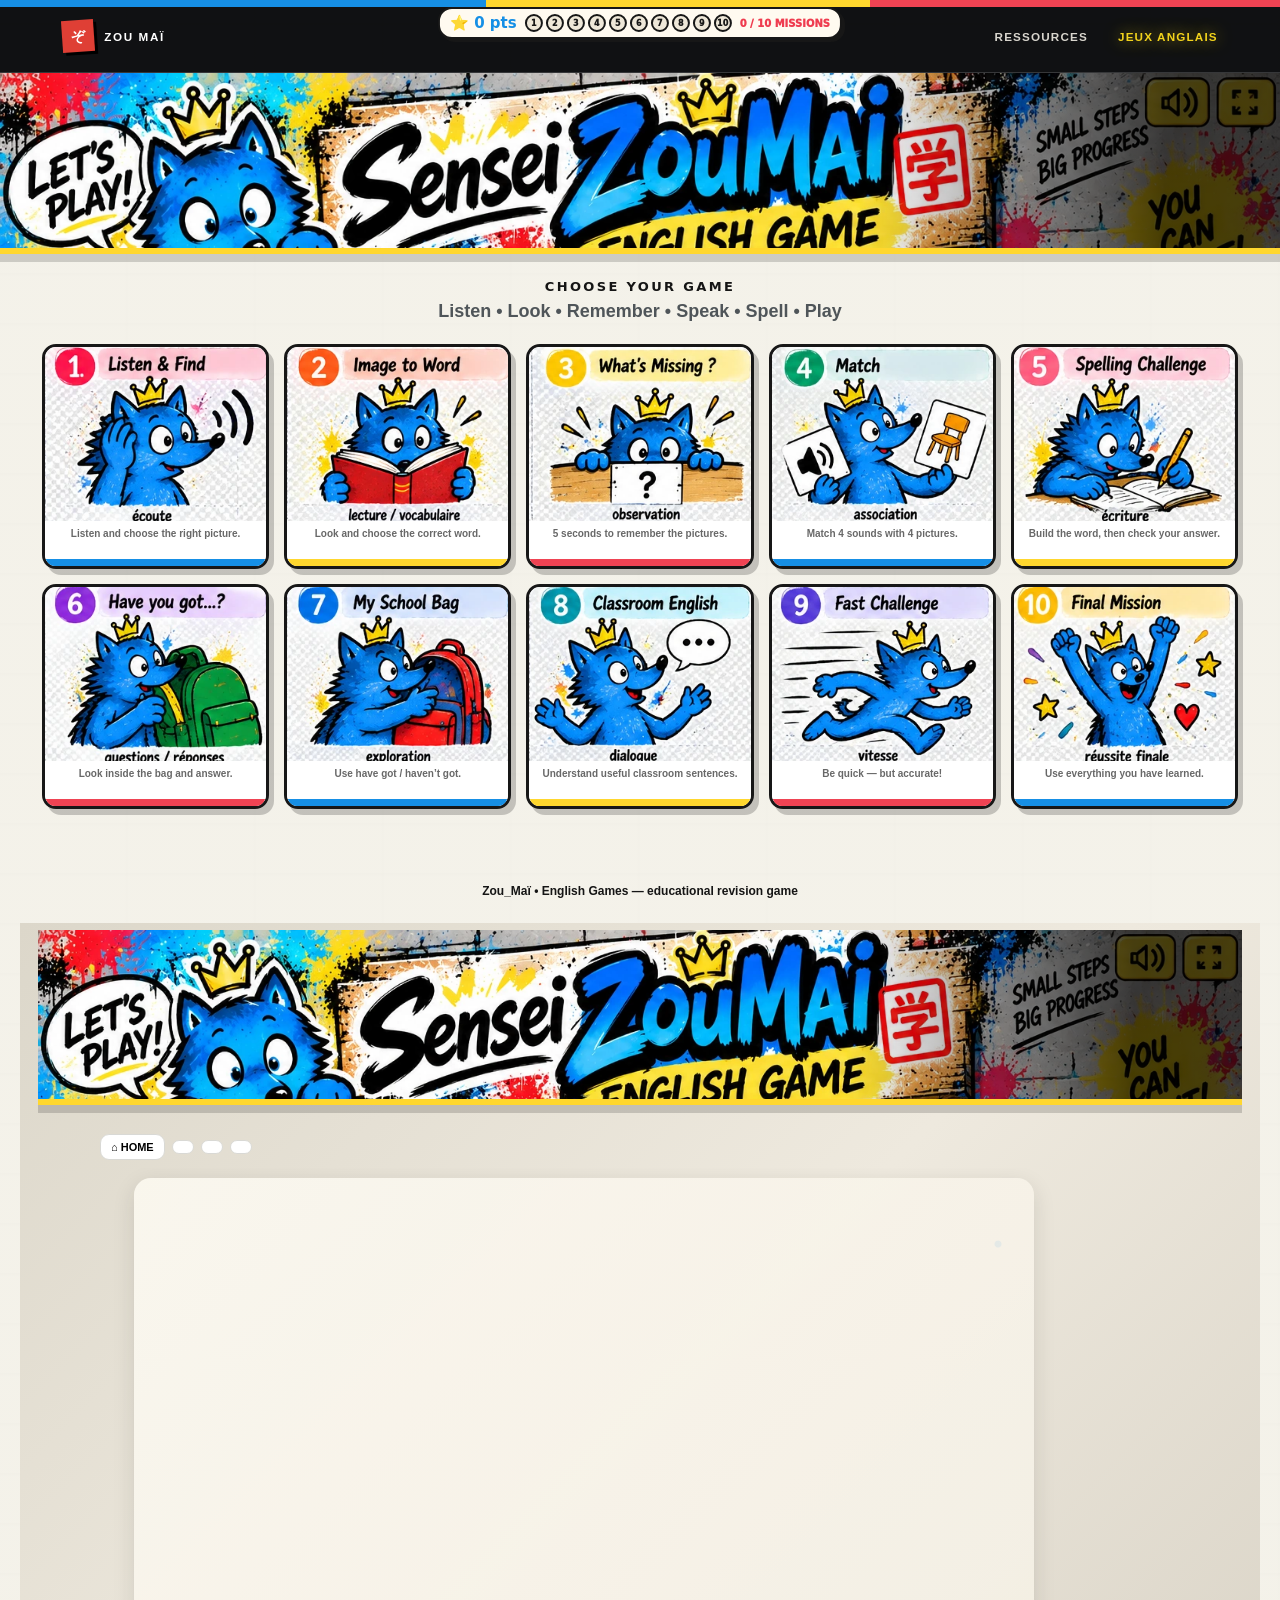
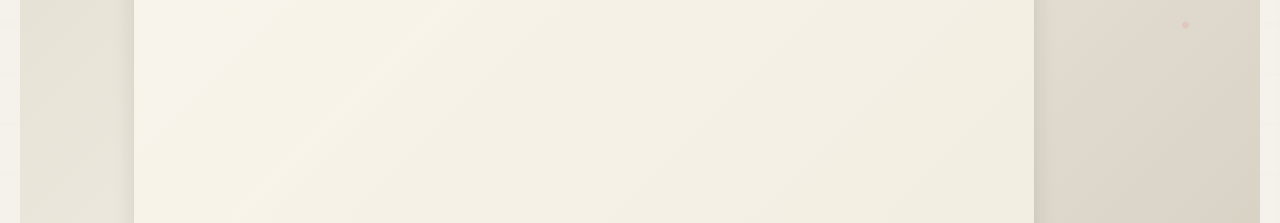
